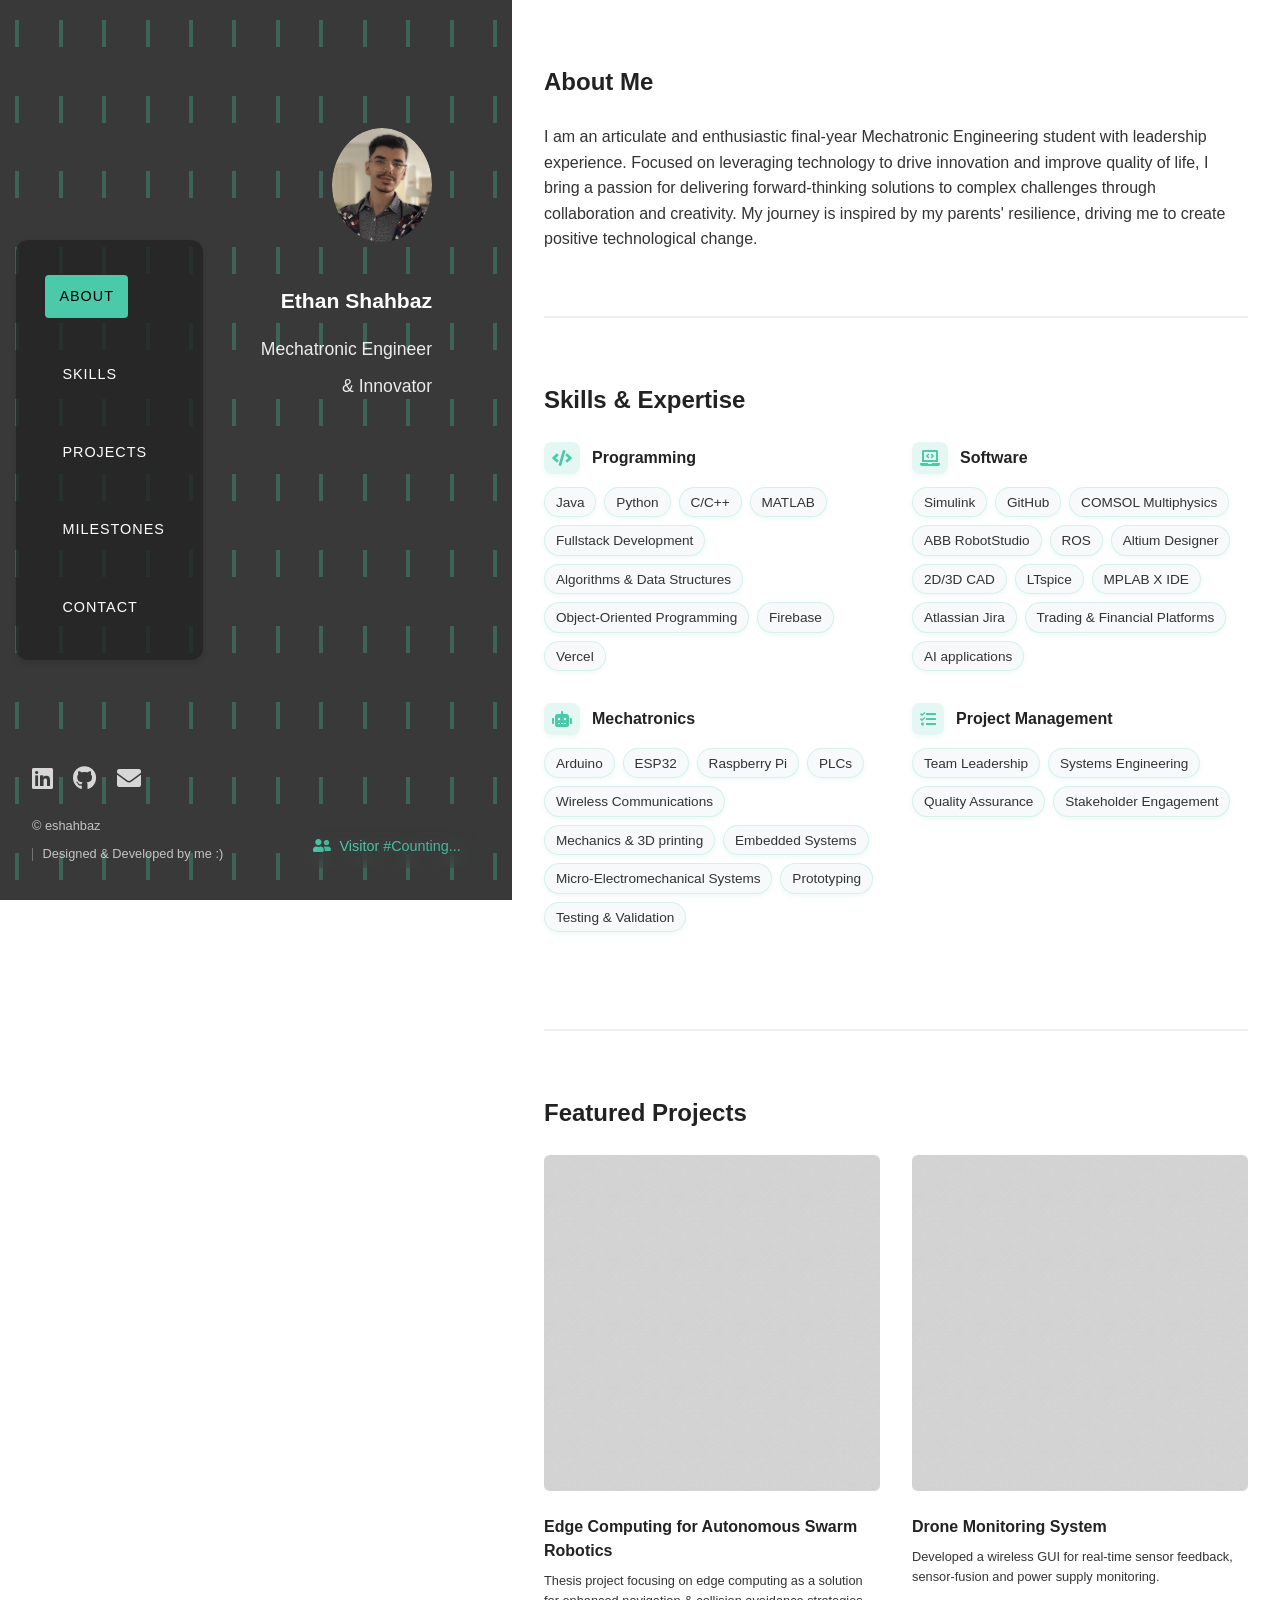
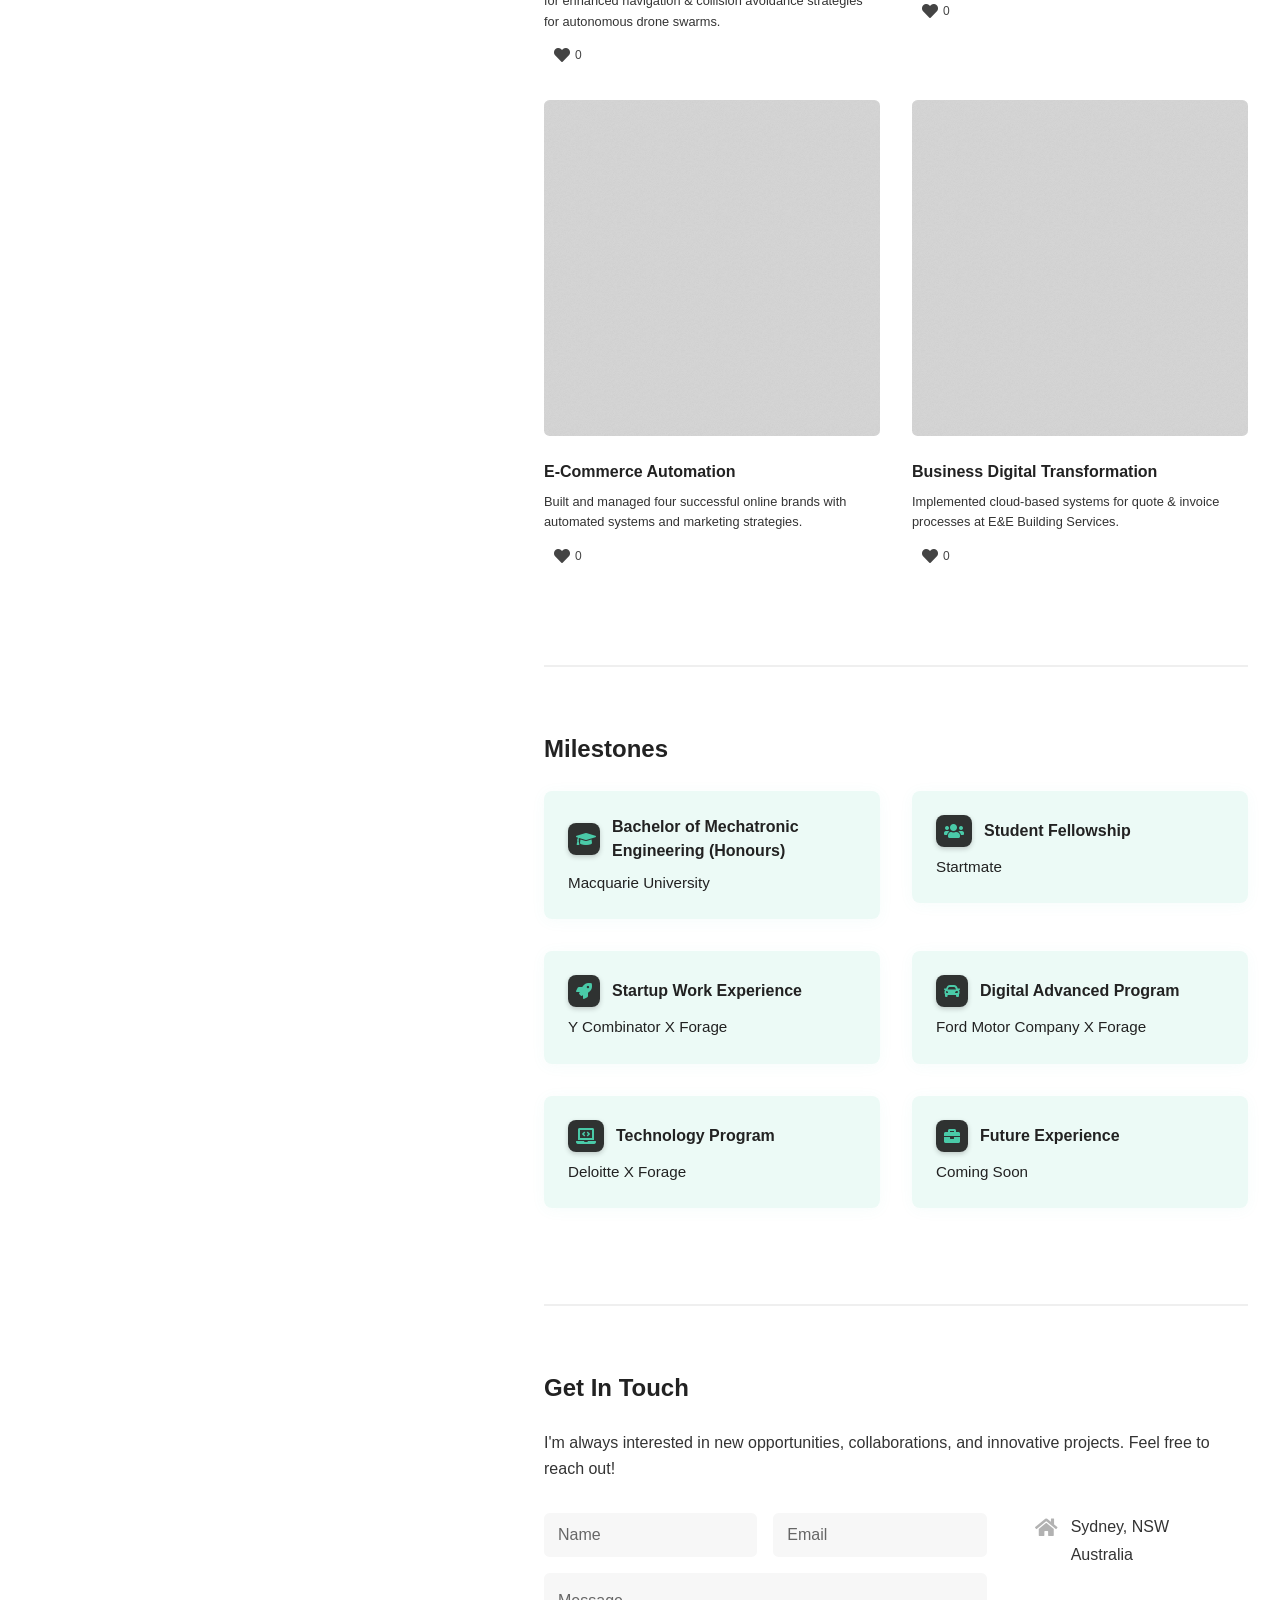
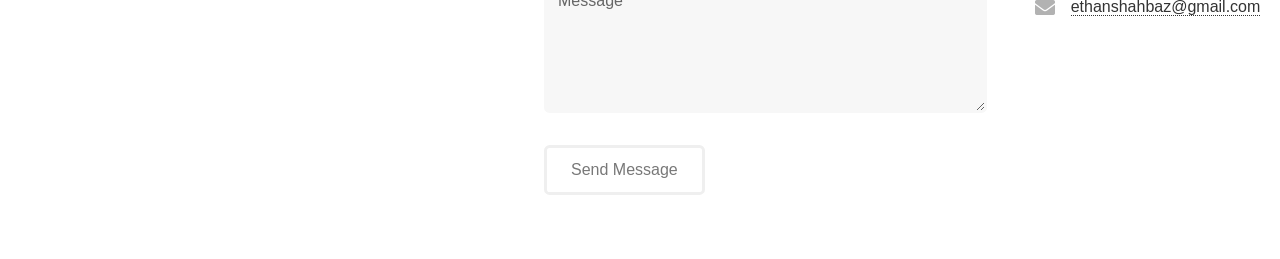
==== index.html @ 3f10b7b6 "href javascriptvoid" ====
<!DOCTYPE HTML>
<html>

<head>
	<title>e10</title>
	<meta charset="utf-8" />
	<meta name="viewport" content="width=device-width, initial-scale=1, user-scalable=no" />
	<meta http-equiv="Content-Security-Policy" content="default-src 'self'; script-src 'self' 'unsafe-inline' 'unsafe-eval' https://www.gstatic.com https://*.googleapis.com https://formspree.io; style-src 'self' 'unsafe-inline' https://fonts.googleapis.com https://use.fontawesome.com; font-src 'self' data: https://fonts.gstatic.com https://use.fontawesome.com https://ka-f.fontawesome.com; img-src 'self' data: https://*.google.com; connect-src 'self' https://*.firebaseio.com https://*.cloudfunctions.net https://api.formspree.io https://*.googleapis.com https://firestore.googleapis.com https://ka-f.fontawesome.com;">
	<link rel="stylesheet" href="assets/css/main.css" />
	<link rel="stylesheet" href="assets/css/custom.css" />
	<link rel="stylesheet" href="assets/css/modal.css" />
	<link rel="stylesheet" href="assets/css/animations.css" />
	<link rel="stylesheet" href="assets/css/certifications.css" />
	<link rel="stylesheet" href="assets/css/gradient-animation.css" />
	<link rel="icon" href="images/favicon.png" type="image/png">
	<link rel="shortcut icon" href="images/favicon.png" type="image/x-icon">
	<link rel="stylesheet" href="https://cdnjs.cloudflare.com/ajax/libs/font-awesome/5.15.4/css/all.min.css" />
</head>

<body class="is-preload">

	<!-- Mobile Menu Button -->
	<div class="mobile-menu-button">
		<span></span>
		<span></span>
		<span></span>
	</div>

	<!-- Mobile Navigation -->
	<nav id="mobile-nav">
		<ul>
			<li><a href="#about" class="nav-link">About</a></li>
			<li><a href="#skills" class="nav-link">Skills</a></li>
			<li><a href="#projects" class="nav-link">Projects</a></li>
			<li><a href="#experience" class="nav-link">Experience</a></li>
			<li><a href="#contact" class="nav-link">Contact</a></li>
		</ul>
	</nav>

	<!-- Side Nav Tracker Heading List -->
	<nav id="heading-list">
		<ul>
			<li><a href="#about" class="nav-link">About</a></li>
			<li><a href="#skills" class="nav-link">Skills</a></li>
			<li><a href="#projects" class="nav-link">Projects</a></li>
			<li><a href="#milestones" class="nav-link">Milestones</a></li>
			<li><a href="#contact" class="nav-link">Contact</a></li>
		</ul>
	</nav>

	<!-- Header -->
	<header id="header">
		<div id="header-background"></div>
		<div class="inner">
			<a class="image avatar"><img src="images/PP.jpg" alt="Profile Picture" /></a>
			<h1>
				<strong>Ethan Shahbaz</strong>
				<span>Mechatronic Engineer</span>
				<span>& Innovator</span>
			</h1>
		</div>
		<div class="header-footer">
			<div class="header-footer-content">
				<div class="left-content">
					<ul class="icons">
						<li><a href="https://www.linkedin.com/in/ethanshahbaz/" target="_blank" class="icon brands fa-linkedin"><span class="label">LinkedIn</span></a></li>
						<li><a href="javascript:void(0);" class="icon brands fa-github"><span class="label">Github</span></a></li>
						<li><a href="mailto:ethanshahbaz@gmail.com" class="icon solid fa-envelope"><span class="label">Email</span></a></li>
					</ul>
					<ul class="copyright">
						<li>&copy; eshahbaz</li>
						<li>Designed & Developed by me :) </li>
					</ul>
				</div>
				<div class="right-content">
					<div class="visitor-counter animated-gradient-text">
						<div class="text-content">
							<i class="fas fa-user-friends"></i>
							<span>Visitor #<span id="visitor-count">Counting...</span></span>
						</div>
					</div>
				</div>
			</div>
		</div>
	</header>

	<!-- Main -->
	<div id="main">

		<!-- One -->
		<section id="about">
			<header class="major">
				<h2>About Me</h2>
			</header>
			<p>I am an articulate and enthusiastic final-year Mechatronic Engineering student with leadership experience. Focused on leveraging technology to drive innovation and improve quality of life, I bring a passion for delivering forward-thinking solutions to complex challenges through collaboration and creativity. My journey is inspired by my parents' resilience, driving me to create positive technological change.</p>
		</section>

		<!-- Two -->
		<section id="skills">
			<h2>Skills & Expertise</h2>
			<div class="row">
				<article class="col-6 col-12-xsmall work-item">
					<h3><i class="fas fa-code"></i> Programming</h3>
					<div class="skills-grid">
						<span class="skill-tag">Java</span>
						<span class="skill-tag">Python</span>
						<span class="skill-tag">C/C++</span>
						<span class="skill-tag">MATLAB</span>
						<span class="skill-tag">Fullstack Development</span>
						<span class="skill-tag">Algorithms & Data Structures</span>
						<span class="skill-tag">Object-Oriented Programming</span>
						<span class="skill-tag">Firebase</span>
						<span class="skill-tag">Vercel</span>
					</div>
				</article>
				<article class="col-6 col-12-xsmall work-item">
					<h3><i class="fas fa-laptop-code"></i> Software</h3>
					<div class="skills-grid">
						<span class="skill-tag">Simulink</span>
						<span class="skill-tag">GitHub</span>
						<span class="skill-tag">COMSOL Multiphysics</span>
						<span class="skill-tag">ABB RobotStudio</span>
						<span class="skill-tag">ROS</span>
						<span class="skill-tag">Altium Designer</span>
						<span class="skill-tag">2D/3D CAD</span>
						<span class="skill-tag">LTspice</span>
						<span class="skill-tag">MPLAB X IDE</span>
						<span class="skill-tag">Atlassian Jira</span>
						<span class="skill-tag">Trading & Financial Platforms</span>
						<span class="skill-tag">AI applications</span>
					</div>
				</article>
				<article class="col-6 col-12-xsmall work-item">
					<h3><i class="fas fa-robot"></i> Mechatronics</h3>
					<div class="skills-grid">
						<span class="skill-tag">Arduino</span>
						<span class="skill-tag">ESP32</span>
						<span class="skill-tag">Raspberry Pi</span>
						<span class="skill-tag">PLCs</span>
						<span class="skill-tag">Wireless Communications</span>
						<span class="skill-tag">Mechanics & 3D printing</span>
						<span class="skill-tag">Embedded Systems</span>
						<span class="skill-tag">Micro-Electromechanical Systems</span>
						<span class="skill-tag">Prototyping</span>
						<span class="skill-tag">Testing & Validation</span>
					</div>
				</article>
				<article class="col-6 col-12-xsmall work-item">
					<h3><i class="fas fa-tasks"></i> Project Management</h3>
					<div class="skills-grid">
						<span class="skill-tag">Team Leadership</span>
						<span class="skill-tag">Systems Engineering</span>
						<span class="skill-tag">Quality Assurance</span>
						<span class="skill-tag">Stakeholder Engagement</span>
					</div>
				</article>
			</div>
		</section>

		<!-- Projects Section -->
		<section id="projects">
			<h2>Featured Projects</h2>
			<div class="row">
				<article class="col-6 col-12-xsmall work-item">
					<a href="#" class="image fit thumb project-link" data-project="edge-computing">
						<img src="images/thumbs/01.jpg" alt="Edge Computing Project" />
					</a>
					<h3>Edge Computing for Autonomous Swarm Robotics</h3>
					<p>Thesis project focusing on edge computing as a solution for enhanced navigation & collision avoidance strategies for autonomous drone swarms.</p>
					<div class="project-stats">
						<button class="like-button" data-project="edge-computing">
							<i class="fas fa-heart"></i>
							<span class="like-count">0</span>
						</button>
					</div>
				</article>
				<article class="col-6 col-12-xsmall work-item">
					<a href="#" class="image fit thumb project-link" data-project="drone-monitoring">
						<img src="images/thumbs/02.jpg" alt="Drone Monitoring System" />
					</a>
					<h3>Drone Monitoring System</h3>
					<p>Developed a wireless GUI for real-time sensor feedback, sensor-fusion and power supply monitoring.</p>
					<div class="project-stats">
						<button class="like-button" data-project="drone-monitoring">
							<i class="fas fa-heart"></i>
							<span class="like-count">0</span>
						</button>
					</div>
				</article>
				<article class="col-6 col-12-xsmall work-item">
					<a href="#" class="image fit thumb project-link" data-project="ecommerce">
						<img src="images/thumbs/03.jpg" alt="E-Commerce Automation" />
					</a>
					<h3>E-Commerce Automation</h3>
					<p>Built and managed four successful online brands with automated systems and marketing strategies.</p>
					<div class="project-stats">
						<button class="like-button" data-project="ecommerce">
							<i class="fas fa-heart"></i>
							<span class="like-count">0</span>
						</button>
					</div>
				</article>
				<article class="col-6 col-12-xsmall work-item">
					<a href="#" class="image fit thumb project-link" data-project="business-transformation">
						<img src="images/thumbs/04.jpg" alt="Business Digital Transformation" />
					</a>
					<h3>Business Digital Transformation</h3>
					<p>Implemented cloud-based systems for quote & invoice processes at E&E Building Services.</p>
					<div class="project-stats">
						<button class="like-button" data-project="business-transformation">
							<i class="fas fa-heart"></i>
							<span class="like-count">0</span>
						</button>
					</div>
				</article>
			</div>
		</section>

		<!-- Experience -->
		<section id="milestones">
			<h2>Milestones</h2>
			<div class="row">
				<article class="col-6 col-12-xsmall work-item">
					<a href="javascript:void(0);" class="certification-link" data-cert="degree">
						<h3><i class="fas fa-graduation-cap"></i> Bachelor of Mechatronic Engineering (Honours)</h3>
						<p>Macquarie University</p>
					</a>
				</article>
				<article class="col-6 col-12-xsmall work-item">
					<a href="javascript:void(0);" class="certification-link" data-cert="startmate">
						<h3><i class="fas fa-users"></i> Student Fellowship</h3>
						<p>Startmate</p>
					</a>
				</article>
				<article class="col-6 col-12-xsmall work-item">
					<a href="javascript:void(0);" class="certification-link" data-cert="ycombinator">
						<h3><i class="fas fa-rocket"></i> Startup Work Experience</h3>
						<p>Y Combinator X Forage</p>
					</a>
				</article>
				<article class="col-6 col-12-xsmall work-item">
					<a href="javascript:void(0);" class="certification-link" data-cert="ford">
						<h3><i class="fas fa-car"></i> Digital Advanced Program</h3>
						<p>Ford Motor Company X Forage</p>
					</a>
				</article>
				<article class="col-6 col-12-xsmall work-item">
					<a href="javascript:void(0);" class="certification-link" data-cert="deloitte">
						<h3><i class="fas fa-laptop-code"></i> Technology Program</h3>
						<p>Deloitte X Forage</p>
					</a>
				</article>
				<article class="col-6 col-12-xsmall work-item">
					<a href="javascript:void(0);" class="certification-link" data-cert="future">
						<h3><i class="fas fa-briefcase"></i> Future Experience</h3>
						<p>Coming Soon</p>
					</a>
				</article>
			</div>
		</section>

		<!-- Certification Modal -->
		<div id="certification-modal" class="modal">
			<div class="modal-content">
				<span class="close-modal">&times;</span>
				<h3 id="cert-title"></h3>
				<div class="cert-details">
					<div id="cert-description"></div>
					<a id="cert-link" href="#" target="_blank" class="button">View Credential</a>
				</div>
			</div>
		</div>

		<!-- Three -->
		<section id="contact">
			<h2>Get In Touch</h2>
			<p>I'm always interested in new opportunities, collaborations, and innovative projects. Feel free to reach out!</p>
			<div class="row">
				<div class="col-8 col-12-small">
					<form action="https://formspree.io/f/mgvoyqdj" method="POST">
						<div class="row gtr-uniform gtr-50">
							<div class="col-6 col-12-xsmall"><input type="text" name="name" id="name" placeholder="Name" required autocomplete="name" /></div>
							<div class="col-6 col-12-xsmall"><input type="email" name="email" id="email" placeholder="Email" required autocomplete="email" /></div>
							<div class="col-12"><textarea name="message" id="message" placeholder="Message" rows="4" required autocomplete="off"></textarea></div>
						</div>
						<ul class="actions" style="margin-top: 2em;">
							<li><input type="submit" value="Send Message" /></li>
						</ul>
					</form>
				</div>
				<div class="col-4 col-12-small">
					<ul class="labeled-icons">
						<li>
							<h3 class="icon solid fa-home"><span class="label">Location</span></h3>
							Sydney, NSW<br />
							Australia
						</li>
						<li>
							<h3 class="icon solid fa-envelope"><span class="label">Email</span></h3>
							<a href="mailto:ethanshahbaz@gmail.com">ethanshahbaz@gmail.com</a>
						</li>
					</ul>
				</div>
			</div>
		</section>

		<!-- Back to Top Button -->
		<div id="back-to-top">
			<a href="javascript:void(0);" class="icon solid fa-chevron-up"><span class="label">Back to Top</span></a>
		</div>

	</div>

	<!-- Project Modal -->
	<div id="project-modal" class="modal">
		<div class="modal-content">
			<span class="close-modal">&times;</span>
			<img id="modal-image" src="" alt="Project Image">
			<h3 id="modal-title"></h3>
			<p id="modal-description"></p>
		</div>
	</div>

	<!-- Scripts -->
	<script src="config.js"></script>
	<script src="https://www.gstatic.com/firebasejs/9.6.10/firebase-app-compat.js"></script>
	<script src="https://www.gstatic.com/firebasejs/9.6.10/firebase-firestore-compat.js"></script>
	<script src="assets/js/jquery.min.js"></script>
	<script src="assets/js/stats.js"></script>
	<script src="assets/js/count-animation.js"></script>
	<script src="assets/js/jquery.poptrox.min.js"></script>
	<script src="assets/js/browser.min.js"></script>
	<script src="assets/js/breakpoints.min.js"></script>
	<script src="assets/js/util.js"></script>
	<script src="assets/js/main.js"></script>
	<script src="assets/js/magnetLines.js"></script>
	<script src="assets/js/clickSpark.js"></script>
	<script src="assets/js/navigation.js"></script>
	<script src="assets/js/mobile-menu.js"></script>
	<script src="assets/js/back-to-top.js"></script>
	<script src="assets/js/modal.js"></script>
	<script src="assets/js/scroll-animations.js"></script>
	<script src="assets/js/certifications.js"></script>

	<!-- Vercel Speed Insights -->
	<script>
		window.addEventListener('load', function() {
			const script = document.createElement('script');
			script.src = '/_vercel/speed-insights/script.js';
			script.defer = true; // Add defer for better performance
			document.head.appendChild(script);
		});
	</script>
	<!-- Vercel Analytics -->
	<script>
		window.addEventListener('load', function() {
			const script = document.createElement('script');
			script.src = '/_vercel/insights/script.js';
			script.defer = true;
			document.head.appendChild(script);
		});
	</script>

	<script>
		// Initialize click spark with custom settings
		createClickSpark({
			sparkColor: '#4acaa8',
			sparkSize: 8,
			sparkRadius: 12,
			sparkCount: 10,
			duration: 500,
			extraScale: 1.2
		});
	</script>

</body>

</html>
---- assets/css/main.css ----
@import url("fontawesome-all.min.css");
@import url("https://fonts.googleapis.com/css?family=Source+Sans+Pro:400,400italic");

html, body, div, span, applet, object,
iframe, h1, h2, h3, h4, h5, h6, p, blockquote,
pre, a, abbr, acronym, address, big, cite,
code, del, dfn, em, img, ins, kbd, q, s, samp,
small, strike, strong, sub, sup, tt, var, b,
u, i, center, dl, dt, dd, ol, ul, li, fieldset,
form, label, legend, table, caption, tbody,
tfoot, thead, tr, th, td, article, aside,
canvas, details, embed, figure, figcaption,
footer, header, hgroup, menu, nav, output, ruby,
section, summary, time, mark, audio, video {
	margin: 0;
	padding: 0;
	border: 0;
	font-size: 100%;
	font: inherit;
	vertical-align: baseline;}

article, aside, details, figcaption, figure,
footer, header, hgroup, menu, nav, section {
	display: block;}

body {
	line-height: 1;
}

ol, ul {
	list-style: none;
}

blockquote, q {
	quotes: none;
}

	blockquote:before, blockquote:after, q:before, q:after {
		content: '';
		content: none;
	}

table {
	border-collapse: collapse;
	border-spacing: 0;
}

body {
	-webkit-text-size-adjust: none;
}

mark {
	background-color: transparent;
	color: inherit;
}

input::-moz-focus-inner {
	border: 0;
	padding: 0;
}

input, select, textarea {
	-moz-appearance: none;
	-webkit-appearance: none;
	-ms-appearance: none;
	appearance: none;
}

/* Basic */

	html {
		box-sizing: border-box;
	}

	*, *:before, *:after {
		box-sizing: inherit;
	}

	body {
		background: #fff;
	}

		body.is-preload *, body.is-preload *:before, body.is-preload *:after {
			-moz-animation: none !important;
			-webkit-animation: none !important;
			-ms-animation: none !important;
			animation: none !important;
			-moz-transition: none !important;
			-webkit-transition: none !important;
			-ms-transition: none !important;
			transition: none !important;
		}

	body, input, select, textarea {
		color: #a2a2a2;
		font-family: "Source Sans Pro", Helvetica, sans-serif;
		font-size: 16pt;
		font-weight: 400;
		line-height: 1.75em;
	}

	a {
		-moz-transition: color 0.2s ease-in-out, border-color 0.2s ease-in-out;
		-webkit-transition: color 0.2s ease-in-out, border-color 0.2s ease-in-out;
		-ms-transition: color 0.2s ease-in-out, border-color 0.2s ease-in-out;
		transition: color 0.2s ease-in-out, border-color 0.2s ease-in-out;
		border-bottom: dotted 1px;
		color: #49bf9d;
		text-decoration: none;
	}

		a:hover {
			border-bottom-color: transparent;
			color: #49bf9d !important;
			text-decoration: none;
		}

	strong, b {
		color: #787878;
		font-weight: 400;
	}

	em, i {
		font-style: italic;
	}

	p {
		margin: 0 0 2em 0;
	}

	h1, h2, h3, h4, h5, h6 {
		color: #787878;
		font-weight: 400;
		line-height: 1em;
		margin: 0 0 1em 0;
	}

		h1 a, h2 a, h3 a, h4 a, h5 a, h6 a {
			color: inherit;
			text-decoration: none;
		}

	h1 {
		font-size: 2em;
		line-height: 1.5em;
	}

	h2 {
		font-size: 1.5em;
		line-height: 1.5em;
	}

	h3 {
		font-size: 1.25em;
		line-height: 1.5em;
	}

	h4 {
		font-size: 1.1em;
		line-height: 1.5em;
	}

	h5 {
		font-size: 0.9em;
		line-height: 1.5em;
	}

	h6 {
		font-size: 0.7em;
		line-height: 1.5em;
	}

	sub {
		font-size: 0.8em;
		position: relative;
		top: 0.5em;
	}

	sup {
		font-size: 0.8em;
		position: relative;
		top: -0.5em;
	}

	hr {
		border: 0;
		border-bottom: solid 2px #efefef;
		margin: 2em 0;
	}

		hr.major {
			margin: 3em 0;
		}

	blockquote {
		border-left: solid 6px #efefef;
		font-style: italic;
		margin: 0 0 2em 0;
		padding: 0.5em 0 0.5em 1.5em;
	}

	code {
		background: #f7f7f7;
		border-radius: 0.35em;
		border: solid 2px #efefef;
		font-family: "Courier New", monospace;
		font-size: 0.9em;
		margin: 0 0.25em;
		padding: 0.25em 0.65em;
	}

	pre {
		-webkit-overflow-scrolling: touch;
		font-family: "Courier New", monospace;
		font-size: 0.9em;
		margin: 0 0 2em 0;
	}

		pre code {
			display: block;
			line-height: 1.75em;
			padding: 1em 1.5em;
			overflow-x: auto;
		}

	.align-left {
		text-align: left;
	}

	.align-center {
		text-align: center;
	}

	.align-right {
		text-align: right;
	}

/* Container */

	.container {
		margin: 0 auto;
		max-width: calc(100% - 4em);
		width: 100%;
	}

		.container.xsmall {
			width: 25%;
		}

		.container.small {
			width: 50%;
		}

		.container.medium {
			width: 75%;
		}

		.container.large {
			width: 125%;
		}

		.container.xlarge {
			width: 150%;
		}

		.container.max {
			width: 100%;
		}

		@media screen and (max-width: 980px) {

			.container {
				width: 100% !important;
				max-width: 100% !important;
			}

		}

		@media screen and (max-width: 480px) {

			.container {
				max-width: calc(100% - 3em);
			}

		}

/* Row */

	.row {
		display: flex;
		flex-wrap: wrap;
		box-sizing: border-box;
		align-items: stretch;
	}

		.row > * {
			box-sizing: border-box;
		}

		.row.gtr-uniform > * > :last-child {
			margin-bottom: 0;
		}

		.row.aln-left {
			justify-content: flex-start;
		}

		.row.aln-center {
			justify-content: center;
		}

		.row.aln-right {
			justify-content: flex-end;
		}

		.row.aln-top {
			align-items: flex-start;
		}

		.row.aln-middle {
			align-items: center;
		}

		.row.aln-bottom {
			align-items: flex-end;
		}

		.row > .imp {
			order: -1;
		}

		.row > .col-1 {
			width: 8.33333%;
		}

		.row > .off-1 {
			margin-left: 8.33333%;
		}

		.row > .col-2 {
			width: 16.66667%;
		}

		.row > .off-2 {
			margin-left: 16.66667%;
		}

		.row > .col-3 {
			width: 25%;
		}

		.row > .off-3 {
			margin-left: 25%;
		}

		.row > .col-4 {
			width: 33.33333%;
		}

		.row > .off-4 {
			margin-left: 33.33333%;
		}

		.row > .col-5 {
			width: 41.66667%;
		}

		.row > .off-5 {
			margin-left: 41.66667%;
		}

		.row > .col-6 {
			width: 50%;
		}

		.row > .off-6 {
			margin-left: 50%;
		}

		.row > .col-7 {
			width: 58.33333%;
		}

		.row > .off-7 {
			margin-left: 58.33333%;
		}

		.row > .col-8 {
			width: 66.66667%;
		}

		.row > .off-8 {
			margin-left: 66.66667%;
		}

		.row > .col-9 {
			width: 75%;
		}

		.row > .off-9 {
			margin-left: 75%;
		}

		.row > .col-10 {
			width: 83.33333%;
		}

		.row > .off-10 {
			margin-left: 83.33333%;
		}

		.row > .col-11 {
			width: 91.66667%;
		}

		.row > .off-11 {
			margin-left: 91.66667%;
		}

		.row > .col-12 {
			width: 100%;
		}

		.row > .off-12 {
			margin-left: 100%;
		}

		.row.gtr-0 {
			margin-top: 0;
			margin-left: 0em;
		}

			.row.gtr-0 > * {
				padding: 0 0 0 0em;
			}

			.row.gtr-0.gtr-uniform {
				margin-top: 0em;
			}

				.row.gtr-0.gtr-uniform > * {
					padding-top: 0em;
				}

		.row.gtr-25 {
			margin-top: 0;
			margin-left: -0.625em;
		}

			.row.gtr-25 > * {
				padding: 0 0 0 0.625em;
			}

			.row.gtr-25.gtr-uniform {
				margin-top: -0.625em;
			}

				.row.gtr-25.gtr-uniform > * {
					padding-top: 0.625em;
				}

		.row.gtr-50 {
			margin-top: 0;
			margin-left: -1.25em;
		}

			.row.gtr-50 > * {
				padding: 0 0 0 1.25em;
			}

			.row.gtr-50.gtr-uniform {
				margin-top: -1.25em;
			}

				.row.gtr-50.gtr-uniform > * {
					padding-top: 1.25em;
				}

		.row {
			margin-top: 0;
			margin-left: -2.5em;
		}

			.row > * {
				padding: 0 0 0 2.5em;
			}

			.row.gtr-uniform {
				margin-top: -2.5em;
			}

				.row.gtr-uniform > * {
					padding-top: 2.5em;
				}

		.row.gtr-150 {
			margin-top: 0;
			margin-left: -3.75em;
		}

			.row.gtr-150 > * {
				padding: 0 0 0 3.75em;
			}

			.row.gtr-150.gtr-uniform {
				margin-top: -3.75em;
			}

				.row.gtr-150.gtr-uniform > * {
					padding-top: 3.75em;
				}

		.row.gtr-200 {
			margin-top: 0;
			margin-left: -5em;
		}

			.row.gtr-200 > * {
				padding: 0 0 0 5em;
			}

			.row.gtr-200.gtr-uniform {
				margin-top: -5em;
			}

				.row.gtr-200.gtr-uniform > * {
					padding-top: 5em;
				}

		@media screen and (max-width: 1800px) {

			.row {
				display: flex;
				flex-wrap: wrap;
				box-sizing: border-box;
				align-items: stretch;
			}

				.row > * {
					box-sizing: border-box;
				}

				.row.gtr-uniform > * > :last-child {
					margin-bottom: 0;
				}

				.row.aln-left {
					justify-content: flex-start;
				}

				.row.aln-center {
					justify-content: center;
				}

				.row.aln-right {
					justify-content: flex-end;
				}

				.row.aln-top {
					align-items: flex-start;
				}

				.row.aln-middle {
					align-items: center;
				}

				.row.aln-bottom {
					align-items: flex-end;
				}

				.row > .imp-xlarge {
					order: -1;
				}

				.row > .col-1-xlarge {
					width: 8.33333%;
				}

				.row > .off-1-xlarge {
					margin-left: 8.33333%;
				}

				.row > .col-2-xlarge {
					width: 16.66667%;
				}

				.row > .off-2-xlarge {
					margin-left: 16.66667%;
				}

				.row > .col-3-xlarge {
					width: 25%;
				}

				.row > .off-3-xlarge {
					margin-left: 25%;
				}

				.row > .col-4-xlarge {
					width: 33.33333%;
				}

				.row > .off-4-xlarge {
					margin-left: 33.33333%;
				}

				.row > .col-5-xlarge {
					width: 41.66667%;
				}

				.row > .off-5-xlarge {
					margin-left: 41.66667%;
				}

				.row > .col-6-xlarge {
					width: 50%;
				}

				.row > .off-6-xlarge {
					margin-left: 50%;
				}

				.row > .col-7-xlarge {
					width: 58.33333%;
				}

				.row > .off-7-xlarge {
					margin-left: 58.33333%;
				}

				.row > .col-8-xlarge {
					width: 66.66667%;
				}

				.row > .off-8-xlarge {
					margin-left: 66.66667%;
				}

				.row > .col-9-xlarge {
					width: 75%;
				}

				.row > .off-9-xlarge {
					margin-left: 75%;
				}

				.row > .col-10-xlarge {
					width: 83.33333%;
				}

				.row > .off-10-xlarge {
					margin-left: 83.33333%;
				}

				.row > .col-11-xlarge {
					width: 91.66667%;
				}

				.row > .off-11-xlarge {
					margin-left: 91.66667%;
				}

				.row > .col-12-xlarge {
					width: 100%;
				}

				.row > .off-12-xlarge {
					margin-left: 100%;
				}

				.row.gtr-0 {
					margin-top: 0;
					margin-left: 0em;
				}

					.row.gtr-0 > * {
						padding: 0 0 0 0em;
					}

					.row.gtr-0.gtr-uniform {
						margin-top: 0em;
					}

						.row.gtr-0.gtr-uniform > * {
							padding-top: 0em;
						}

				.row.gtr-25 {
					margin-top: 0;
					margin-left: -0.625em;
				}

					.row.gtr-25 > * {
						padding: 0 0 0 0.625em;
					}

					.row.gtr-25.gtr-uniform {
						margin-top: -0.625em;
					}

						.row.gtr-25.gtr-uniform > * {
							padding-top: 0.625em;
						}

				.row.gtr-50 {
					margin-top: 0;
					margin-left: -1.25em;
				}

					.row.gtr-50 > * {
						padding: 0 0 0 1.25em;
					}

					.row.gtr-50.gtr-uniform {
						margin-top: -1.25em;
					}

						.row.gtr-50.gtr-uniform > * {
							padding-top: 1.25em;
						}

				.row {
					margin-top: 0;
					margin-left: -2.5em;
				}

					.row > * {
						padding: 0 0 0 2.5em;
					}

					.row.gtr-uniform {
						margin-top: -2.5em;
					}

						.row.gtr-uniform > * {
							padding-top: 2.5em;
						}

				.row.gtr-150 {
					margin-top: 0;
					margin-left: -3.75em;
				}

					.row.gtr-150 > * {
						padding: 0 0 0 3.75em;
					}

					.row.gtr-150.gtr-uniform {
						margin-top: -3.75em;
					}

						.row.gtr-150.gtr-uniform > * {
							padding-top: 3.75em;
						}

				.row.gtr-200 {
					margin-top: 0;
					margin-left: -5em;
				}

					.row.gtr-200 > * {
						padding: 0 0 0 5em;
					}

					.row.gtr-200.gtr-uniform {
						margin-top: -5em;
					}

						.row.gtr-200.gtr-uniform > * {
							padding-top: 5em;
						}

		}

		@media screen and (max-width: 1280px) {

			.row {
				display: flex;
				flex-wrap: wrap;
				box-sizing: border-box;
				align-items: stretch;
			}

				.row > * {
					box-sizing: border-box;
				}

				.row.gtr-uniform > * > :last-child {
					margin-bottom: 0;
				}

				.row.aln-left {
					justify-content: flex-start;
				}

				.row.aln-center {
					justify-content: center;
				}

				.row.aln-right {
					justify-content: flex-end;
				}

				.row.aln-top {
					align-items: flex-start;
				}

				.row.aln-middle {
					align-items: center;
				}

				.row.aln-bottom {
					align-items: flex-end;
				}

				.row > .imp-large {
					order: -1;
				}

				.row > .col-1-large {
					width: 8.33333%;
				}

				.row > .off-1-large {
					margin-left: 8.33333%;
				}

				.row > .col-2-large {
					width: 16.66667%;
				}

				.row > .off-2-large {
					margin-left: 16.66667%;
				}

				.row > .col-3-large {
					width: 25%;
				}

				.row > .off-3-large {
					margin-left: 25%;
				}

				.row > .col-4-large {
					width: 33.33333%;
				}

				.row > .off-4-large {
					margin-left: 33.33333%;
				}

				.row > .col-5-large {
					width: 41.66667%;
				}

				.row > .off-5-large {
					margin-left: 41.66667%;
				}

				.row > .col-6-large {
					width: 50%;
				}

				.row > .off-6-large {
					margin-left: 50%;
				}

				.row > .col-7-large {
					width: 58.33333%;
				}

				.row > .off-7-large {
					margin-left: 58.33333%;
				}

				.row > .col-8-large {
					width: 66.66667%;
				}

				.row > .off-8-large {
					margin-left: 66.66667%;
				}

				.row > .col-9-large {
					width: 75%;
				}

				.row > .off-9-large {
					margin-left: 75%;
				}

				.row > .col-10-large {
					width: 83.33333%;
				}

				.row > .off-10-large {
					margin-left: 83.33333%;
				}

				.row > .col-11-large {
					width: 91.66667%;
				}

				.row > .off-11-large {
					margin-left: 91.66667%;
				}

				.row > .col-12-large {
					width: 100%;
				}

				.row > .off-12-large {
					margin-left: 100%;
				}

				.row.gtr-0 {
					margin-top: 0;
					margin-left: 0em;
				}

					.row.gtr-0 > * {
						padding: 0 0 0 0em;
					}

					.row.gtr-0.gtr-uniform {
						margin-top: 0em;
					}

						.row.gtr-0.gtr-uniform > * {
							padding-top: 0em;
						}

				.row.gtr-25 {
					margin-top: 0;
					margin-left: -0.5em;
				}

					.row.gtr-25 > * {
						padding: 0 0 0 0.5em;
					}

					.row.gtr-25.gtr-uniform {
						margin-top: -0.5em;
					}

						.row.gtr-25.gtr-uniform > * {
							padding-top: 0.5em;
						}

				.row.gtr-50 {
					margin-top: 0;
					margin-left: -1em;
				}

					.row.gtr-50 > * {
						padding: 0 0 0 1em;
					}

					.row.gtr-50.gtr-uniform {
						margin-top: -1em;
					}

						.row.gtr-50.gtr-uniform > * {
							padding-top: 1em;
						}

				.row {
					margin-top: 0;
					margin-left: -2em;
				}

					.row > * {
						padding: 0 0 0 2em;
					}

					.row.gtr-uniform {
						margin-top: -2em;
					}

						.row.gtr-uniform > * {
							padding-top: 2em;
						}

				.row.gtr-150 {
					margin-top: 0;
					margin-left: -3em;
				}

					.row.gtr-150 > * {
						padding: 0 0 0 3em;
					}

					.row.gtr-150.gtr-uniform {
						margin-top: -3em;
					}

						.row.gtr-150.gtr-uniform > * {
							padding-top: 3em;
						}

				.row.gtr-200 {
					margin-top: 0;
					margin-left: -4em;
				}

					.row.gtr-200 > * {
						padding: 0 0 0 4em;
					}

					.row.gtr-200.gtr-uniform {
						margin-top: -4em;
					}

						.row.gtr-200.gtr-uniform > * {
							padding-top: 4em;
						}

		}

		@media screen and (max-width: 980px) {

			.row {
				display: flex;
				flex-wrap: wrap;
				box-sizing: border-box;
				align-items: stretch;
			}

				.row > * {
					box-sizing: border-box;
				}

				.row.gtr-uniform > * > :last-child {
					margin-bottom: 0;
				}

				.row.aln-left {
					justify-content: flex-start;
				}

				.row.aln-center {
					justify-content: center;
				}

				.row.aln-right {
					justify-content: flex-end;
				}

				.row.aln-top {
					align-items: flex-start;
				}

				.row.aln-middle {
					align-items: center;
				}

				.row.aln-bottom {
					align-items: flex-end;
				}

				.row > .imp-medium {
					order: -1;
				}

				.row > .col-1-medium {
					width: 8.33333%;
				}

				.row > .off-1-medium {
					margin-left: 8.33333%;
				}

				.row > .col-2-medium {
					width: 16.66667%;
				}

				.row > .off-2-medium {
					margin-left: 16.66667%;
				}

				.row > .col-3-medium {
					width: 25%;
				}

				.row > .off-3-medium {
					margin-left: 25%;
				}

				.row > .col-4-medium {
					width: 33.33333%;
				}

				.row > .off-4-medium {
					margin-left: 33.33333%;
				}

				.row > .col-5-medium {
					width: 41.66667%;
				}

				.row > .off-5-medium {
					margin-left: 41.66667%;
				}

				.row > .col-6-medium {
					width: 50%;
				}

				.row > .off-6-medium {
					margin-left: 50%;
				}

				.row > .col-7-medium {
					width: 58.33333%;
				}

				.row > .off-7-medium {
					margin-left: 58.33333%;
				}

				.row > .col-8-medium {
					width: 66.66667%;
				}

				.row > .off-8-medium {
					margin-left: 66.66667%;
				}

				.row > .col-9-medium {
					width: 75%;
				}

				.row > .off-9-medium {
					margin-left: 75%;
				}

				.row > .col-10-medium {
					width: 83.33333%;
				}

				.row > .off-10-medium {
					margin-left: 83.33333%;
				}

				.row > .col-11-medium {
					width: 91.66667%;
				}

				.row > .off-11-medium {
					margin-left: 91.66667%;
				}

				.row > .col-12-medium {
					width: 100%;
				}

				.row > .off-12-medium {
					margin-left: 100%;
				}

				.row.gtr-0 {
					margin-top: 0;
					margin-left: 0em;
				}

					.row.gtr-0 > * {
						padding: 0 0 0 0em;
					}

					.row.gtr-0.gtr-uniform {
						margin-top: 0em;
					}

						.row.gtr-0.gtr-uniform > * {
							padding-top: 0em;
						}

				.row.gtr-25 {
					margin-top: 0;
					margin-left: -0.5em;
				}

					.row.gtr-25 > * {
						padding: 0 0 0 0.5em;
					}

					.row.gtr-25.gtr-uniform {
						margin-top: -0.5em;
					}

						.row.gtr-25.gtr-uniform > * {
							padding-top: 0.5em;
						}

				.row.gtr-50 {
					margin-top: 0;
					margin-left: -1em;
				}

					.row.gtr-50 > * {
						padding: 0 0 0 1em;
					}

					.row.gtr-50.gtr-uniform {
						margin-top: -1em;
					}

						.row.gtr-50.gtr-uniform > * {
							padding-top: 1em;
						}

				.row {
					margin-top: 0;
					margin-left: -2em;
				}

					.row > * {
						padding: 0 0 0 2em;
					}

					.row.gtr-uniform {
						margin-top: -2em;
					}

						.row.gtr-uniform > * {
							padding-top: 2em;
						}

				.row.gtr-150 {
					margin-top: 0;
					margin-left: -3em;
				}

					.row.gtr-150 > * {
						padding: 0 0 0 3em;
					}

					.row.gtr-150.gtr-uniform {
						margin-top: -3em;
					}

						.row.gtr-150.gtr-uniform > * {
							padding-top: 3em;
						}

				.row.gtr-200 {
					margin-top: 0;
					margin-left: -4em;
				}

					.row.gtr-200 > * {
						padding: 0 0 0 4em;
					}

					.row.gtr-200.gtr-uniform {
						margin-top: -4em;
					}

						.row.gtr-200.gtr-uniform > * {
							padding-top: 4em;
						}

		}

		@media screen and (max-width: 736px) {

			.row {
				display: flex;
				flex-wrap: wrap;
				box-sizing: border-box;
				align-items: stretch;
			}

				.row > * {
					box-sizing: border-box;
				}

				.row.gtr-uniform > * > :last-child {
					margin-bottom: 0;
				}

				.row.aln-left {
					justify-content: flex-start;
				}

				.row.aln-center {
					justify-content: center;
				}

				.row.aln-right {
					justify-content: flex-end;
				}

				.row.aln-top {
					align-items: flex-start;
				}

				.row.aln-middle {
					align-items: center;
				}

				.row.aln-bottom {
					align-items: flex-end;
				}

				.row > .imp-small {
					order: -1;
				}

				.row > .col-1-small {
					width: 8.33333%;
				}

				.row > .off-1-small {
					margin-left: 8.33333%;
				}

				.row > .col-2-small {
					width: 16.66667%;
				}

				.row > .off-2-small {
					margin-left: 16.66667%;
				}

				.row > .col-3-small {
					width: 25%;
				}

				.row > .off-3-small {
					margin-left: 25%;
				}

				.row > .col-4-small {
					width: 33.33333%;
				}

				.row > .off-4-small {
					margin-left: 33.33333%;
				}

				.row > .col-5-small {
					width: 41.66667%;
				}

				.row > .off-5-small {
					margin-left: 41.66667%;
				}

				.row > .col-6-small {
					width: 50%;
				}

				.row > .off-6-small {
					margin-left: 50%;
				}

				.row > .col-7-small {
					width: 58.33333%;
				}

				.row > .off-7-small {
					margin-left: 58.33333%;
				}

				.row > .col-8-small {
					width: 66.66667%;
				}

				.row > .off-8-small {
					margin-left: 66.66667%;
				}

				.row > .col-9-small {
					width: 75%;
				}

				.row > .off-9-small {
					margin-left: 75%;
				}

				.row > .col-10-small {
					width: 83.33333%;
				}

				.row > .off-10-small {
					margin-left: 83.33333%;
				}

				.row > .col-11-small {
					width: 91.66667%;
				}

				.row > .off-11-small {
					margin-left: 91.66667%;
				}

				.row > .col-12-small {
					width: 100%;
				}

				.row > .off-12-small {
					margin-left: 100%;
				}

				.row.gtr-0 {
					margin-top: 0;
					margin-left: 0em;
				}

					.row.gtr-0 > * {
						padding: 0 0 0 0em;
					}

					.row.gtr-0.gtr-uniform {
						margin-top: 0em;
					}

						.row.gtr-0.gtr-uniform > * {
							padding-top: 0em;
						}

				.row.gtr-25 {
					margin-top: 0;
					margin-left: -0.375em;
				}

					.row.gtr-25 > * {
						padding: 0 0 0 0.375em;
					}

					.row.gtr-25.gtr-uniform {
						margin-top: -0.375em;
					}

						.row.gtr-25.gtr-uniform > * {
							padding-top: 0.375em;
						}

				.row.gtr-50 {
					margin-top: 0;
					margin-left: -0.75em;
				}

					.row.gtr-50 > * {
						padding: 0 0 0 0.75em;
					}

					.row.gtr-50.gtr-uniform {
						margin-top: -0.75em;
					}

						.row.gtr-50.gtr-uniform > * {
							padding-top: 0.75em;
						}

				.row {
					margin-top: 0;
					margin-left: -1.5em;
				}

					.row > * {
						padding: 0 0 0 1.5em;
					}

					.row.gtr-uniform {
						margin-top: -1.5em;
					}

						.row.gtr-uniform > * {
							padding-top: 1.5em;
						}

				.row.gtr-150 {
					margin-top: 0;
					margin-left: -2.25em;
				}

					.row.gtr-150 > * {
						padding: 0 0 0 2.25em;
					}

					.row.gtr-150.gtr-uniform {
						margin-top: -2.25em;
					}

						.row.gtr-150.gtr-uniform > * {
							padding-top: 2.25em;
						}

				.row.gtr-200 {
					margin-top: 0;
					margin-left: -3em;
				}

					.row.gtr-200 > * {
						padding: 0 0 0 3em;
					}

					.row.gtr-200.gtr-uniform {
						margin-top: -3em;
					}

						.row.gtr-200.gtr-uniform > * {
							padding-top: 3em;
						}

		}

		@media screen and (max-width: 480px) {

			.row {
				display: flex;
				flex-wrap: wrap;
				box-sizing: border-box;
				align-items: stretch;
			}

				.row > * {
					box-sizing: border-box;
				}

				.row.gtr-uniform > * > :last-child {
					margin-bottom: 0;
				}

				.row.aln-left {
					justify-content: flex-start;
				}

				.row.aln-center {
					justify-content: center;
				}

				.row.aln-right {
					justify-content: flex-end;
				}

				.row.aln-top {
					align-items: flex-start;
				}

				.row.aln-middle {
					align-items: center;
				}

				.row.aln-bottom {
					align-items: flex-end;
				}

				.row > .imp-xsmall {
					order: -1;
				}

				.row > .col-1-xsmall {
					width: 8.33333%;
				}

				.row > .off-1-xsmall {
					margin-left: 8.33333%;
				}

				.row > .col-2-xsmall {
					width: 16.66667%;
				}

				.row > .off-2-xsmall {
					margin-left: 16.66667%;
				}

				.row > .col-3-xsmall {
					width: 25%;
				}

				.row > .off-3-xsmall {
					margin-left: 25%;
				}

				.row > .col-4-xsmall {
					width: 33.33333%;
				}

				.row > .off-4-xsmall {
					margin-left: 33.33333%;
				}

				.row > .col-5-xsmall {
					width: 41.66667%;
				}

				.row > .off-5-xsmall {
					margin-left: 41.66667%;
				}

				.row > .col-6-xsmall {
					width: 50%;
				}

				.row > .off-6-xsmall {
					margin-left: 50%;
				}

				.row > .col-7-xsmall {
					width: 58.33333%;
				}

				.row > .off-7-xsmall {
					margin-left: 58.33333%;
				}

				.row > .col-8-xsmall {
					width: 66.66667%;
				}

				.row > .off-8-xsmall {
					margin-left: 66.66667%;
				}

				.row > .col-9-xsmall {
					width: 75%;
				}

				.row > .off-9-xsmall {
					margin-left: 75%;
				}

				.row > .col-10-xsmall {
					width: 83.33333%;
				}

				.row > .off-10-xsmall {
					margin-left: 83.33333%;
				}

				.row > .col-11-xsmall {
					width: 91.66667%;
				}

				.row > .off-11-xsmall {
					margin-left: 91.66667%;
				}

				.row > .col-12-xsmall {
					width: 100%;
				}

				.row > .off-12-xsmall {
					margin-left: 100%;
				}

				.row.gtr-0 {
					margin-top: 0;
					margin-left: 0em;
				}

					.row.gtr-0 > * {
						padding: 0 0 0 0em;
					}

					.row.gtr-0.gtr-uniform {
						margin-top: 0em;
					}

						.row.gtr-0.gtr-uniform > * {
							padding-top: 0em;
						}

				.row.gtr-25 {
					margin-top: 0;
					margin-left: -0.375em;
				}

					.row.gtr-25 > * {
						padding: 0 0 0 0.375em;
					}

					.row.gtr-25.gtr-uniform {
						margin-top: -0.375em;
					}

						.row.gtr-25.gtr-uniform > * {
							padding-top: 0.375em;
						}

				.row.gtr-50 {
					margin-top: 0;
					margin-left: -0.75em;
				}

					.row.gtr-50 > * {
						padding: 0 0 0 0.75em;
					}

					.row.gtr-50.gtr-uniform {
						margin-top: -0.75em;
					}

						.row.gtr-50.gtr-uniform > * {
							padding-top: 0.75em;
						}

				.row {
					margin-top: 0;
					margin-left: -1.5em;
				}

					.row > * {
						padding: 0 0 0 1.5em;
					}

					.row.gtr-uniform {
						margin-top: -1.5em;
					}

						.row.gtr-uniform > * {
							padding-top: 1.5em;
						}

				.row.gtr-150 {
					margin-top: 0;
					margin-left: -2.25em;
				}

					.row.gtr-150 > * {
						padding: 0 0 0 2.25em;
					}

					.row.gtr-150.gtr-uniform {
						margin-top: -2.25em;
					}

						.row.gtr-150.gtr-uniform > * {
							padding-top: 2.25em;
						}

				.row.gtr-200 {
					margin-top: 0;
					margin-left: -3em;
				}

					.row.gtr-200 > * {
						padding: 0 0 0 3em;
					}

					.row.gtr-200.gtr-uniform {
						margin-top: -3em;
					}

						.row.gtr-200.gtr-uniform > * {
							padding-top: 3em;
						}

		}

/* Section/Article */

	section.special, article.special {
		text-align: center;
	}

	header p {
		color: #b2b2b2;
		position: relative;
		margin: 0 0 1.5em 0;
	}

	header h2 + p {
		font-size: 1.25em;
		margin-top: -1em;
		line-height: 1.5em;
	}

	header h3 + p {
		font-size: 1.1em;
		margin-top: -0.8em;
		line-height: 1.5em;
	}

	header h4 + p,
	header h5 + p,
	header h6 + p {
		font-size: 0.9em;
		margin-top: -0.6em;
		line-height: 1.5em;
	}

	header.major h2 {
		font-size: 2em;
	}

/* Form */

	form {
		margin: 0 0 2em 0;
	}

	label {
		color: #787878;
		display: block;
		font-size: 0.9em;
		font-weight: 400;
		margin: 0 0 1em 0;
	}

	input[type="text"],
	input[type="password"],
	input[type="email"],
	select,
	textarea {
		-moz-appearance: none;
		-webkit-appearance: none;
		-ms-appearance: none;
		appearance: none;
		background: #f7f7f7;
		border-radius: 0.35em;
		border: solid 2px transparent;
		color: inherit;
		display: block;
		outline: 0;
		padding: 0 0.75em;
		text-decoration: none;
		width: 100%;
	}

		input[type="text"]:invalid,
		input[type="password"]:invalid,
		input[type="email"]:invalid,
		select:invalid,
		textarea:invalid {
			box-shadow: none;
		}

		input[type="text"]:focus,
		input[type="password"]:focus,
		input[type="email"]:focus,
		select:focus,
		textarea:focus {
			border-color: #49bf9d;
		}

	select {
		background-image: url("data:image/svg+xml;charset=utf8,%3Csvg xmlns='http://www.w3.org/2000/svg' width='40' height='40' preserveAspectRatio='none' viewBox='0 0 40 40'%3E%3Cpath d='M9.4,12.3l10.4,10.4l10.4-10.4c0.2-0.2,0.5-0.4,0.9-0.4c0.3,0,0.6,0.1,0.9,0.4l3.3,3.3c0.2,0.2,0.4,0.5,0.4,0.9 c0,0.4-0.1,0.6-0.4,0.9L20.7,31.9c-0.2,0.2-0.5,0.4-0.9,0.4c-0.3,0-0.6-0.1-0.9-0.4L4.3,17.3c-0.2-0.2-0.4-0.5-0.4-0.9 c0-0.4,0.1-0.6,0.4-0.9l3.3-3.3c0.2-0.2,0.5-0.4,0.9-0.4S9.1,12.1,9.4,12.3z' fill='%23dfdfdf' /%3E%3C/svg%3E");
		background-size: 1.25rem;
		background-repeat: no-repeat;
		background-position: calc(100% - 1rem) center;
		height: 2.75em;
		padding-right: 2.75em;
		text-overflow: ellipsis;
	}

		select option {
			color: #787878;
			background: #fff;
		}

		select:focus::-ms-value {
			background-color: transparent;
		}

		select::-ms-expand {
			display: none;
		}

	input[type="text"],
	input[type="password"],
	input[type="email"],
	select {
		height: 2.75em;
	}

	textarea {
		padding: 0.75em;
	}

	input[type="checkbox"],
	input[type="radio"] {
		-moz-appearance: none;
		-webkit-appearance: none;
		-ms-appearance: none;
		appearance: none;
		display: block;
		float: left;
		margin-right: -2em;
		opacity: 0;
		width: 1em;
		z-index: -1;
	}

		input[type="checkbox"] + label,
		input[type="radio"] + label {
			text-decoration: none;
			color: #a2a2a2;
			cursor: pointer;
			display: inline-block;
			font-size: 1em;
			font-weight: 400;
			padding-left: 2.4em;
			padding-right: 0.75em;
			position: relative;
		}

			input[type="checkbox"] + label:before,
			input[type="radio"] + label:before {
				-moz-osx-font-smoothing: grayscale;
				-webkit-font-smoothing: antialiased;
				display: inline-block;
				font-style: normal;
				font-variant: normal;
				text-rendering: auto;
				line-height: 1;
				text-transform: none !important;
				font-family: 'Font Awesome 5 Free';
				font-weight: 900;
			}

			input[type="checkbox"] + label:before,
			input[type="radio"] + label:before {
				background: #f7f7f7;
				border-radius: 0.35em;
				border: solid 2px transparent;
				content: '';
				display: inline-block;
				font-size: 0.8em;
				height: 2.0625em;
				left: 0;
				line-height: 1.85625em;
				position: absolute;
				text-align: center;
				top: 0;
				width: 2.0625em;
			}

		input[type="checkbox"]:checked + label:before,
		input[type="radio"]:checked + label:before {
			background: #787878;
			border-color: #787878;
			color: #fff;
			content: '\f00c';
		}

		input[type="checkbox"]:focus + label:before,
		input[type="radio"]:focus + label:before {
			border-color: #49bf9d;
		}

	input[type="checkbox"] + label:before {
		border-radius: 0.35em;
	}

	input[type="radio"] + label:before {
		border-radius: 100%;
	}

	::-webkit-input-placeholder {
		color: #b2b2b2 !important;
		opacity: 1.0;
	}

	:-moz-placeholder {
		color: #b2b2b2 !important;
		opacity: 1.0;
	}

	::-moz-placeholder {
		color: #b2b2b2 !important;
		opacity: 1.0;
	}

	:-ms-input-placeholder {
		color: #b2b2b2 !important;
		opacity: 1.0;
	}

/* Box */

	.box {
		border-radius: 0.35em;
		border: solid 2px #efefef;
		margin-bottom: 2em;
		padding: 1.5em;
	}

		.box > :last-child,
		.box > :last-child > :last-child,
		.box > :last-child > :last-child > :last-child {
			margin-bottom: 0;
		}

		.box.alt {
			border: 0;
			border-radius: 0;
			padding: 0;
		}

/* Icon */

	.icon {
		text-decoration: none;
		border-bottom: none;
		position: relative;
	}

		.icon:before {
			-moz-osx-font-smoothing: grayscale;
			-webkit-font-smoothing: antialiased;
			display: inline-block;
			font-style: normal;
			font-variant: normal;
			text-rendering: auto;
			line-height: 1;
			text-transform: none !important;
			font-family: 'Font Awesome 5 Free';
			font-weight: 400;
		}

		.icon > .label {
			display: none;
		}

		.icon:before {
			line-height: inherit;
		}

		.icon.solid:before {
			font-weight: 900;
		}

		.icon.brands:before {
			font-family: 'Font Awesome 5 Brands';
		}

/* Image */

	.image {
		border-radius: 0.35em;
		border: 0;
		display: inline-block;
		position: relative;
	}

		.image:before {
			-moz-transition: opacity 0.2s ease-in-out;
			-webkit-transition: opacity 0.2s ease-in-out;
			-ms-transition: opacity 0.2s ease-in-out;
			transition: opacity 0.2s ease-in-out;
			background: url("images/overlay.png");
			border-radius: 0.35em;
			content: '';
			display: block;
			height: 100%;
			left: 0;
			opacity: 0.5;
			position: absolute;
			top: 0;
			width: 100%;
		}

		.image.thumb {
			text-align: center;
		}

			.image.thumb:after {
				-moz-transition: opacity 0.2s ease-in-out;
				-webkit-transition: opacity 0.2s ease-in-out;
				-ms-transition: opacity 0.2s ease-in-out;
				transition: opacity 0.2s ease-in-out;
				border-radius: 0.35em;
				border: solid 3px rgba(255, 255, 255, 0.5);
				color: #fff;
				content: 'View';
				display: inline-block;
				font-size: 0.8em;
				font-weight: 400;
				left: 50%;
				line-height: 2.25em;
				margin: -1.25em 0 0 -3em;
				opacity: 0;
				padding: 0 1.5em;
				position: absolute;
				text-align: center;
				text-decoration: none;
				top: 50%;
				white-space: nowrap;
			}

			.image.thumb:hover:after {
				opacity: 1.0;
			}

			.image.thumb:hover:before {
				background: url("images/overlay.png"), url("images/overlay.png");
				opacity: 1.0;
			}

		.image img {
			border-radius: 0.35em;
			display: block;
		}

		.image.left {
			float: left;
			margin: 0 1.5em 1em 0;
			top: 0.25em;
		}

		.image.right {
			float: right;
			margin: 0 0 1em 1.5em;
			top: 0.25em;
		}

		.image.left, .image.right {
			max-width: 40%;
		}

			.image.left img, .image.right img {
				width: 100%;
			}

		.image.fit {
			display: block;
			margin: 0 0 2em 0;
			width: 100%;
		}

			.image.fit img {
				width: 100%;
			}

		.image.avatar {
			border-radius: 100%;
		}

			.image.avatar:before {
				display: none;
			}

			.image.avatar img {
				border-radius: 100%;
				width: 100%;
			}

/* List */

	ol {
		list-style: decimal;
		margin: 0 0 2em 0;
		padding-left: 1.25em;
	}

		ol li {
			padding-left: 0.25em;
		}

	ul {
		list-style: disc;
		margin: 0 0 2em 0;
		padding-left: 1em;
	}

		ul li {
			padding-left: 0.5em;
		}

		ul.alt {
			list-style: none;
			padding-left: 0;
		}

			ul.alt li {
				border-top: solid 2px #efefef;
				padding: 0.5em 0;
			}

				ul.alt li:first-child {
					border-top: 0;
					padding-top: 0;
				}

	dl {
		margin: 0 0 2em 0;
	}

/* Icons */

	ul.icons {
		cursor: default;
		list-style: none;
		padding-left: 0;
	}

		ul.icons li {
			display: inline-block;
			padding: 0 1em 0 0;
		}

			ul.icons li:last-child {
				padding-right: 0;
			}

			ul.icons li .icon:before {
				font-size: 1.5em;
			}

/* Labeled Icons */

	ul.labeled-icons {
		list-style: none;
		padding: 0;
	}

		ul.labeled-icons li {
			line-height: 1.75em;
			margin: 1.5em 0 0 0;
			padding-left: 2.25em;
			position: relative;
		}

			ul.labeled-icons li:first-child {
				margin-top: 0;
			}

			ul.labeled-icons li a {
				color: inherit;
			}

			ul.labeled-icons li h3 {
				color: #b2b2b2;
				left: 0;
				position: absolute;
				text-align: center;
				top: 0;
				width: 1em;
			}

/* Actions */

	ul.actions {
		display: -moz-flex;
		display: -webkit-flex;
		display: -ms-flex;
		display: flex;
		cursor: default;
		list-style: none;
		margin-left: -1em;
		padding-left: 0;
	}

		ul.actions li {
			padding: 0 0 0 1em;
			vertical-align: middle;
		}

		ul.actions.special {
			-moz-justify-content: center;
			-webkit-justify-content: center;
			-ms-justify-content: center;
			justify-content: center;
			width: 100%;
			margin-left: 0;
		}

			ul.actions.special li:first-child {
				padding-left: 0;
			}

		ul.actions.stacked {
			-moz-flex-direction: column;
			-webkit-flex-direction: column;
			-ms-flex-direction: column;
			flex-direction: column;
			margin-left: 0;
		}

			ul.actions.stacked li {
				padding: 1.3em 0 0 0;
			}

				ul.actions.stacked li:first-child {
					padding-top: 0;
				}

		ul.actions.fit {
			width: calc(100% + 1em);
		}

			ul.actions.fit li {
				-moz-flex-grow: 1;
				-webkit-flex-grow: 1;
				-ms-flex-grow: 1;
				flex-grow: 1;
				-moz-flex-shrink: 1;
				-webkit-flex-shrink: 1;
				-ms-flex-shrink: 1;
				flex-shrink: 1;
				width: 100%;
			}

				ul.actions.fit li > * {
					width: 100%;
				}

			ul.actions.fit.stacked {
				width: 100%;
			}

		@media screen and (max-width: 480px) {

			ul.actions:not(.fixed) {
				-moz-flex-direction: column;
				-webkit-flex-direction: column;
				-ms-flex-direction: column;
				flex-direction: column;
				margin-left: 0;
				width: 100% !important;
			}

				ul.actions:not(.fixed) li {
					-moz-flex-grow: 1;
					-webkit-flex-grow: 1;
					-ms-flex-grow: 1;
					flex-grow: 1;
					-moz-flex-shrink: 1;
					-webkit-flex-shrink: 1;
					-ms-flex-shrink: 1;
					flex-shrink: 1;
					padding: 1em 0 0 0;
					text-align: center;
					width: 100%;
				}

					ul.actions:not(.fixed) li > * {
						width: 100%;
					}

					ul.actions:not(.fixed) li:first-child {
						padding-top: 0;
					}

					ul.actions:not(.fixed) li input[type="submit"],
					ul.actions:not(.fixed) li input[type="reset"],
					ul.actions:not(.fixed) li input[type="button"],
					ul.actions:not(.fixed) li button,
					ul.actions:not(.fixed) li .button {
						width: 100%;
					}

						ul.actions:not(.fixed) li input[type="submit"].icon:before,
						ul.actions:not(.fixed) li input[type="reset"].icon:before,
						ul.actions:not(.fixed) li input[type="button"].icon:before,
						ul.actions:not(.fixed) li button.icon:before,
						ul.actions:not(.fixed) li .button.icon:before {
							margin-left: -0.5em;
						}

		}

/* Table */

	.table-wrapper {
		-webkit-overflow-scrolling: touch;
		overflow-x: auto;
	}

	table {
		margin: 0 0 2em 0;
		width: 100%;
	}

		table tbody tr {
			border: solid 1px #efefef;
			border-left: 0;
			border-right: 0;
		}

			table tbody tr:nth-child(2n + 1) {
				background-color: #f7f7f7;
			}

		table td {
			padding: 0.75em 0.75em;
		}

		table th {
			color: #787878;
			font-size: 0.9em;
			font-weight: 400;
			padding: 0 0.75em 0.75em 0.75em;
			text-align: left;
		}

		table thead {
			border-bottom: solid 2px #efefef;
		}

		table tfoot {
			border-top: solid 2px #efefef;
		}

		table.alt {
			border-collapse: separate;
		}

			table.alt tbody tr td {
				border: solid 2px #efefef;
				border-left-width: 0;
				border-top-width: 0;
			}

				table.alt tbody tr td:first-child {
					border-left-width: 2px;
				}

			table.alt tbody tr:first-child td {
				border-top-width: 2px;
			}

			table.alt thead {
				border-bottom: 0;
			}

			table.alt tfoot {
				border-top: 0;
			}

/* Button */

	input[type="submit"],
	input[type="reset"],
	input[type="button"],
	.button {
		-moz-appearance: none;
		-webkit-appearance: none;
		-ms-appearance: none;
		appearance: none;
		-moz-transition: background-color 0.2s ease-in-out, color 0.2s ease-in-out, border-color 0.2s ease-in-out;
		-webkit-transition: background-color 0.2s ease-in-out, color 0.2s ease-in-out, border-color 0.2s ease-in-out;
		-ms-transition: background-color 0.2s ease-in-out, color 0.2s ease-in-out, border-color 0.2s ease-in-out;
		transition: background-color 0.2s ease-in-out, color 0.2s ease-in-out, border-color 0.2s ease-in-out;
		background-color: transparent;
		border-radius: 0.35em;
		border: solid 3px #efefef;
		color: #787878 !important;
		cursor: pointer;
		display: inline-block;
		font-weight: 400;
		height: 3.15em;
		height: calc(2.75em + 6px);
		line-height: 2.75em;
		min-width: 10em;
		padding: 0 1.5em;
		text-align: center;
		text-decoration: none;
		white-space: nowrap;
	}

		input[type="submit"]:hover,
		input[type="reset"]:hover,
		input[type="button"]:hover,
		.button:hover {
			border-color: #49bf9d;
			color: #49bf9d !important;
		}

		input[type="submit"]:active,
		input[type="reset"]:active,
		input[type="button"]:active,
		.button:active {
			background-color: rgba(73, 191, 157, 0.1);
			border-color: #49bf9d;
			color: #49bf9d !important;
		}

		input[type="submit"].icon,
		input[type="reset"].icon,
		input[type="button"].icon,
		.button.icon {
			padding-left: 1.35em;
		}

			input[type="submit"].icon:before,
			input[type="reset"].icon:before,
			input[type="button"].icon:before,
			.button.icon:before {
				margin-right: 0.5em;
			}

		input[type="submit"].fit,
		input[type="reset"].fit,
		input[type="button"].fit,
		.button.fit {
			min-width: 0;
			width: 100%;
		}

		input[type="submit"].small,
		input[type="reset"].small,
		input[type="button"].small,
		.button.small {
			font-size: 0.8em;
		}

		input[type="submit"].large,
		input[type="reset"].large,
		input[type="button"].large,
		.button.large {
			font-size: 1.35em;
		}

		input[type="submit"].primary,
		input[type="reset"].primary,
		input[type="button"].primary,
		.button.primary {
			background-color: #49bf9d;
			border-color: #49bf9d;
			color: #ffffff !important;
		}

			input[type="submit"].primary:hover,
			input[type="reset"].primary:hover,
			input[type="button"].primary:hover,
			.button.primary:hover {
				background-color: #5cc6a7;
				border-color: #5cc6a7;
			}

			input[type="submit"].primary:active,
			input[type="reset"].primary:active,
			input[type="button"].primary:active,
			.button.primary:active {
				background-color: #3eb08f;
				border-color: #3eb08f;
			}

		input[type="submit"].disabled, input[type="submit"]:disabled,
		input[type="reset"].disabled,
		input[type="reset"]:disabled,
		input[type="button"].disabled,
		input[type="button"]:disabled,
		.button.disabled,
		.button:disabled {
			background-color: #e7e7e7 !important;
			border-color: #e7e7e7 !important;
			color: #b2b2b2 !important;
			cursor: default;
		}

/* Work Item */

	.work-item {
		margin: 0 0 2em 0;
	}

		.work-item .image {
			margin: 0 0 1.5em 0;
		}

		.work-item h3 {
			font-size: 1em;
			margin: 0 0 0.5em 0;
		}

		.work-item p {
			font-size: 0.8em;
			line-height: 1.5em;
			margin: 0;
		}

/* Header */

	#header {
		display: -moz-flex;
		display: -webkit-flex;
		display: -ms-flex;
		display: flex;
		-moz-flex-direction: column;
		-webkit-flex-direction: column;
		-ms-flex-direction: column;
		flex-direction: column;
		-moz-align-items: -moz-flex-end;
		-webkit-align-items: -webkit-flex-end;
		-ms-align-items: -ms-flex-end;
		align-items: flex-end;
		-moz-justify-content: space-between;
		-webkit-justify-content: space-between;
		-ms-justify-content: space-between;
		justify-content: space-between;
		background-color: #1f1815;
		background-attachment: scroll,								scroll;
		background-image: url("images/overlay.png"), url("../../images/bg.jpg");
		background-position: top left,							top left;
		background-repeat: repeat,								no-repeat;
		background-size: auto,								150%;
		color: rgba(255, 255, 255, 0.5);
		height: 100%;
		left: 0;
		padding: 8em 4em;
		position: fixed;
		text-align: right;
		top: 0;
		width: 35%;
	}

		#header > * {
			-moz-flex-shrink: 0;
			-webkit-flex-shrink: 0;
			-ms-flex-shrink: 0;
			flex-shrink: 0;
			width: 100%;
		}

		#header > .inner {
			-moz-flex-grow: 1;
			-webkit-flex-grow: 1;
			-ms-flex-grow: 1;
			flex-grow: 1;
			margin: 0 0 2em 0;
		}

		#header strong, #header b {
			color: #ffffff;
		}

		#header h2, #header h3, #header h4, #header h5, #header h6 {
			color: #ffffff;
		}

		#header h1 {
			color: rgba(255, 255, 255, 0.5);
			font-size: 1.35em;
			line-height: 1.75em;
			margin: 0;
		}

		#header .image.avatar {
			margin: 0 0 1em 0;
			width: 6.25em;
		}

/* Footer */

	#footer .icons {
		margin: 1em 0 0 0;
	}

		#footer .icons a {
			color: rgba(255, 255, 255, 0.4);
		}

	#footer .copyright {
		color: rgba(255, 255, 255, 0.4);
		font-size: 0.8em;
		list-style: none;
		margin: 1em 0 0 0;
		padding: 0;
	}

		#footer .copyright li {
			border-left: solid 1px rgba(255, 255, 255, 0.25);
			display: inline-block;
			line-height: 1em;
			margin-left: 0.75em;
			padding-left: 0.75em;
		}

			#footer .copyright li:first-child {
				border-left: 0;
				margin-left: 0;
				padding-left: 0;
			}

			#footer .copyright li a {
				color: inherit;
			}

/* Main */

	#main {
		margin-left: 35%;
		max-width: 54em;
		padding: 8em 4em 4em 4em;
		width: calc(100% - 35%);
	}

		#main > section {
			border-top: solid 2px #efefef;
			margin: 4em 0 0 0;
			padding: 4em 0 0 0;
		}

			#main > section:first-child {
				border-top: 0;
				margin-top: 0;
				padding-top: 0;
			}

/* Poptrox */

	@-moz-keyframes spin {
		0% {
			-moz-transform: rotate(0deg);
			-webkit-transform: rotate(0deg);
			-ms-transform: rotate(0deg);
			transform: rotate(0deg);
		}

		100% {
			-moz-transform: rotate(360deg);
			-webkit-transform: rotate(360deg);
			-ms-transform: rotate(360deg);
			transform: rotate(360deg);
		}
	}

	@-webkit-keyframes spin {
		0% {
			-moz-transform: rotate(0deg);
			-webkit-transform: rotate(0deg);
			-ms-transform: rotate(0deg);
			transform: rotate(0deg);
		}

		100% {
			-moz-transform: rotate(360deg);
			-webkit-transform: rotate(360deg);
			-ms-transform: rotate(360deg);
			transform: rotate(360deg);
		}
	}

	@-ms-keyframes spin {
		0% {
			-moz-transform: rotate(0deg);
			-webkit-transform: rotate(0deg);
			-ms-transform: rotate(0deg);
			transform: rotate(0deg);
		}

		100% {
			-moz-transform: rotate(360deg);
			-webkit-transform: rotate(360deg);
			-ms-transform: rotate(360deg);
			transform: rotate(360deg);
		}
	}

	@keyframes spin {
		0% {
			-moz-transform: rotate(0deg);
			-webkit-transform: rotate(0deg);
			-ms-transform: rotate(0deg);
			transform: rotate(0deg);
		}

		100% {
			-moz-transform: rotate(360deg);
			-webkit-transform: rotate(360deg);
			-ms-transform: rotate(360deg);
			transform: rotate(360deg);
		}
	}

	.poptrox-popup {
		-moz-box-sizing: content-box;
		-webkit-box-sizing: content-box;
		-ms-box-sizing: content-box;
		box-sizing: content-box;
		-webkit-tap-highlight-color: rgba(255, 255, 255, 0);
		background: #fff;
		border-radius: 0.35em;
		box-shadow: 0 0.1em 0.15em 0 rgba(0, 0, 0, 0.15);
		overflow: hidden;
		padding-bottom: 3em;
	}

		.poptrox-popup .loader {
			text-decoration: none;
			-moz-animation: spin 1s linear infinite;
			-webkit-animation: spin 1s linear infinite;
			-ms-animation: spin 1s linear infinite;
			animation: spin 1s linear infinite;
			font-size: 1.5em;
			height: 1em;
			left: 50%;
			line-height: 1em;
			margin: -0.5em 0 0 -0.5em;
			position: absolute;
			top: 50%;
			width: 1em;
		}

			.poptrox-popup .loader:before {
				-moz-osx-font-smoothing: grayscale;
				-webkit-font-smoothing: antialiased;
				display: inline-block;
				font-style: normal;
				font-variant: normal;
				text-rendering: auto;
				line-height: 1;
				text-transform: none !important;
				font-family: 'Font Awesome 5 Free';
				font-weight: 900;
			}

			.poptrox-popup .loader:before {
				content: '\f1ce';
			}

		.poptrox-popup .caption {
			background: #fff;
			bottom: 0;
			cursor: default;
			font-size: 0.9em;
			height: 3em;
			left: 0;
			line-height: 2.8em;
			position: absolute;
			text-align: center;
			width: 100%;
			z-index: 1;
		}

		.poptrox-popup .nav-next,
		.poptrox-popup .nav-previous {
			text-decoration: none;
			-moz-transition: opacity 0.2s ease-in-out;
			-webkit-transition: opacity 0.2s ease-in-out;
			-ms-transition: opacity 0.2s ease-in-out;
			transition: opacity 0.2s ease-in-out;
			-webkit-tap-highlight-color: rgba(255, 255, 255, 0);
			background: rgba(0, 0, 0, 0.01);
			cursor: pointer;
			height: 100%;
			opacity: 0;
			position: absolute;
			top: 0;
			width: 50%;
		}

			.poptrox-popup .nav-next:before,
			.poptrox-popup .nav-previous:before {
				-moz-osx-font-smoothing: grayscale;
				-webkit-font-smoothing: antialiased;
				display: inline-block;
				font-style: normal;
				font-variant: normal;
				text-rendering: auto;
				line-height: 1;
				text-transform: none !important;
				font-family: 'Font Awesome 5 Free';
				font-weight: 900;
			}

			.poptrox-popup .nav-next:before,
			.poptrox-popup .nav-previous:before {
				color: #fff;
				font-size: 2.5em;
				height: 1em;
				line-height: 1em;
				margin-top: -0.75em;
				position: absolute;
				text-align: center;
				top: 50%;
				width: 1.5em;
			}

		.poptrox-popup .nav-next {
			right: 0;
		}

			.poptrox-popup .nav-next:before {
				content: '\f105';
				right: 0;
			}

		.poptrox-popup .nav-previous {
			left: 0;
		}

			.poptrox-popup .nav-previous:before {
				content: '\f104';
				left: 0;
			}

		.poptrox-popup .closer {
			text-decoration: none;
			-moz-transition: opacity 0.2s ease-in-out;
			-webkit-transition: opacity 0.2s ease-in-out;
			-ms-transition: opacity 0.2s ease-in-out;
			transition: opacity 0.2s ease-in-out;
			-webkit-tap-highlight-color: rgba(255, 255, 255, 0);
			color: #fff;
			height: 4em;
			line-height: 4em;
			opacity: 0;
			position: absolute;
			right: 0;
			text-align: center;
			top: 0;
			width: 4em;
			z-index: 2;
		}

			.poptrox-popup .closer:before {
				-moz-osx-font-smoothing: grayscale;
				-webkit-font-smoothing: antialiased;
				display: inline-block;
				font-style: normal;
				font-variant: normal;
				text-rendering: auto;
				line-height: 1;
				text-transform: none !important;
				font-family: 'Font Awesome 5 Free';
				font-weight: 900;
			}

			.poptrox-popup .closer:before {
				-moz-box-sizing: content-box;
				-webkit-box-sizing: content-box;
				-ms-box-sizing: content-box;
				box-sizing: content-box;
				border-radius: 100%;
				border: solid 3px rgba(255, 255, 255, 0.5);
				content: '\f00d';
				display: block;
				font-size: 1em;
				height: 1.75em;
				left: 50%;
				line-height: 1.75em;
				margin: -0.875em 0 0 -0.875em;
				position: absolute;
				top: 50%;
				width: 1.75em;
			}

		.poptrox-popup:hover .nav-next,
		.poptrox-popup:hover .nav-previous {
			opacity: 0.5;
		}

			.poptrox-popup:hover .nav-next:hover,
			.poptrox-popup:hover .nav-previous:hover {
				opacity: 1.0;
			}

		.poptrox-popup:hover .closer {
			opacity: 0.5;
		}

			.poptrox-popup:hover .closer:hover {
				opacity: 1.0;
			}

/* Touch */

	body.is-touch .image.thumb:before {
		opacity: 0.5 !important;
	}

	body.is-touch .image.thumb:after {
		display: none !important;
	}

	body.is-touch #header {
		background-attachment: scroll;
		background-size: auto, cover;
	}

	body.is-touch .poptrox-popup .nav-next,
	body.is-touch .poptrox-popup .nav-previous,
	body.is-touch .poptrox-popup .closer {
		opacity: 1.0 !important;
	}

/* XLarge */

	@media screen and (max-width: 1800px) {

		/* Basic */

			body, input, select, textarea {
				font-size: 12pt;
			}

	}

/* Large */

	@media screen and (max-width: 1280px) {

		/* Header */

			#header {
				padding: 6em 3em 3em 3em;
				width: 30%;
			}

				#header h1 {
					font-size: 1.25em;
				}

					#header h1 br {
						display: none;
					}

				#header > .inner {
					margin-bottom: 0;
				}

		/* Footer */

			#footer .copyright li {
				border-left-width: 0;
				display: block;
				line-height: 2.25em;
				margin-left: 0;
				padding-left: 0;
			}

		/* Main */

			#main {
				margin-left: 30%;
				max-width: none;
				padding: 6em 3em 3em 3em;
				width: calc(100% - 30%);
			}

	}

/* Medium */

	@media screen and (max-width: 980px) {

		/* Basic */

			h1 br, h2 br, h3 br, h4 br, h5 br, h6 br {
				display: none;
			}

		/* List */

			ul.icons li .icon {
				font-size: 1.25em;
			}

		/* Header */

			#header {
				background-attachment: scroll;
				background-position: top left, center center;
				background-size: auto,		cover;
				left: auto;
				padding: 6em 4em;
				position: relative;
				text-align: center;
				top: auto;
				width: 100%;
				display: block;
			}

				#header h1 {
					font-size: 1.75em;
				}

					#header h1 br {
						display: inline;
					}

		/* Footer */

			#footer {
				background-attachment: scroll;
				background-color: #1f1815;
				background-image: url("images/overlay.png"), url("../../images/bg.jpg");
				background-position: top left,						bottom center;
				background-repeat: repeat,							no-repeat;
				background-size: auto,							cover;
				bottom: auto;
				left: auto;
				padding: 4em 4em 6em 4em;
				position: relative;
				text-align: center;
				width: 100%;
			}

				#footer .icons {
					margin: 0 0 1em 0;
				}

				#footer .copyright {
					margin: 0 0 1em 0;
				}

					#footer .copyright li {
						border-left-width: 1px;
						display: inline-block;
						line-height: 1em;
						margin-left: 0.75em;
						padding-left: 0.75em;
					}

		/* Main */

			#main {
				margin: 0;
				padding: 6em 4em;
				width: 100%;
			}

	}

/* Small */

	@media screen and (max-width: 736px) {

		/* Basic */

			h1 {
				font-size: 1.5em;
			}

			h2 {
				font-size: 1.2em;
			}

			h3 {
				font-size: 1em;
			}

		/* Section/Article */

			section.special, article.special {
				text-align: center;
			}

			header.major h2 {
				font-size: 1.35em;
			}

		/* List */

			ul.labeled-icons li {
				padding-left: 2em;
			}

				ul.labeled-icons li h3 {
					line-height: 1.75em;
				}

		/* Header */

			#header {
				padding: 2.25em 1.5em;
			}

				#header h1 {
					font-size: 1.35em;
				}

		/* Footer */

			#footer {
				padding: 2.25em 1.5em;
			}

		/* Main */

			#main {
				padding: 2.25em 1.5em 0.25em 1.5em;
			}

				#main > section {
					margin: 2.25em 0 0 0;
					padding: 2.25em 0 0 0;
				}

		/* Poptrox */

			.poptrox-popup {
				border-radius: 0;
			}

				.poptrox-popup .nav-next:before,
				.poptrox-popup .nav-previous:before {
					margin-top: -1em;
				}

	}

/* XSmall */

	@media screen and (max-width: 480px) {

		/* Header */

			#header {
				padding: 4.5em 1.5em;
			}

				#header h1 br {
					display: none;
				}

		/* Footer */

			#footer .copyright li {
				border-left-width: 0;
				display: block;
				line-height: 2.25em;
				margin-left: 0;
				padding-left: 0;
			}

	}

	/* Heading List Navigation */
#heading-list {
    position: fixed;
    top: 50%;
    left: 1em;
    transform: translateY(-50%);
    z-index: 1000;
}

#heading-list ul {
    list-style: none;
    padding: 0;
    margin: 0;
}

#heading-list ul li {
    margin-bottom: 1em;
}

#heading-list ul li a {
    text-decoration: none;
    color: #49bf9d;
    font-weight: bold;
    padding: 0.5em;
    border-radius: 0.25em;
    display: inline-block;
    transition: background-color 0.3s ease, color 0.3s ease;
}

#heading-list ul li a.active {
    background-color: #49bf9d;
    color: white;
}

/* Adjust layout to account for the navigation */
@media screen and (max-width: 980px) {
    #heading-list {
        display: none; /* Hide the navigation on smaller screens */
    }
}
---- assets/css/custom.css ----
#heading-list {
    position: fixed;
    right: 2em;
    top: 50%;
    transform: translateY(-50%);
    z-index: 100;
    background: rgba(36, 36, 36, 0.8);
    padding: 1em 1.5em;
    border-radius: 12px;
    width: fit-content;
    box-shadow: 0 4px 6px rgba(0, 0, 0, 0.1);
    max-width: 200px;
    display: inline-block;
    margin-right: 1em;
}

#heading-list ul {
    list-style: none;
    margin: 0;
    padding: 0;
    width: max-content;
    display: flex;
    flex-direction: column;
    align-items: flex-start;
}

#heading-list li {
    margin: 1.2em 0;
}

/* Base nav link styles */
#heading-list .nav-link {
    color: #ffffff;
    text-decoration: none;
    font-size: 0.9em;
    font-weight: 500;
    text-transform: uppercase;
    letter-spacing: 1px;
    position: relative;
    padding: 0.5em 1em;  /* Consistent padding */
    display: block;
    border-bottom: none;
    transition: all 0.3s ease;  /* Single transition definition */
    border-radius: 4px;  /* Consistent border radius */
}

/* Hover state */
#heading-list .nav-link:hover {
    color: #000000 !important;  /* Force black text */
    transform: translateX(-3px);
    background-color: #4acaa8;
}

/* Active state */
#heading-list .nav-link.active {
    color: #000000 !important;  /* Force black text */
    transform: translateX(-3px);
    background-color: #4acaa8;
}

/* Remove underline effect */
#heading-list .nav-link::after,
#heading-list .nav-link.active::after {
    display: none;
}

/* Header name and title styling */
#header {
    position: fixed;
    left: 0;
    top: 0;
    width: 35%;
    height: 100vh;
    display: flex;
    flex-direction: column;
    justify-content: center;
    background: rgba(36, 36, 36, 0.9);
    overflow: hidden;
}

#header-background {
    position: absolute;
    top: 0;
    left: 0;
    right: 0;
    bottom: 0;
    z-index: 0;
}

#header .inner {
    position: relative;
    z-index: 1;
    padding: 2em;
    max-width: 80%;
}

#header h1 {
    font-size: 1.2em;
    margin: 0;
    padding-top: 1em;
    line-height: 1.6;
    word-wrap: break-word;
    hyphens: none;
    color: #ffffff;
}

#header h1 br {
    display: none;
}

#header h1 strong {
    color: #ffffff;
    font-weight: 600;
    display: block;
    margin-bottom: 0.8em;
    font-size: 1.2em;
}

#header h1 span {
    display: block;
    margin-bottom: 0.5em;
    color: rgba(255, 255, 255, 0.9);
}

/* Update magnetic lines container */
.magnetLines-container {
    position: absolute;
    top: 0;
    left: 0;
    width: 100%;
    height: 100%;
    display: grid;
    justify-items: center;
    align-items: center;
    z-index: 0;
    opacity: 0.3;
    grid-gap: 1vmin;
}

.magnetLines-container span {
    display: block;
    transform-origin: center;
    will-change: transform;
    transform: rotate(var(--rotate));
    background-color: #4acaa8;
    width: 0.4vmin;
    height: 3vmin;
}

/* Update main content positioning */
#main {
    margin-left: 35%;
    padding: 4em 2em 2em 2em;
    width: 65%;
    color: #333;  /* Base text color for main content */
}

#main h2 {
    color: #222;
    font-weight: 600;
}

#main p {
    color: #333;
    line-height: 1.6;
}

/* Responsive adjustments */
@media screen and (max-width: 1280px) {
    #header {
        width: 40%;
    }
    
    #main {
        margin-left: 40%;
        width: 60%;
    }
    
    #header .inner {
        max-width: 75%;
    }
    
    #header h1 {
        font-size: 1.1em;
    }
}

@media screen and (max-width: 980px) {
    #header {
        width: 45%;
    }
    
    #main {
        margin-left: 45%;
        width: 55%;
    }
    
    #header .inner {
        max-width: 70%;
    }
}

@media screen and (max-width: 736px) {
    #heading-list {
        display: none;
    }
    
    #header {
        position: relative;
        width: 100%;
        height: auto;
        padding: 2em 1em;
    }
    
    #main {
        margin-left: 0;
        width: 100%;
        padding: 2em 1em;
    }
    
    #header .inner {
        max-width: 100%;
        padding: 1em;
    }
    
    #header h1 {
        font-size: 1em;
    }
}

/* Header footer styling */
.header-footer {
    position: absolute;
    bottom: 2em;
    left: 2em;
    width: calc(100% - 4em);  /* Set specific width */
    z-index: 1;
}

.header-footer-content {
    display: flex;
    justify-content: space-between;
    align-items: flex-end;
    max-width: 90%;  /* Reduce max width to pull content in */
}

.left-content {
    text-align: left;
}

.right-content {
    text-align: right;
    min-width: max-content;
    margin-right: 1em;  /* Add some space from the right edge */
}

.header-footer .icons {
    margin-bottom: 1em;
    padding-left: 0;
    text-align: left;
}

.header-footer .icons li {
    display: inline-block;
    padding-right: 1em;
}

.header-footer .icons a {
    color: rgba(255, 255, 255, 0.8);
    transition: color 0.3s ease;
}

.header-footer .icons a:hover {
    color: #4acaa8;
}

.header-footer .copyright {
    color: rgba(255, 255, 255, 0.7);
    font-size: 0.8em;
    list-style: none;
    margin: 0;
    padding: 0;
    text-align: left;
    padding-left: 0;
}

.header-footer .copyright li {
    display: inline-block;
    margin: 0;
    padding: 0;
    border-left: solid 1px rgba(255, 255, 255, 0.3);
    padding: 0 0.75em;
    line-height: 1;
}

.header-footer .copyright li:first-child {
    border-left: 0;
    padding-left: 0;
}

/* Update responsive styles */
@media screen and (max-width: 736px) {
    .header-footer {
        position: relative;
        bottom: auto;
        left: auto;
        right: auto;
        margin: 2em 0 0 2em;
    }
    
    .header-footer-content {
        flex-direction: column;
        align-items: flex-start;
        gap: 1em;
    }
    
    .right-content {
        text-align: left;
    }
    
    .header-footer .icons {
        margin-bottom: 0.5em;
    }
}

/* Add zoom effect to profile picture */
.image.avatar {
    overflow: hidden;
    border-radius: 50%;  /* Keep the circular shape */
    cursor: default;
}

.image.avatar a {
    pointer-events: none;
    cursor: default;
}

.image.avatar img {
    transform: scale(1);  /* Zoom in by 20% - adjust this value as needed */
    transition: transform 0.3s ease;  /* Smooth transition if you want hover effects */
    width: 100%;
    height: 100%;
    object-fit: cover;  /* Ensures the image covers the area without distortion */
    object-position: center center;  /* Centers the image */
    user-select: none;
    -webkit-user-drag: none;
    -webkit-touch-callout: none;
    pointer-events: none;
    cursor: default;
    /* Additional iOS protections */
    -webkit-user-select: none;  /* Safari-specific */
    -khtml-user-select: none;   /* Old browsers */
    -moz-user-select: none;     /* Firefox */
    -ms-user-select: none;      /* Internet Explorer */
    -webkit-tap-highlight-color: transparent;
}

/* Mobile Menu Styles */
.mobile-menu-button {
    display: none;
    position: fixed;
    top: 20px;
    left: 20px;
    z-index: 1000;
    width: 30px;
    height: 24px;
    cursor: pointer;
    background: rgba(36, 36, 36, 0.9);  /* Add dark background */
    padding: 12px;  /* Add padding for the box */
    border-radius: 5px;  /* Rounded corners */
    box-shadow: 0 2px 5px rgba(0, 0, 0, 0.2);  /* Subtle shadow */
}

.mobile-menu-button span {
    display: block;
    position: absolute;
    width: 30px;  /* Adjust width to match new container */
    height: 2px;
    background-color: #fff;
    transition: all 0.3s ease;
    left: 9px;  /* Center the lines */
}

/* Position the three lines with new spacing */
.mobile-menu-button span:nth-child(1) { top: 14px; }
.mobile-menu-button span:nth-child(2) { top: 23px; }
.mobile-menu-button span:nth-child(3) { top: 32px; }

/* Hamburger Animation */
.mobile-menu-button.active span:nth-child(1) {
    transform: rotate(45deg);
    top: 23px;  /* Adjust for new positioning */
}

.mobile-menu-button.active span:nth-child(2) {
    opacity: 0;
}

.mobile-menu-button.active span:nth-child(3) {
    transform: rotate(-45deg);
    top: 23px;  /* Adjust for new positioning */
}

#mobile-nav {
    display: none;
    position: fixed;
    top: 0;
    left: -250px;
    width: 250px;
    height: 100vh;
    background: rgba(36, 36, 36, 0.95);
    z-index: 999;
    padding: 70px 20px 20px;
    transition: all 0.3s ease;
    box-shadow: 2px 0 5px rgba(0, 0, 0, 0.2);
}

#mobile-nav.active {
    left: 0;
}

#mobile-nav ul {
    list-style: none;
    padding: 0;
    margin: 0;
}

#mobile-nav li {
    margin: 10px 0;
    opacity: 0;
    transform: translateX(-20px);
    transition: all 0.3s ease;
}

#mobile-nav.active li {
    opacity: 1;
    transform: translateX(0);
}

#mobile-nav .nav-link {
    color: #fff;
    text-decoration: none;
    font-size: 1.1em;
    display: block;
    padding: 12px 15px;
    border-radius: 4px;
    transition: all 0.3s ease;
    border-bottom: none;  /* Remove underline */
}

/* Fix hover and active states to ensure black text */
#mobile-nav .nav-link:hover,
#mobile-nav .nav-link:active,
#mobile-nav .nav-link.active {
    color: #000 !important;
    background-color: #4acaa8;
    border-bottom: none;  /* Ensure no underline on hover/active */
}

/* Ensure immediate color change on touch */
#mobile-nav .nav-link:focus {
    color: #000 !important;
}

/* Show mobile menu on small screens */
@media screen and (max-width: 736px) {
    .mobile-menu-button {
        display: flex;
        flex-direction: column;
        justify-content: center;
        align-items: center;
        height: 48px;  /* Increased touch target */
        width: 48px;  /* Make it square */
    }
    
    #mobile-nav {
        display: block;
    }
}

/* Back to Top Button */
#back-to-top {
    position: fixed;
    bottom: 30px;
    right: 30px;
    z-index: 99;
    opacity: 0;
    visibility: hidden;
    transition: all 0.3s ease;
}

#back-to-top.visible {
    opacity: 1;
    visibility: visible;
}

#back-to-top a {
    display: flex;
    align-items: center;
    justify-content: center;
    width: 45px;
    height: 45px;
    background: rgba(36, 36, 36, 0.9);
    color: #fff;
    text-decoration: none;
    border-radius: 50%;
    border: 2px solid #4acaa8;
    transition: all 0.3s ease;
}

#back-to-top a:hover {
    background: #4acaa8;
    color: #000 !important;  /* Force black color on hover */
    transform: translateY(-3px);
}

/* Adjust for mobile */
@media screen and (max-width: 736px) {
    #back-to-top {
        bottom: 20px;
        right: 20px;
    }
}

/* Skills section icons */
@keyframes gentle-float {
    0% { transform: translateY(0); }
    50% { transform: translateY(-5px); }
    100% { transform: translateY(0); }
}

.work-item h3 i {
    margin-right: 12px;
    color: #4acaa8;
    background: rgba(74, 202, 168, 0.15);
    padding: 8px;
    border-radius: 8px;
    min-width: 32px;
    text-align: center;
    transition: all 0.3s ease;
    box-shadow: 0 2px 5px rgba(74, 202, 168, 0.1);
    animation: gentle-float 3s ease-in-out infinite;
}

.work-item h3 {
    display: flex;
    align-items: center;
    color: #222;
    font-weight: 600;
}

/* Stop animation and change style on hover */
.work-item h3:hover i {
    animation: none;
    transform: translateY(-2px);
    background: rgba(74, 202, 168, 0.2);
    box-shadow: 0 4px 8px rgba(74, 202, 168, 0.2);
}

/* Stagger animation for each icon */
.work-item:nth-child(1) h3 i { animation-delay: 0s; }
.work-item:nth-child(2) h3 i { animation-delay: 0.75s; }
.work-item:nth-child(3) h3 i { animation-delay: 1.5s; }
.work-item:nth-child(4) h3 i { animation-delay: 2.25s; }

/* Responsive adjustments for icons */
@media screen and (max-width: 736px) {
    .work-item h3 i {
        padding: 6px;
        min-width: 28px;
    }
}

/* Adjust section heading sizes */
#about h2, #skills h2, #projects h2, #contact h2 {
    font-size: 1.5em;
    margin-bottom: 1em;
}

/* Responsive adjustment */
@media screen and (max-width: 736px) {
    #about h2, #skills h2, #projects h2, #contact h2 {
        font-size: 1.3em;
    }
}

/* Prevent context menu on image container */
.image.avatar {
    -webkit-touch-callout: none;
    -webkit-user-select: none;
    -khtml-user-select: none;
    -moz-user-select: none;
    -ms-user-select: none;
    user-select: none;
}

/* Contact form styling */
#message {
    resize: vertical;  /* Only allow vertical resizing */
    min-height: 100px;  /* Minimum height */
    max-height: 350px;  /* Maximum height */
    width: 100% !important;  /* Force width to 100% */
    box-sizing: border-box;  /* Include padding in width calculation */
}

/* Ensure the form container maintains its width */
.row.gtr-uniform.gtr-50 {
    width: 100%;
    max-width: 100%;
}

/* Project likes styling */
.project-stats {
    margin-top: 10px;
    display: flex;
    align-items: center;
}

.like-button {
    background: none;
    border: none;
    color: #444;
    cursor: pointer;
    padding: 5px 10px;
    display: flex;
    align-items: center;
    gap: 5px;
    transition: all 0.3s ease;
}

.like-button:hover {
    color: #ff4f4f;
}

.like-button.liked {
    color: #ff4f4f;
}

.like-button i {
    font-size: 1.2em;
}

.like-count {
    font-size: 0.9em;
}

/* Visitor counter styling */
.visitor-counter {
    color: rgba(255, 255, 255, 0.7);
    font-size: 0.9em;
    display: flex;
    align-items: center;
    gap: 8px;
    white-space: nowrap;
}

.visitor-counter i {
    color: #4acaa8;
}

/* Main content text colors */
#main h2 {
    color: #222;
    font-weight: 600;
}

#main p {
    color: #333;
    line-height: 1.6;
}

.work-item h3 {
    color: #222;
    font-weight: 600;
}

.work-item p {
    color: #333;
    line-height: 1.6;
}

#projects .work-item h3 {
    color: #222;
    margin: 1em 0 0.5em 0;
}

#projects .work-item p {
    color: #333;
}

#contact h2 {
    color: #222;
}

#contact p {
    color: #333;
}

.labeled-icons li {
    color: #333;
}

.labeled-icons h3 {
    color: #222;
}

/* Form elements */
input[type="text"],
input[type="email"],
textarea {
    color: #333 !important;
}

input[type="text"]::placeholder,
input[type="email"]::placeholder,
textarea::placeholder {
    color: #666 !important;
}

/* Skills section tags */
#skills .skills-grid {
    display: flex;
    flex-wrap: wrap;
    gap: 0.5rem;
    margin-top: 0.8em;
}

#skills .skill-tag {
    background: #f8f9fa;
    color: #333;
    padding: 0.35em 0.8em;
    border-radius: 16px;
    font-size: 0.85em;
    border: 1px solid rgba(74, 202, 168, 0.2);
    transition: all 0.3s ease;
    box-shadow: 0 2px 4px rgba(74, 202, 168, 0.1);
    cursor: default;
    line-height: 1.4;
}

#skills .skill-tag:hover {
    background: rgba(74, 202, 168, 0.1);
    border-color: #4acaa8;
    transform: translateY(-2px);
    box-shadow: 0 4px 8px rgba(74, 202, 168, 0.2);
    color: #222;
}

/* Responsive adjustments for skills tags */
@media screen and (max-width: 736px) {
    #skills .skills-grid {
        gap: 0.4rem;
    }
    
    #skills .skill-tag {
        font-size: 0.8em;
        padding: 0.3em 0.7em;
    }
}
---- assets/css/modal.css ----
/* Modal Styles */
.modal {
    display: none;
    position: fixed;
    z-index: 9999;
    left: 0;
    top: 0;
    width: 100%;
    height: 100%;
    background-color: rgba(0, 0, 0, 0.9);
    opacity: 0;
    transition: opacity 0.3s ease;
}

.modal.show {
    display: block !important;
    opacity: 1;
}

.modal-content {
    background: linear-gradient(135deg, #ffffff 0%, #f8f9fa 100%);
    border-radius: 12px;
    padding: 2.5em;
    max-width: 800px;
    width: calc(100% - 5em);
    max-height: 85vh;
    overflow-y: auto;
    overflow-x: hidden;
    box-shadow: 0 10px 30px rgba(0, 0, 0, 0.1);
    margin: 2.5vh auto;
    position: relative;
    scrollbar-width: thin;
    scrollbar-color: rgba(74, 202, 168, 0.5) transparent;
    box-sizing: border-box;
}

.modal-content::-webkit-scrollbar {
    width: 8px;
}

.modal-content::-webkit-scrollbar-track {
    background: transparent;
}

.modal-content::-webkit-scrollbar-thumb {
    background-color: rgba(74, 202, 168, 0.5);
    border-radius: 4px;
    border: 2px solid transparent;
}

#modal-image {
    width: 100%;
    height: 300px;
    object-fit: cover;
    object-position: center;
    margin: 0 0 1.5em 0;
    border-radius: 8px;
    box-shadow: 0 2px 8px rgba(0, 0, 0, 0.08);
    display: block;
}

#modal-title {
    color: #222;
    font-size: 1.4em;
    margin: 0 0 0.8em 0;
    line-height: 1.3;
    font-weight: 600;
}

#modal-description {
    color: #333;
    line-height: 1.6;
    margin-bottom: 1.5em;
}

.close-modal {
    position: sticky;
    top: 0.001em;
    float: right;
    right: 0.001em;
    width: 40px;
    height: 40px;
    background: rgba(0, 0, 0, 0.15);
    border-radius: 50%;
    display: flex;
    align-items: center;
    justify-content: center;
    cursor: pointer;
    transition: all 0.3s ease;
    color: #2c3e50;
    z-index: 10000;
    margin: -1.5em -1.5em 1em 1em;
    font-size: 1.6em;
    line-height: 1;
    font-weight: 300;
}

.close-modal:hover {
    background: rgba(74, 202, 168, 0.25);
    transform: rotate(90deg);
    color: #000;
}

/* Responsive Adjustments */
@media screen and (max-width: 768px) {
    .modal-content {
        padding: 1.5em;
        margin: 1em;
        width: calc(100% - 2em);
        max-width: calc(100% - 2em);
    }

    #modal-title {
        font-size: 1.2em;
    }

    #modal-description {
        font-size: 0.95em;
    }

    .close-modal {
        width: 36px;
        height: 36px;
        font-size: 1.4em;
        margin: -1em -1em 0.5em 0.5em;
    }

    #modal-image {
        height: 200px;
        margin: 0 0 1em 0;
    }
}
---- assets/css/animations.css ----
/* Scroll Animations */
.scroll-animate {
    opacity: 0;
    transform: translateY(60px);
    will-change: transform, opacity;
    transition: transform 0.5s cubic-bezier(0.33, 1, 0.68, 1),
                opacity 0.5s cubic-bezier(0.33, 1, 0.68, 1);
}

.scroll-animate.visible {
    opacity: 1;
    transform: translateY(0);
}

/* Stagger delays for child elements */
.scroll-animate.stagger > * {
    opacity: 0;
    transform: translateY(40px);
    will-change: transform, opacity;
    transition: transform 0.4s cubic-bezier(0.33, 1, 0.68, 1),
                opacity 0.4s cubic-bezier(0.33, 1, 0.68, 1);
}

.scroll-animate.stagger.visible > * {
    opacity: 1;
    transform: translateY(0);
}

/* Refined stagger delays */
.scroll-animate.stagger > *:nth-child(1) { transition-delay: 0.05s; }
.scroll-animate.stagger > *:nth-child(2) { transition-delay: 0.1s; }
.scroll-animate.stagger > *:nth-child(3) { transition-delay: 0.15s; }
.scroll-animate.stagger > *:nth-child(4) { transition-delay: 0.2s; }

/* Lazy loading animation */
.lazy-image {
    opacity: 0;
    filter: blur(5px);
    will-change: opacity, filter;
    transition: opacity 0.4s ease-out,
                filter 0.4s ease-out;
}

.lazy-image.loaded {
    opacity: 1;
    filter: blur(0);
}

/* Add smooth scroll behavior to html */
html {
    scroll-behavior: smooth;
    height: 100%;
    overflow-y: scroll;
    -webkit-overflow-scrolling: touch;
}
---- assets/css/certifications.css ----
#milestones {
    padding: 2em 0;
    /* background: rgba(202, 74, 74, 0.5);  /* Very subtle green tint */
    position: relative;
}


#milestones .work-item {
    margin-bottom: 2em;
}

#milestones .work-item a {
    text-decoration: none;
    border-bottom: none;
    color: inherit;
    transition: all 0.3s ease;
    padding: 1.5em;
    display: block;
    background: rgba(74, 202, 168, 0.1); /* Light green background */
    border-radius: 8px;
    box-shadow: 0 2px 15px rgba(74, 202, 168, 0.05);
}

#milestones .work-item a:hover {
    background: rgba(74, 202, 168, 0.15); /* Slightly darker green on hover */
    transform: translateY(-2px);
    box-shadow: 0 4px 20px rgba(74, 202, 168, 0.2);
}

#milestones .work-item h3 {
    display: flex;
    align-items: center;
    margin-bottom: 0.5em;
}

#milestones .work-item h3 i {
    margin-right: 12px;
    color: #4acaa8; /* Keep icon color green */
    background: rgba(0, 0, 0, 0.8); /* Dark background */
    padding: 8px;
    border-radius: 8px;
    min-width: 32px;
    text-align: center;
    transition: all 0.3s ease;
    box-shadow: 0 2px 5px rgba(0, 0, 0, 0.2);
    animation: gentle-float 3s ease-in-out infinite;
}

#milestones .work-item:hover h3 i {
    animation: none;
    transform: translateY(-2px);
    color: #000; /* Icon becomes black */
    background: rgba(74, 202, 168, 0.8); /* Background becomes more solid green */
    box-shadow: 0 4px 8px rgba(74, 202, 168, 0.3);
}

#milestones .work-item p {
    color: #222;
    margin-bottom: 0;
    font-size: 0.95em;  /* Reduced from 1.1em to 0.95em */
    font-weight: 500;   /* Reduced from 600 to 500 */
}

/* Stagger animation for icons */
#milestones .work-item:nth-child(1) h3 i { animation-delay: 0s; }
#milestones .work-item:nth-child(2) h3 i { animation-delay: 0.75s; }
#milestones .work-item:nth-child(3) h3 i { animation-delay: 1.5s; }
#milestones .work-item:nth-child(4) h3 i { animation-delay: 2.25s; }
#milestones .work-item:nth-child(5) h3 i { animation-delay: 3s; }
#milestones .work-item:nth-child(6) h3 i { animation-delay: 3.75s; }

/* Modal specific styles */
#certification-modal {
    display: none;
    position: fixed;
    z-index: 9999;
    left: 0;
    top: 0;
    width: 100%;
    height: 100%;
    background-color: rgba(0, 0, 0, 0.9);
    opacity: 0;
    transition: opacity 0.3s ease;
}

#certification-modal.show {
    display: block !important;
    opacity: 1;
}

#certification-modal .modal-content {
    background: linear-gradient(135deg, #ffffff 0%, #f8f9fa 100%);
    border-radius: 12px;
    padding: 2.5em;
    max-width: 800px;
    width: calc(100% - 5em);  /* Account for padding */
    max-height: 85vh;
    overflow-y: auto;
    overflow-x: hidden;  /* Hide horizontal scroll */
    box-shadow: 0 10px 30px rgba(0, 0, 0, 0.1);
    margin: 2.5vh auto;
    position: relative;
    scrollbar-width: thin;
    scrollbar-color: rgba(74, 202, 168, 0.5) transparent;
    box-sizing: border-box;  /* Include padding in width calculation */
}

#certification-modal .modal-content::-webkit-scrollbar {
    width: 8px;
}

#certification-modal .modal-content::-webkit-scrollbar-track {
    background: transparent;
}

#certification-modal .modal-content::-webkit-scrollbar-thumb {
    background-color: rgba(74, 202, 168, 0.5);
    border-radius: 4px;
    border: 2px solid transparent;
}

/* Title Styling */
#certification-modal h3 {
    color: #222;
    font-size: 1.4em;
    margin: 0 0 0.3em 0;
    line-height: 1.3;
    font-weight: 600;
}

#certification-modal h4 {
    color: #4acaa8;
    font-size: 1em;
    margin: 0 0 0.3em 0;
    font-weight: 500;
}

#certification-modal .cert-date {
    color: #444;
    font-size: 0.9em;
    margin: 0 0 1.5em 0;
    font-weight: 400;
}

/* Header Section */
/* .cert-header {
    background-color: #f8f9fa;
    padding: 1rem;
    border-radius: 8px;
    margin-bottom: 1.5rem;
}

.cert-period {
    font-size: 0.95rem;
    color: #666;
}

.cert-skills-header {
    margin-left: 2em;
    flex-grow: 1;
}

.cert-skills-header h4 {
    margin: 0 0 0.5em 0 !important;
    color: #2c3e50 !important;
    font-size: 0.9em !important;
}

.cert-header .skills-grid {
    margin: 0;
    gap: 0.5em;
}

.cert-header .skill-tag {
    font-size: 0.8em;
    padding: 0.3em 0.8em;
} */

/* Overview Section */
.cert-overview {
    margin-bottom: 1.5rem;
}

.cert-overview h4 {
    color: #333;
    margin-bottom: 1rem;
    font-size: 1.1rem;
    display: flex;
    align-items: center;
    gap: 0.5rem;
}

.cert-overview h4 i {
    color: #4acaa8;
    background: rgba(74, 202, 168, 0.1);
    padding: 0.5rem;
    border-radius: 8px;
    min-width: 2rem;
    height: 2rem;
    display: flex;
    align-items: center;
    justify-content: center;
    transition: all 0.3s ease;
    box-shadow: 0 2px 5px rgba(74, 202, 168, 0.1);
}

.cert-overview:hover h4 i {
    transform: translateY(-2px);
    background: rgba(74, 202, 168, 0.2);
    box-shadow: 0 4px 8px rgba(74, 202, 168, 0.2);
}

.cert-overview p {
    color: #333;
    line-height: 1.6;
    margin: 0.5em 0;
}

/* Skills Section */
.cert-skills {
    margin-bottom: 1.5rem;
}

.cert-skills h4 {
    color: #333;
    margin-bottom: 1rem;
    font-size: 1.1rem;
    display: flex;
    align-items: center;
    gap: 0.5rem;
}

.cert-skills h4 i {
    color: #4acaa8;
    background: rgba(74, 202, 168, 0.1);
    padding: 0.5rem;
    border-radius: 8px;
    min-width: 2rem;
    height: 2rem;
    display: flex;
    align-items: center;
    justify-content: center;
    transition: all 0.3s ease;
    box-shadow: 0 2px 5px rgba(74, 202, 168, 0.1);
}

.cert-skills:hover h4 i {
    transform: translateY(-2px);
    background: rgba(74, 202, 168, 0.2);
    box-shadow: 0 4px 8px rgba(74, 202, 168, 0.2);
}

/* Tasks Section */
.cert-tasks {
    margin-bottom: 1.5rem;
}

.cert-tasks h4 {
    color: #333;
    margin-bottom: 1rem;
    font-size: 1.1rem;
    display: flex;
    align-items: center;
    gap: 0.5rem;
}

.cert-tasks h4 i {
    color: #4acaa8;
    background: rgba(74, 202, 168, 0.1);
    padding: 0.5rem;
    border-radius: 8px;
    min-width: 2rem;
    height: 2rem;
    display: flex;
    align-items: center;
    justify-content: center;
    transition: all 0.3s ease;
    box-shadow: 0 2px 5px rgba(74, 202, 168, 0.1);
}

.cert-tasks:hover h4 i {
    transform: translateY(-2px);
    background: rgba(74, 202, 168, 0.2);
    box-shadow: 0 4px 8px rgba(74, 202, 168, 0.2);
}

.cert-tasks ul {
    list-style: none;
    padding: 0;
    margin: 0;
}

.cert-tasks li {
    margin-bottom: 1em;
    padding: 1em;
    background: #fff;
    border-radius: 8px;
    box-shadow: 0 2px 4px rgba(0, 0, 0, 0.05);
    transition: transform 0.2s ease, box-shadow 0.2s ease;
}

.cert-tasks li:hover {
    transform: translateY(-2px);
    box-shadow: 0 4px 8px rgba(0, 0, 0, 0.1);
}

.cert-tasks li strong {
    color: #222;
    display: block;
    margin-bottom: 0.5em;
    font-weight: 600;
}

.cert-tasks li span {
    color: #444;
    line-height: 1.5;
}

/* Skills tags */
.skills-grid {
    display: flex;
    flex-wrap: wrap;
    gap: 0.5rem;
}

.skill-tag {
    background: #f8f9fa;
    color: #222;
    padding: 0.4em 0.8em;
    border-radius: 20px;
    font-size: 0.85em;
    border: 1px solid rgba(74, 202, 168, 0.2);
    transition: all 0.3s ease;
}

.skill-tag:hover {
    background: rgba(74, 202, 168, 0.1);
    border-color: rgba(74, 202, 168, 0.4);
    transform: translateY(-2px);
}

/* Credential Button */
#cert-link, #certification-modal .button {
    display: inline-flex;
    align-items: center;
    justify-content: center;
    background: #4acaa8;
    color: #ffffff !important;
    padding: 0.8em 1.5em;
    border-radius: 25px;
    text-decoration: none;
    font-weight: 500;
    margin-top: 1.5rem;
    transition: all 0.3s ease;
    border: 2px solid #4acaa8;
    box-shadow: 0 2px 8px rgba(74, 202, 168, 0.2);
    line-height: 1;
}

#cert-link:hover, #certification-modal .button:hover {
    background: #ffffff;
    color: #4acaa8 !important;
    border-color: #4acaa8;
    transform: translateY(-2px);
    box-shadow: 0 4px 12px rgba(74, 202, 168, 0.3);
}

#cert-link:active, #certification-modal .button:active {
    transform: translateY(0);
    box-shadow: 0 2px 4px rgba(74, 202, 168, 0.2);
}

#cert-link i, #certification-modal .button i {
    margin-left: 0.5em;
    font-size: 0.9em;
    line-height: 1;
}

/* Close Button */
#certification-modal .close-modal {
    position: sticky;
    top: 0.001em;
    float: right;
    right: 0.001em;
    width: 40px;
    height: 40px;
    background: rgba(0, 0, 0, 0.15);
    border-radius: 50%;
    display: flex;
    align-items: center;
    justify-content: center;
    cursor: pointer;
    transition: all 0.3s ease;
    color: #2c3e50;
    z-index: 10000;
    margin: -1.5em -1.5em 1em 1em;
    font-size: 1.6em;
    line-height: 1;
    font-weight: 300;
}

#certification-modal .close-modal:hover {
    background: rgba(74, 202, 168, 0.25);
    transform: rotate(90deg);
    color: #000;
}

/* Responsive Adjustments */
@media screen and (max-width: 768px) {
    #certification-modal .modal-content {
        padding: 1.5em;
        margin: 1em;
        width: calc(100% - 2em);
        max-width: calc(100% - 2em);
    }

    #certification-modal h3 {
        font-size: 1.2em;
    }

    #certification-modal h4 {
        font-size: 0.9em;
    }

    .cert-header {
        flex-direction: column;
        gap: 1em;
    }

    .cert-skills-header {
        margin-left: 0;
    }

    .skills-grid {
        gap: 0.4em;
    }

    .skill-tag {
        font-size: 0.8em;
        padding: 0.3em 0.7em;
    }

    #certification-modal .close-modal {
        width: 36px;
        height: 36px;
        font-size: 1.4em;
        margin: -1em -1em 0.5em 0.5em;
    }

    #milestones .work-item p {
        font-size: 0.9em;  /* Slightly smaller on mobile */
    }
}
---- assets/css/gradient-animation.css ----
.animated-gradient-text {
    position: relative;
    margin: 0 auto;
    display: flex;
    max-width: fit-content;
    flex-direction: row;
    align-items: center;
    justify-content: center;
    border-radius: 1.25rem;
    font-weight: 500;
    backdrop-filter: blur(10px);
    transition: box-shadow 0.5s ease-out;
    overflow: hidden;
}

.gradient-overlay {
    position: absolute;
    top: 0;
    left: 0;
    right: 0;
    bottom: 0;
    background-size: 300% 100%;
    animation: gradient linear infinite;
    border-radius: inherit;
    z-index: 0;
    pointer-events: none;
}

@keyframes gradient {
    0% {
        background-position: 0% 50%;
    }
    50% {
        background-position: 100% 50%;
    }
    100% {
        background-position: 0% 50%;
    }
}

.text-content {
    display: inline-block;
    position: relative;
    z-index: 2;
    background-size: 300% 100%;
    background-clip: text;
    -webkit-background-clip: text;
    color: transparent;
    animation: gradient linear infinite;
}

/* Custom styles for visitor counter */
.visitor-counter {
    padding: 8px 16px;
    cursor: default;
    user-select: none;
}

.visitor-counter .text-content {
    display: flex;
    align-items: center;
    gap: 8px;
    white-space: nowrap;
}

.visitor-counter i {
    background: linear-gradient(to right, #4acaa8, #45b598, #4acaa8, #3d9f84, #4acaa8);
    background-size: 300% 100%;
    -webkit-background-clip: text;
    background-clip: text;
    color: transparent;
    animation: gradient 4s linear infinite;
}

.visitor-counter .text-content > span {
    background: linear-gradient(to right, #4acaa8, #45b598, #4acaa8, #3d9f84, #4acaa8);
    background-size: 300% 100%;
    -webkit-background-clip: text;
    background-clip: text;
    color: transparent;
    animation: gradient 4s linear infinite;
    font-weight: 500;
    display: inline-flex;
    align-items: center;
}

.visitor-counter #visitor-count {
    margin-left: 0;
    display: inline;
}
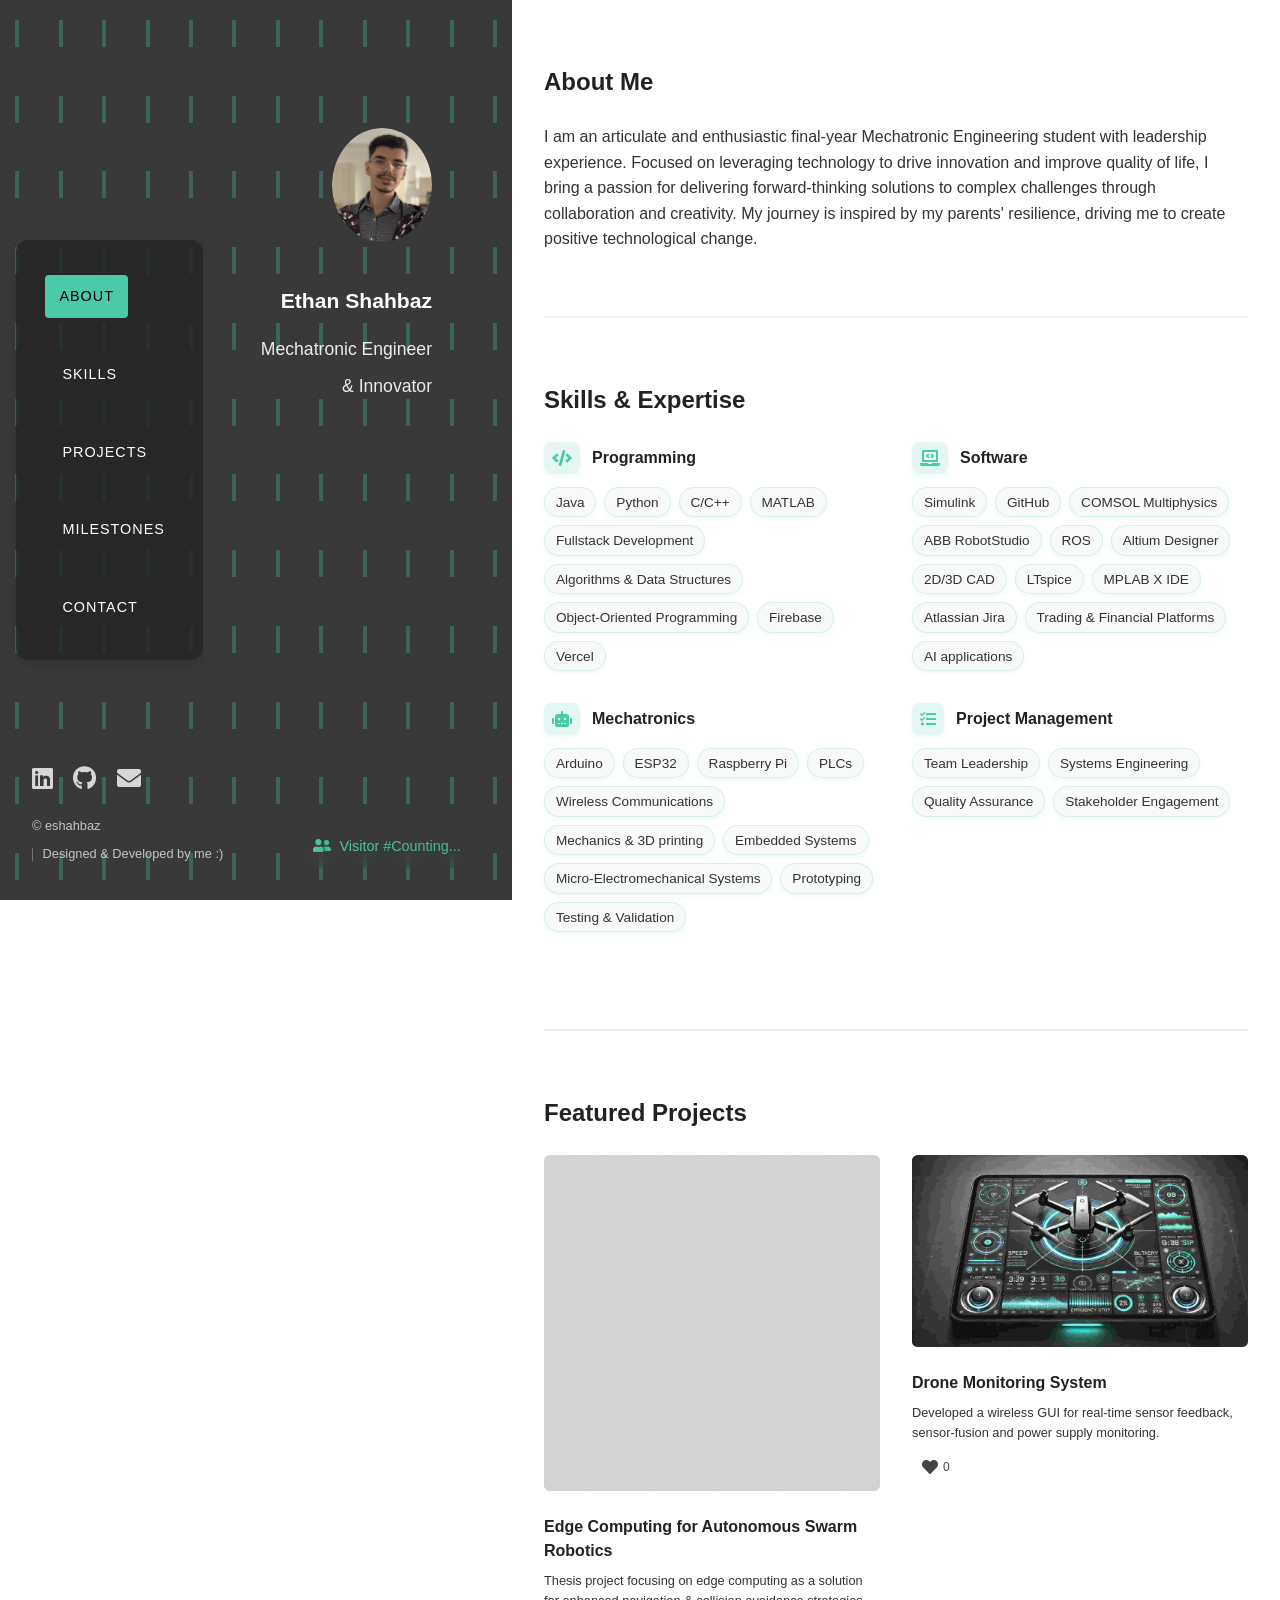
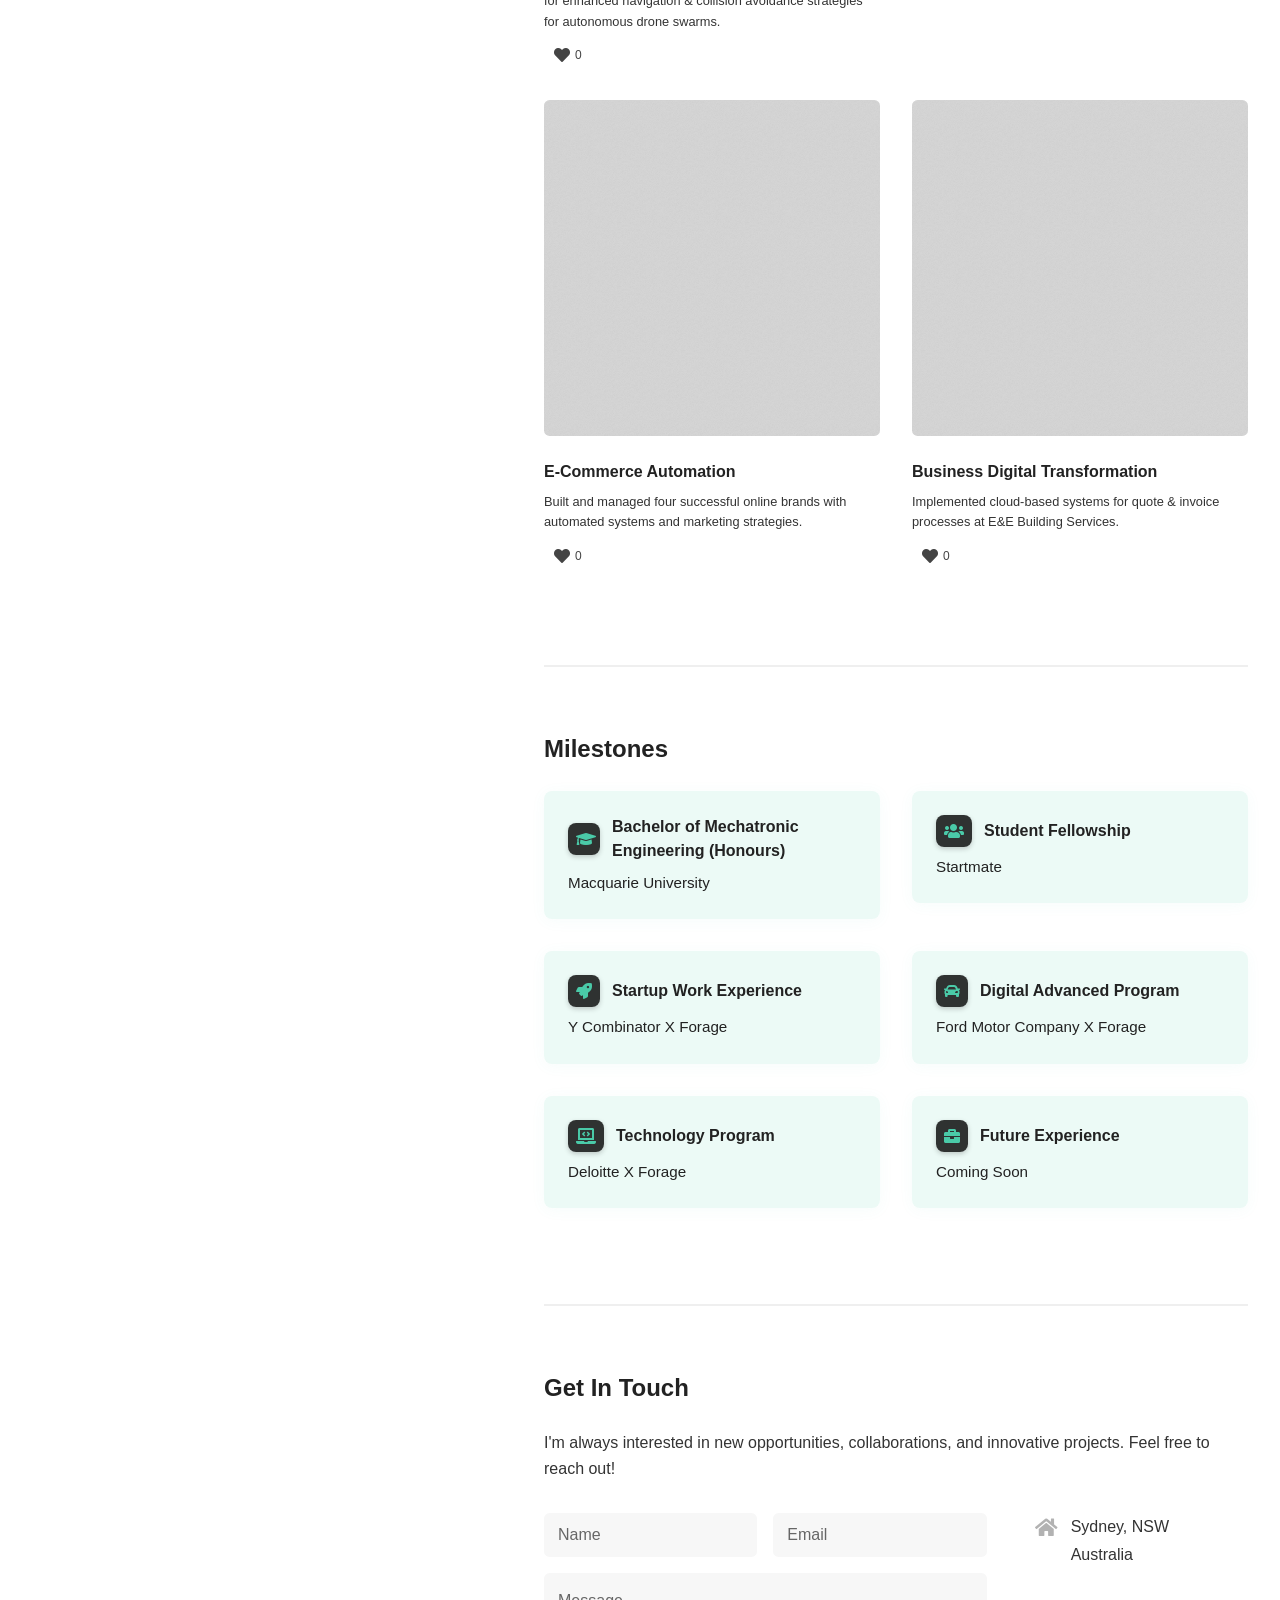
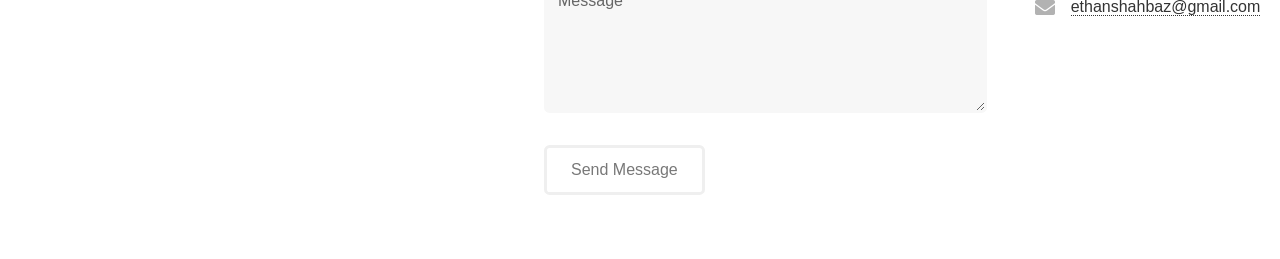
==== commit f010862b: "Update index.html" ====
--- a/index.html
+++ b/index.html
@@ -32,7 +32,7 @@
 			<li><a href="#about" class="nav-link">About</a></li>
 			<li><a href="#skills" class="nav-link">Skills</a></li>
 			<li><a href="#projects" class="nav-link">Projects</a></li>
-			<li><a href="#experience" class="nav-link">Experience</a></li>
+			<li><a href="#milestones" class="nav-link">Milestones</a></li>
 			<li><a href="#contact" class="nav-link">Contact</a></li>
 		</ul>
 	</nav>
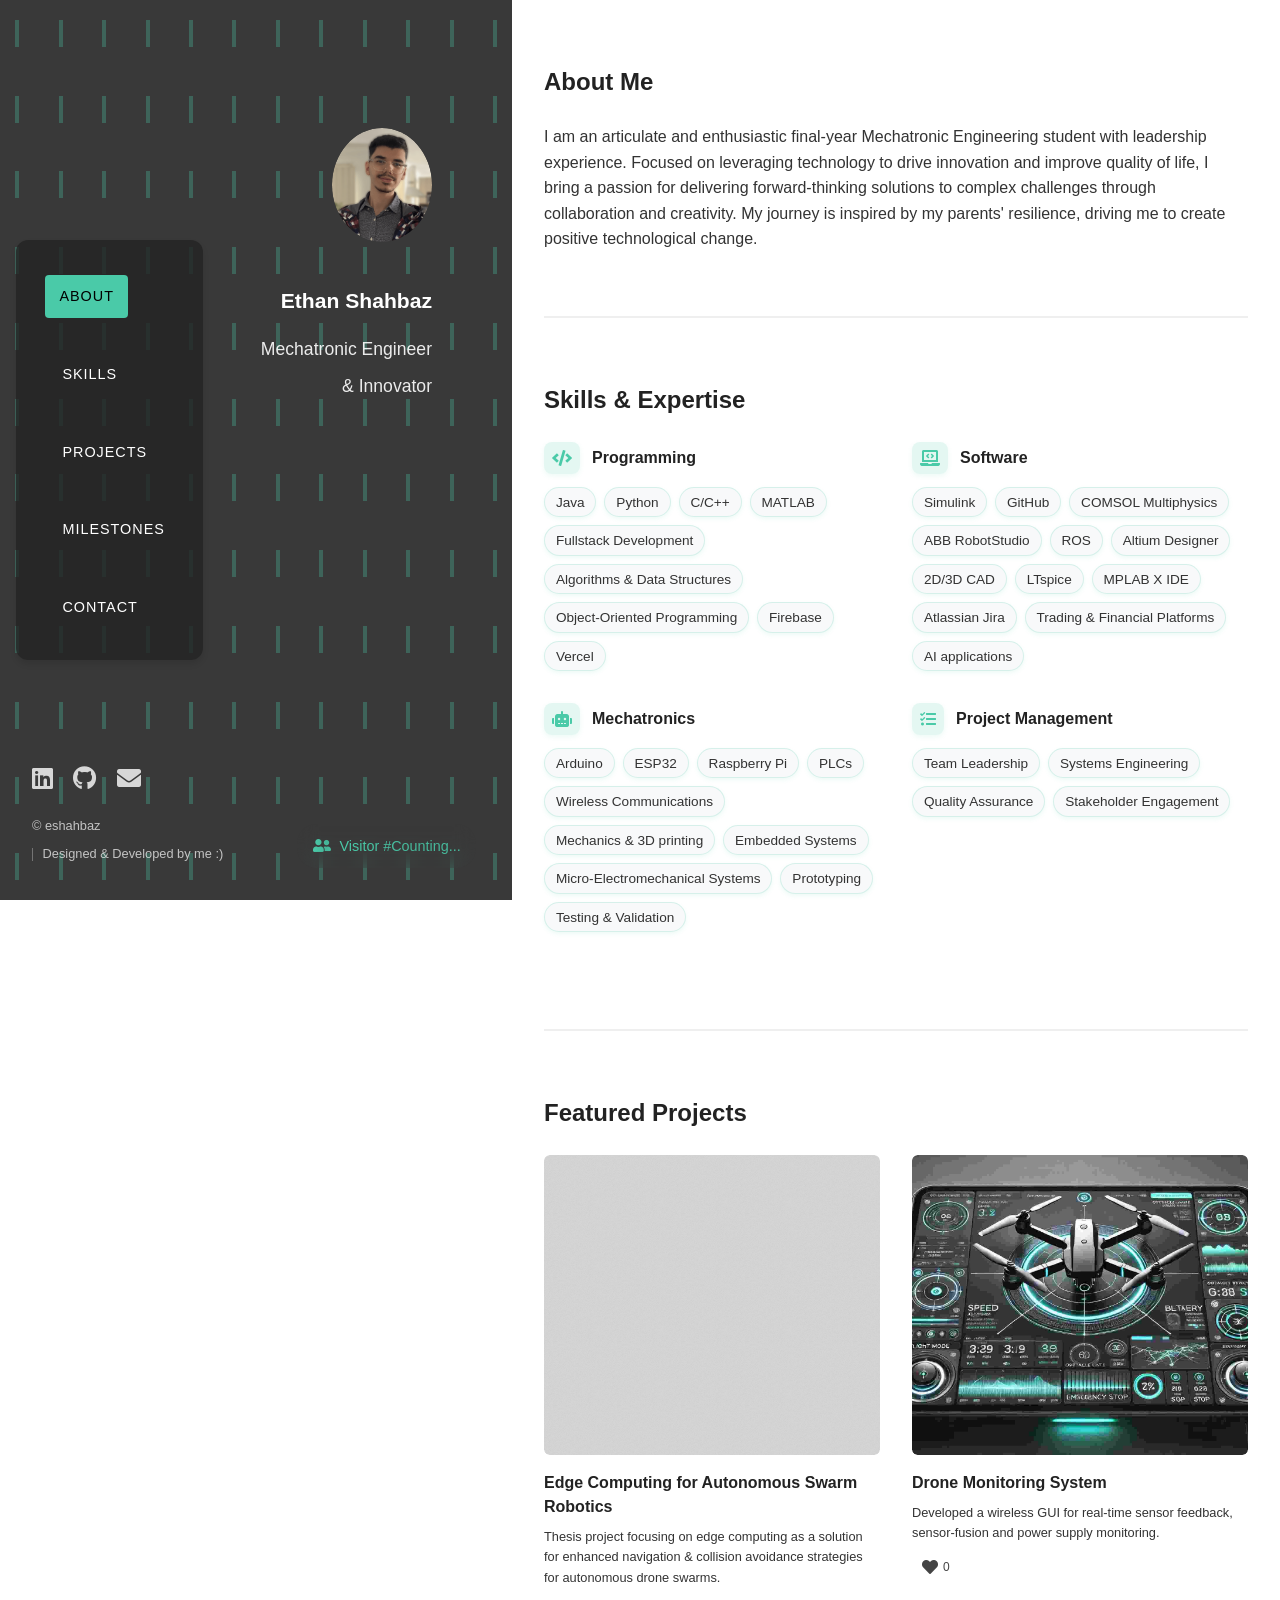
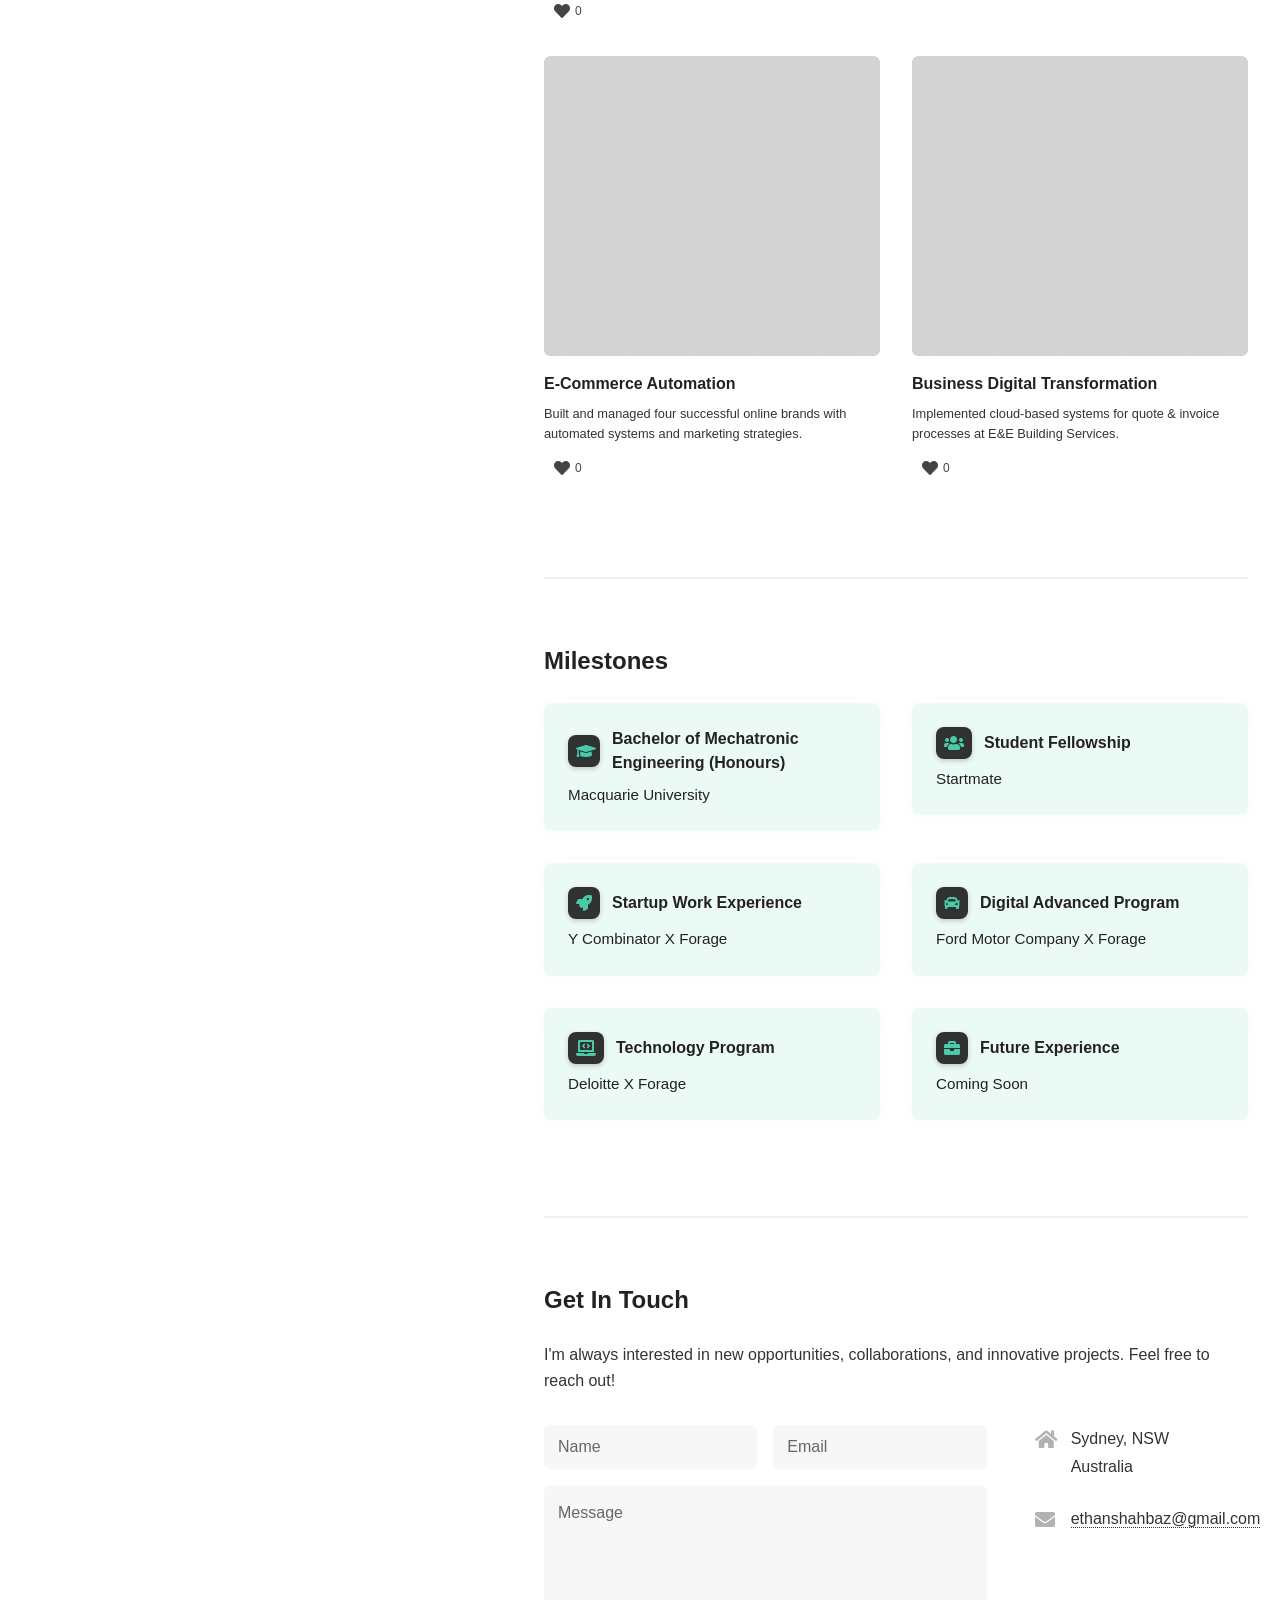
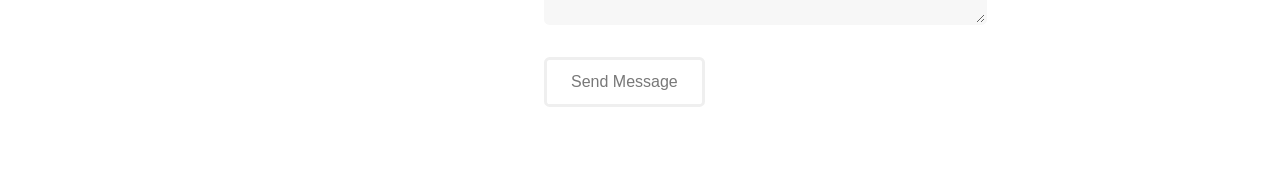
==== commit e22fbb8a: "01gif" ====
--- a/index.html
+++ b/index.html
@@ -162,8 +162,8 @@
 			<h2>Featured Projects</h2>
 			<div class="row">
 				<article class="col-6 col-12-xsmall work-item">
-					<a href="#" class="image fit thumb project-link" data-project="edge-computing">
-						<img src="images/thumbs/01.jpg" alt="Edge Computing Project" />
+					<a href="javascript:void(0);" class="image fit thumb project-link" data-project="edge-computing">
+						<img src="images/thumbs/01.gif" alt="Edge Computing Project" />
 					</a>
 					<h3>Edge Computing for Autonomous Swarm Robotics</h3>
 					<p>Thesis project focusing on edge computing as a solution for enhanced navigation & collision avoidance strategies for autonomous drone swarms.</p>
--- a/assets/css/custom.css
+++ b/assets/css/custom.css
@@ -756,4 +756,29 @@
         font-size: 0.8em;
         padding: 0.3em 0.7em;
     }
+}
+
+.image.fit.thumb {
+    height: 300px;  /* Increased from 200px to 300px */
+    overflow: hidden;
+    margin-bottom: 1em;
+}
+
+.image.fit.thumb img {
+    width: 100%;
+    height: 100%;
+    object-fit: cover;
+}
+
+/* Specific styling for the edge computing thumbnail */
+[data-project="edge-computing"] img {
+    transform: scale(1.05);
+    object-position: center 5%;
+}
+
+/* Responsive adjustments */
+@media screen and (max-width: 736px) {
+    .image.fit.thumb {
+        height: 250px;  /* Increased from 180px to 250px for mobile */
+    }
 }
--- a/assets/css/modal.css
+++ b/assets/css/modal.css
@@ -52,11 +52,16 @@
     width: 100%;
     height: 300px;
     object-fit: cover;
-    object-position: center;
+    object-position: center 2%;
     margin: 0 0 1.5em 0;
     border-radius: 8px;
     box-shadow: 0 2px 8px rgba(0, 0, 0, 0.08);
     display: block;
+}
+
+/* Specific styling for the edge computing modal image */
+[data-project="edge-computing"] #modal-image {
+    transform: scale(1.02);
 }
 
 #modal-title {
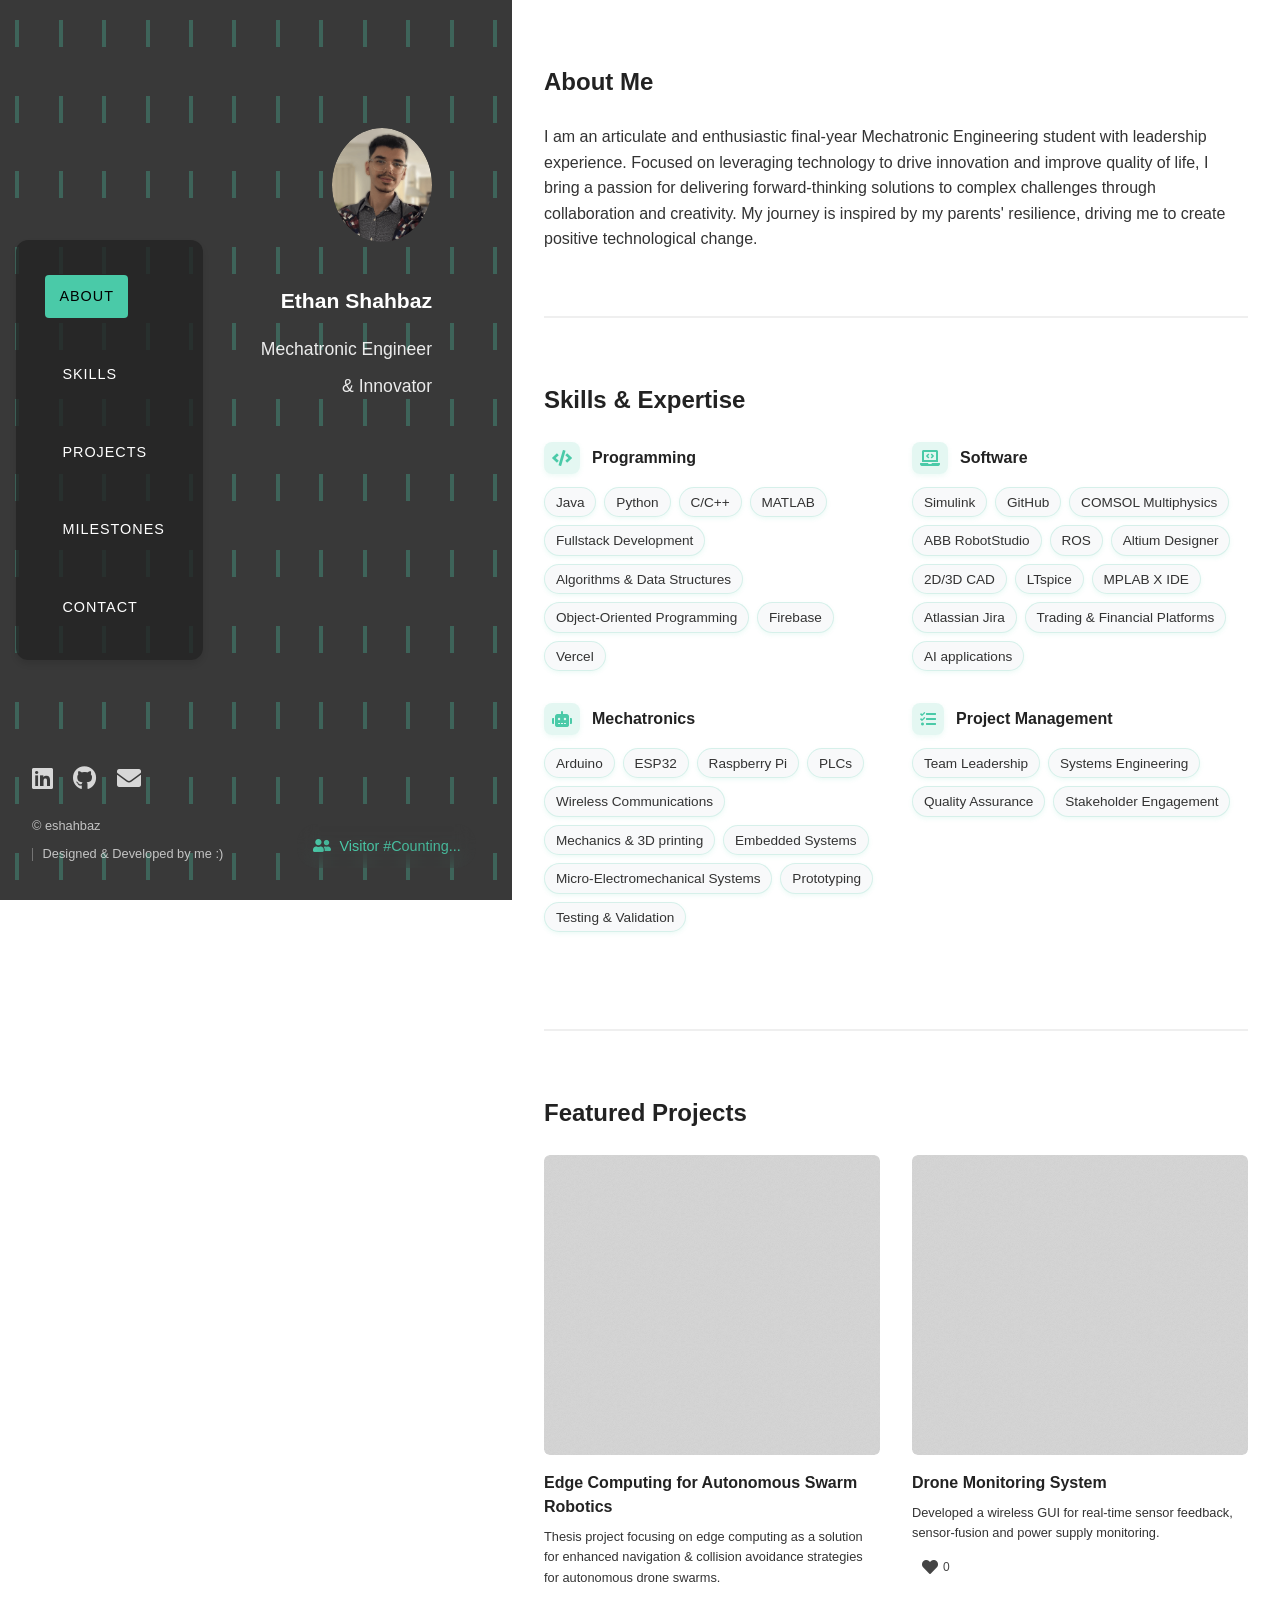
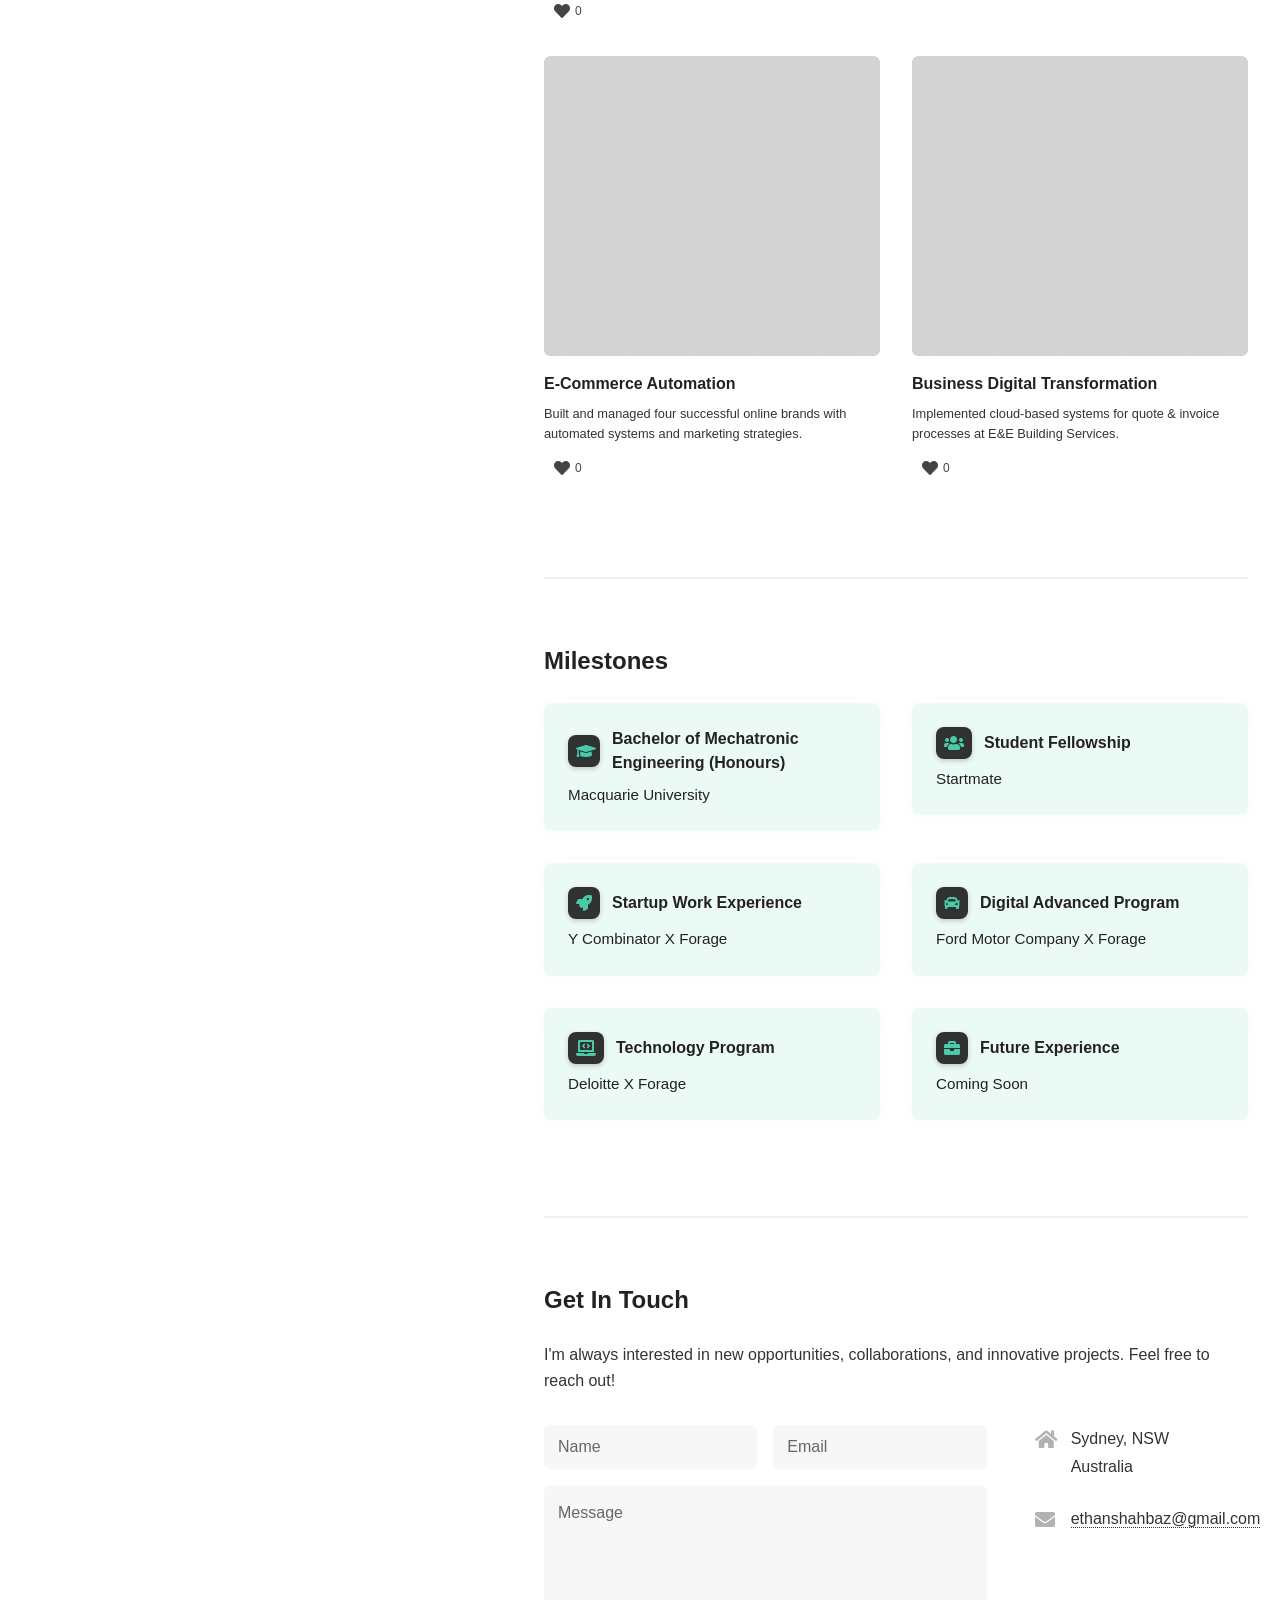
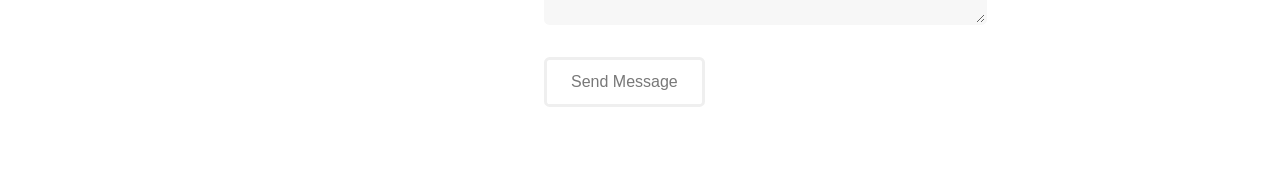
==== commit e98234a8: "guiGIF" ====
--- a/index.html
+++ b/index.html
@@ -175,8 +175,8 @@
 					</div>
 				</article>
 				<article class="col-6 col-12-xsmall work-item">
-					<a href="#" class="image fit thumb project-link" data-project="drone-monitoring">
-						<img src="images/thumbs/02.jpg" alt="Drone Monitoring System" />
+					<a href="javascript:void(0);" class="image fit thumb project-link" data-project="drone-monitoring">
+						<img src="images/thumbs/02.gif" alt="Drone Monitoring System" />
 					</a>
 					<h3>Drone Monitoring System</h3>
 					<p>Developed a wireless GUI for real-time sensor feedback, sensor-fusion and power supply monitoring.</p>
--- a/assets/css/custom.css
+++ b/assets/css/custom.css
@@ -770,8 +770,9 @@
     object-fit: cover;
 }
 
-/* Specific styling for the edge computing thumbnail */
-[data-project="edge-computing"] img {
+/* Specific styling for GIF thumbnails */
+[data-project="edge-computing"] img,
+[data-project="drone-monitoring"] img {
     transform: scale(1.05);
     object-position: center 5%;
 }
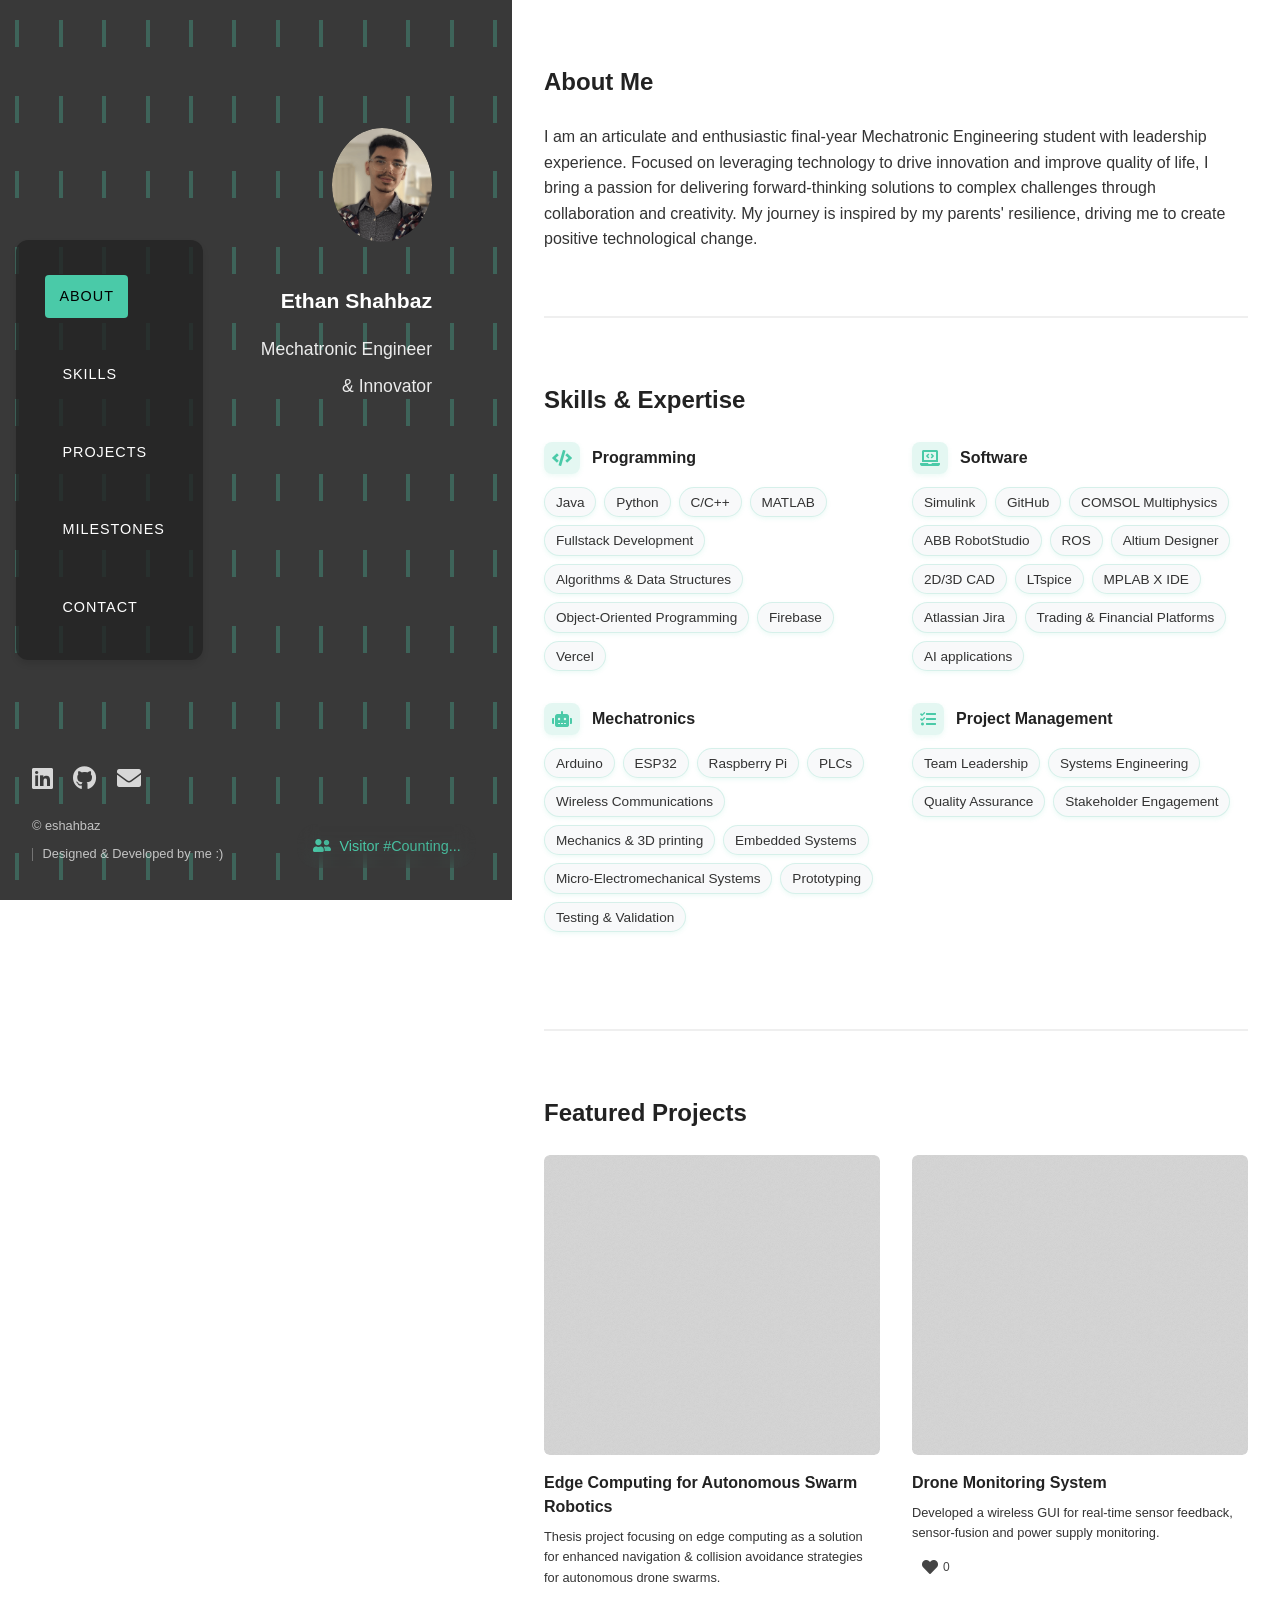
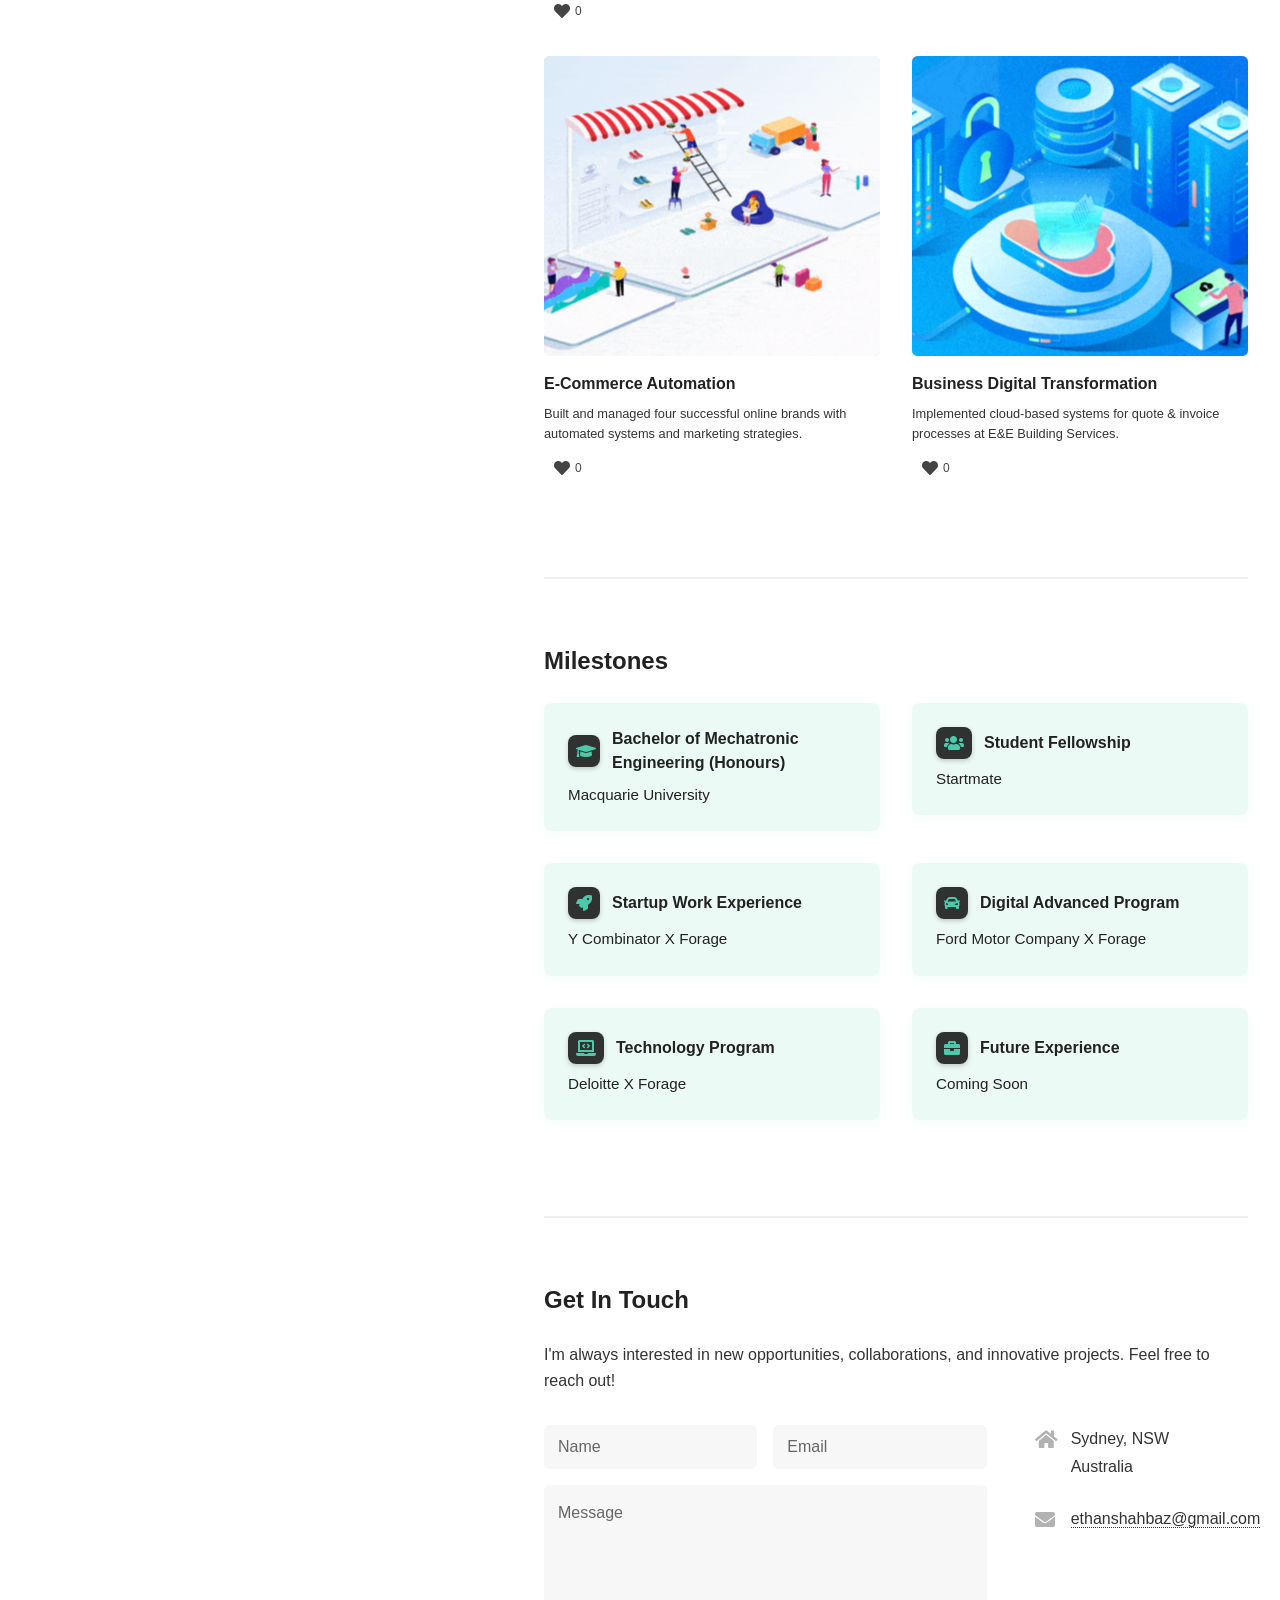
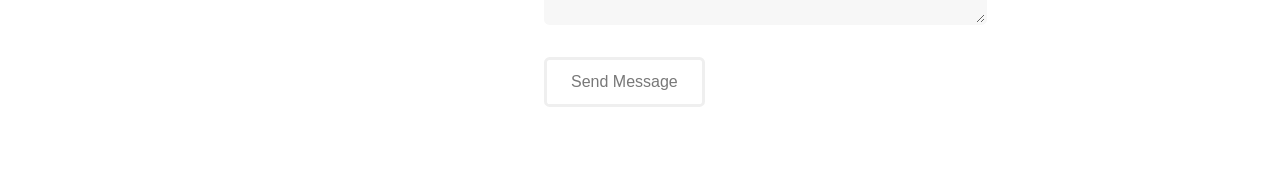
==== commit f429bed5: "03&04 gifs" ====
--- a/index.html
+++ b/index.html
@@ -188,8 +188,8 @@
 					</div>
 				</article>
 				<article class="col-6 col-12-xsmall work-item">
-					<a href="#" class="image fit thumb project-link" data-project="ecommerce">
-						<img src="images/thumbs/03.jpg" alt="E-Commerce Automation" />
+					<a href="javascript:void(0);" class="image fit thumb project-link" data-project="ecommerce">
+						<img src="images/thumbs/03.gif" alt="E-Commerce Automation" />
 					</a>
 					<h3>E-Commerce Automation</h3>
 					<p>Built and managed four successful online brands with automated systems and marketing strategies.</p>
@@ -201,8 +201,8 @@
 					</div>
 				</article>
 				<article class="col-6 col-12-xsmall work-item">
-					<a href="#" class="image fit thumb project-link" data-project="business-transformation">
-						<img src="images/thumbs/04.jpg" alt="Business Digital Transformation" />
+					<a href="javascript:void(0);" class="image fit thumb project-link" data-project="business-transformation">
+						<img src="images/thumbs/04.gif" alt="Business Digital Transformation" />
 					</a>
 					<h3>Business Digital Transformation</h3>
 					<p>Implemented cloud-based systems for quote & invoice processes at E&E Building Services.</p>
--- a/assets/css/custom.css
+++ b/assets/css/custom.css
@@ -771,10 +771,24 @@
 }
 
 /* Specific styling for GIF thumbnails */
-[data-project="edge-computing"] img,
+[data-project="edge-computing"] img {
+    transform: scale(1.05);
+    object-position: center 5%;  /* Center positioning for edge computing */
+}
+
 [data-project="drone-monitoring"] img {
     transform: scale(1.05);
-    object-position: center 5%;
+    object-position: left center;  /* Left alignment for drone monitoring */
+}
+
+[data-project="ecommerce"] img {
+    transform: scale(1.05);
+    object-position: center center;  /* Center alignment for ecommerce */
+}
+
+[data-project="business-transformation"] img {
+    transform: scale(1.05);
+    object-position: center center;  /* Center alignment for business transformation */
 }
 
 /* Responsive adjustments */
--- a/assets/css/modal.css
+++ b/assets/css/modal.css
@@ -52,16 +52,27 @@
     width: 100%;
     height: 300px;
     object-fit: cover;
-    object-position: center 2%;
     margin: 0 0 1.5em 0;
     border-radius: 8px;
     box-shadow: 0 2px 8px rgba(0, 0, 0, 0.08);
     display: block;
 }
 
-/* Specific styling for the edge computing modal image */
+/* Project-specific modal image positioning */
 [data-project="edge-computing"] #modal-image {
-    transform: scale(1.02);
+    object-position: center 5%;
+}
+
+[data-project="drone-monitoring"] #modal-image {
+    object-position: left center;
+}
+
+[data-project="ecommerce"] #modal-image {
+    object-position: center center;
+}
+
+[data-project="business-transformation"] #modal-image {
+    object-position: center center;
 }
 
 #modal-title {
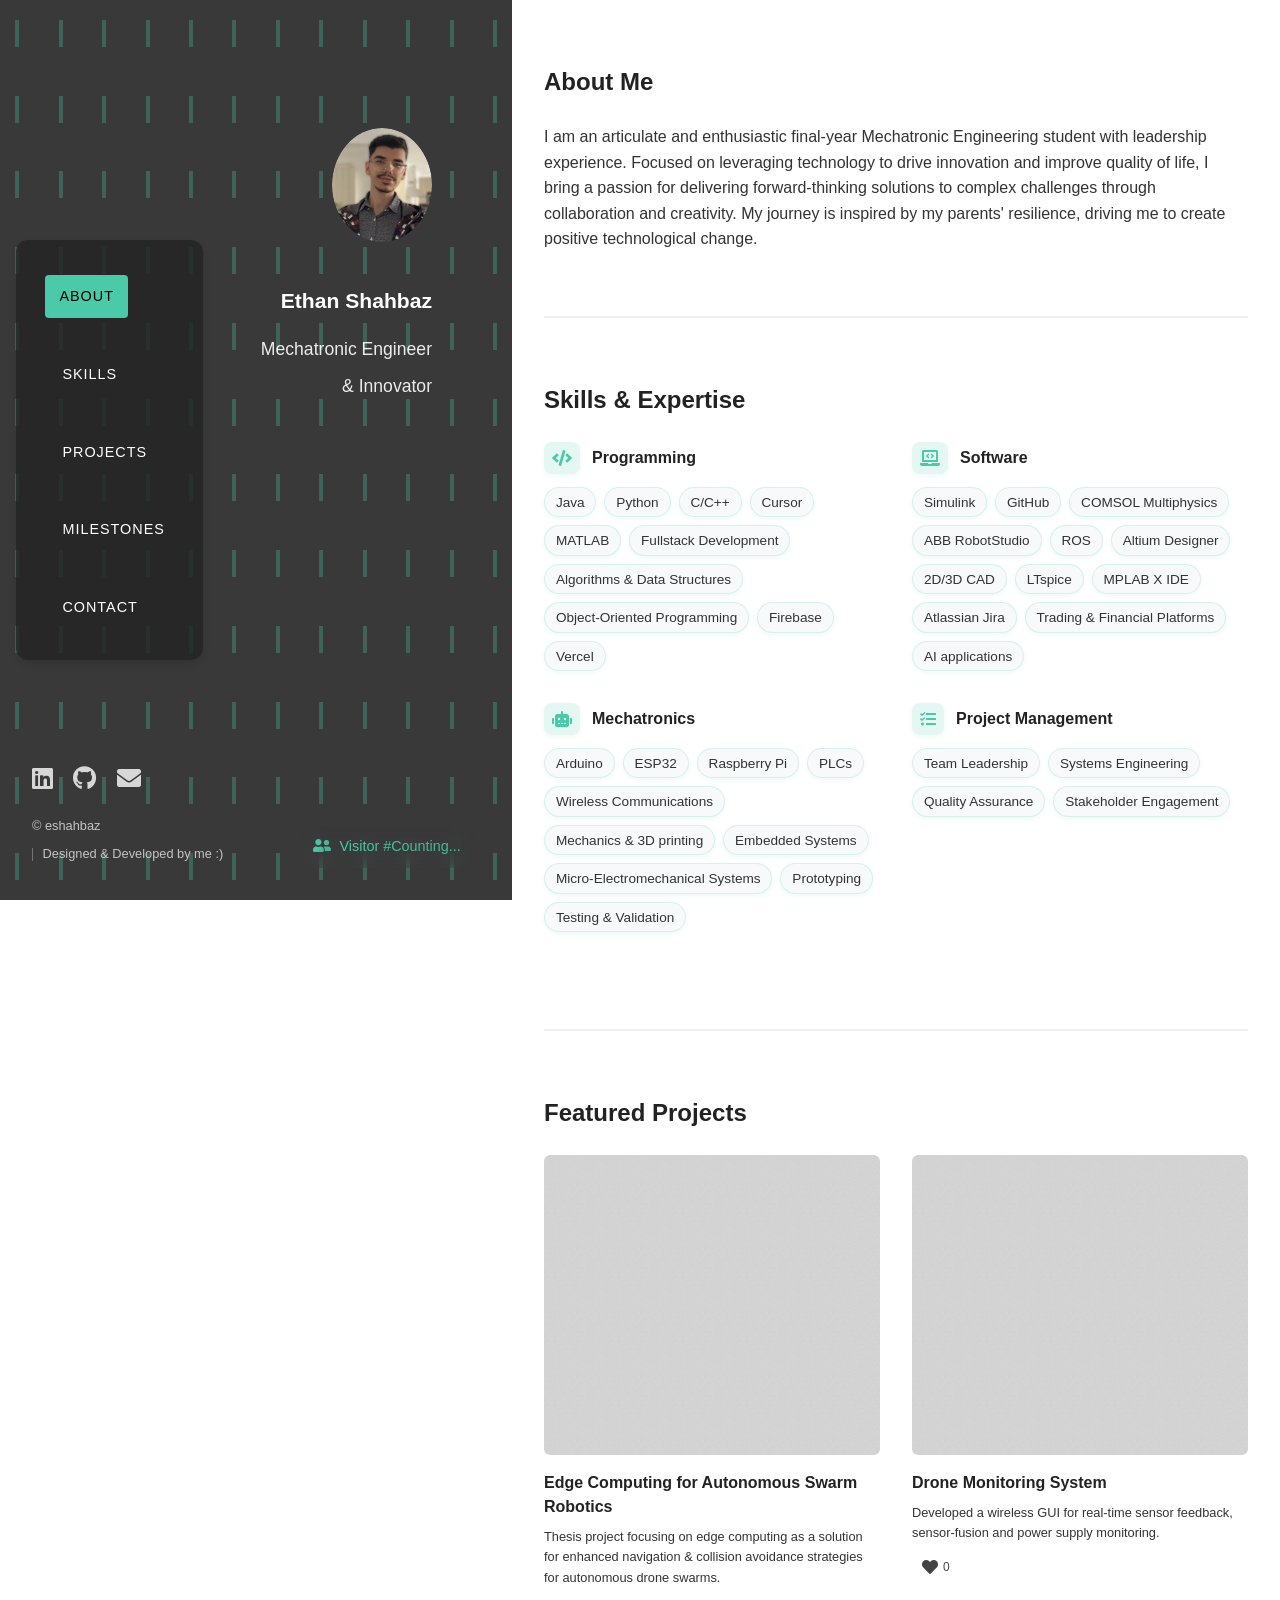
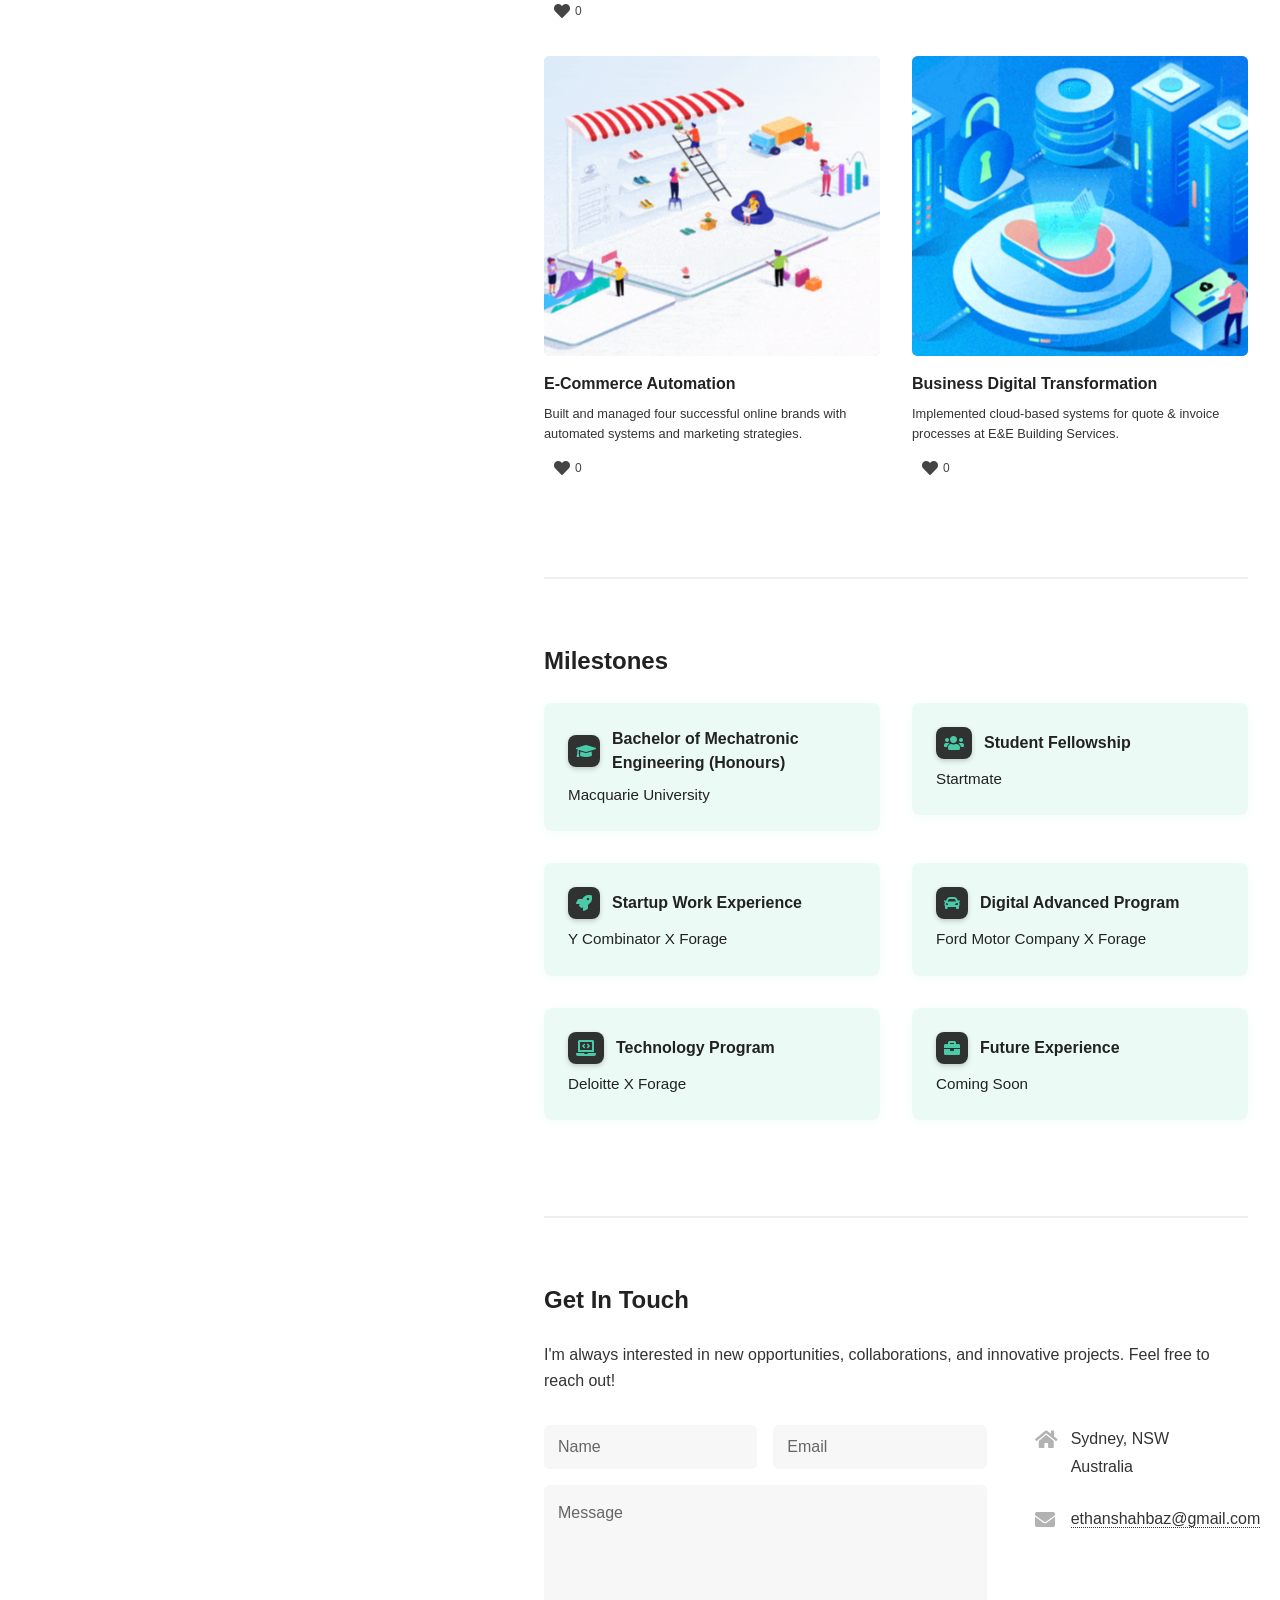
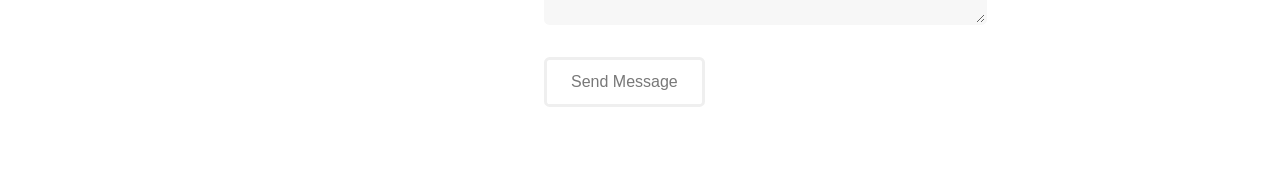
==== commit 63918d31: "Update index.html" ====
--- a/index.html
+++ b/index.html
@@ -105,6 +105,7 @@
 						<span class="skill-tag">Java</span>
 						<span class="skill-tag">Python</span>
 						<span class="skill-tag">C/C++</span>
+						<span class="skill-tag">Cursor</span>
 						<span class="skill-tag">MATLAB</span>
 						<span class="skill-tag">Fullstack Development</span>
 						<span class="skill-tag">Algorithms & Data Structures</span>
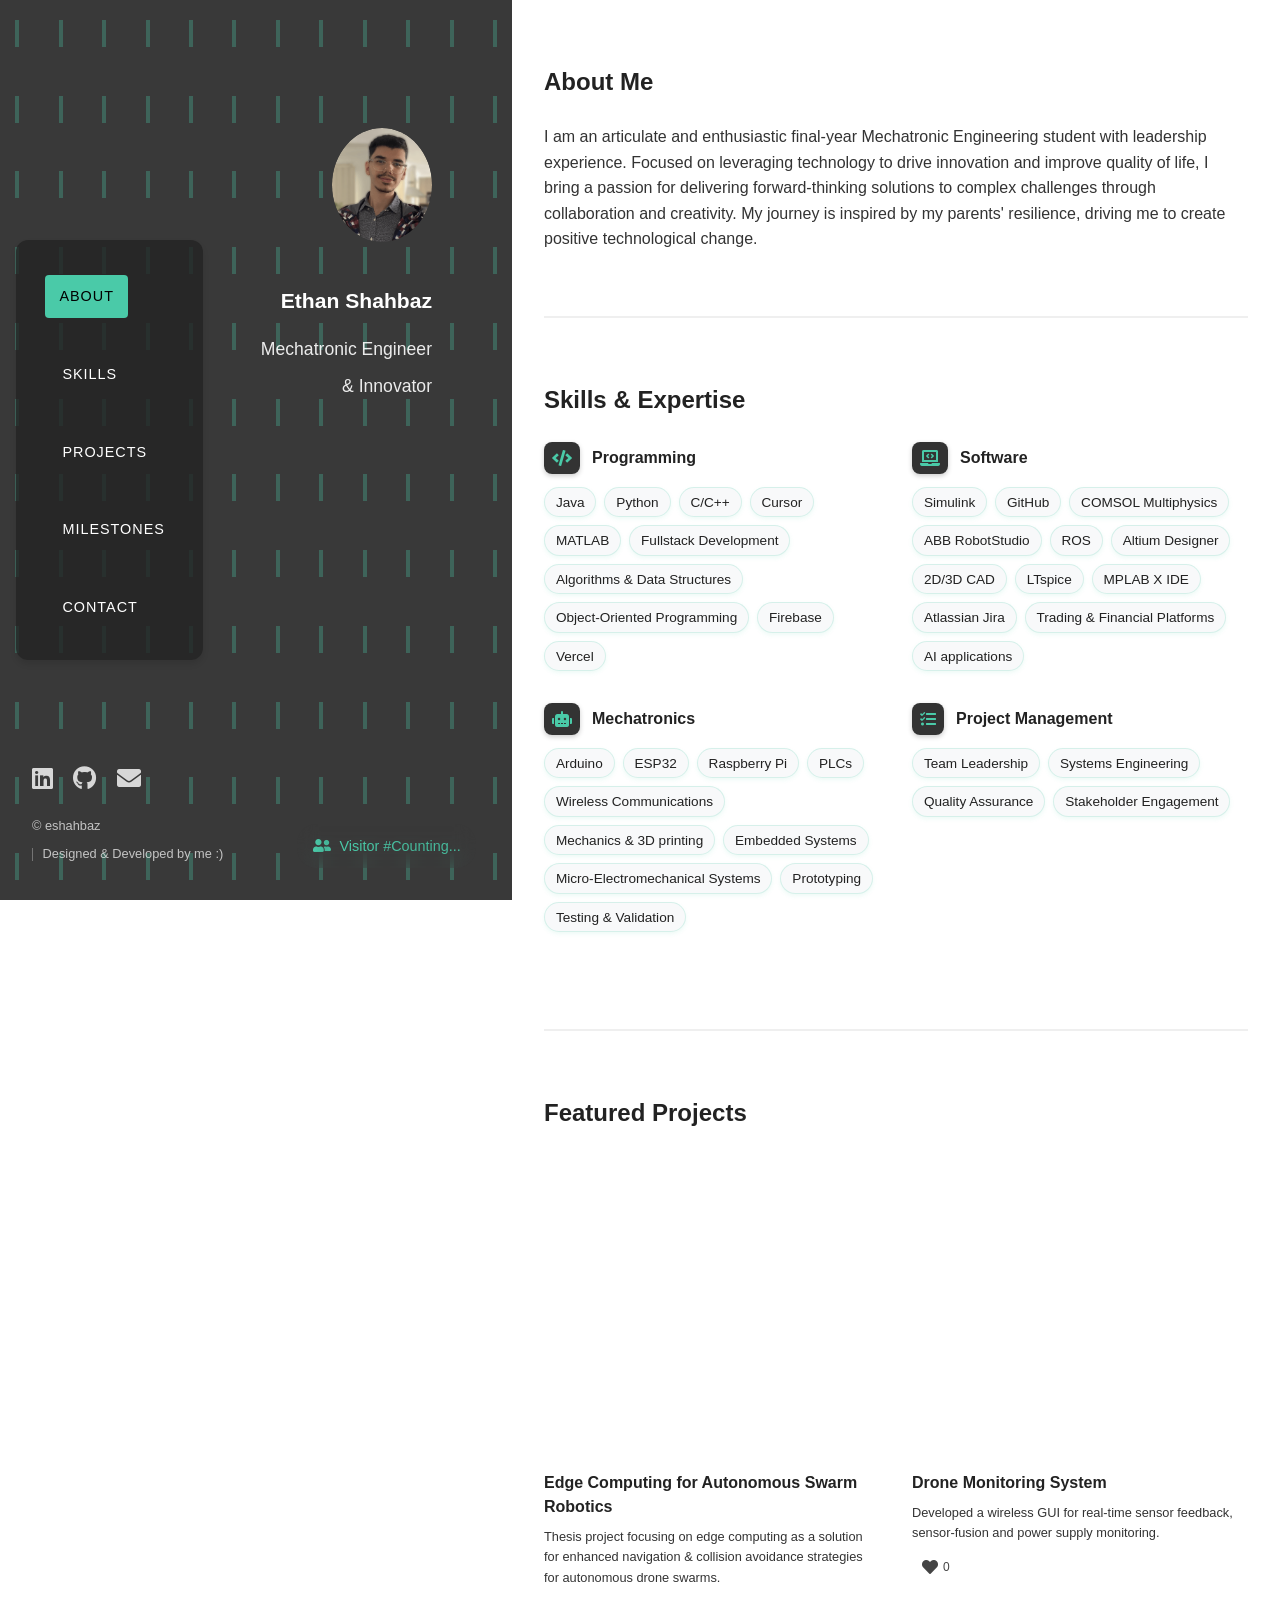
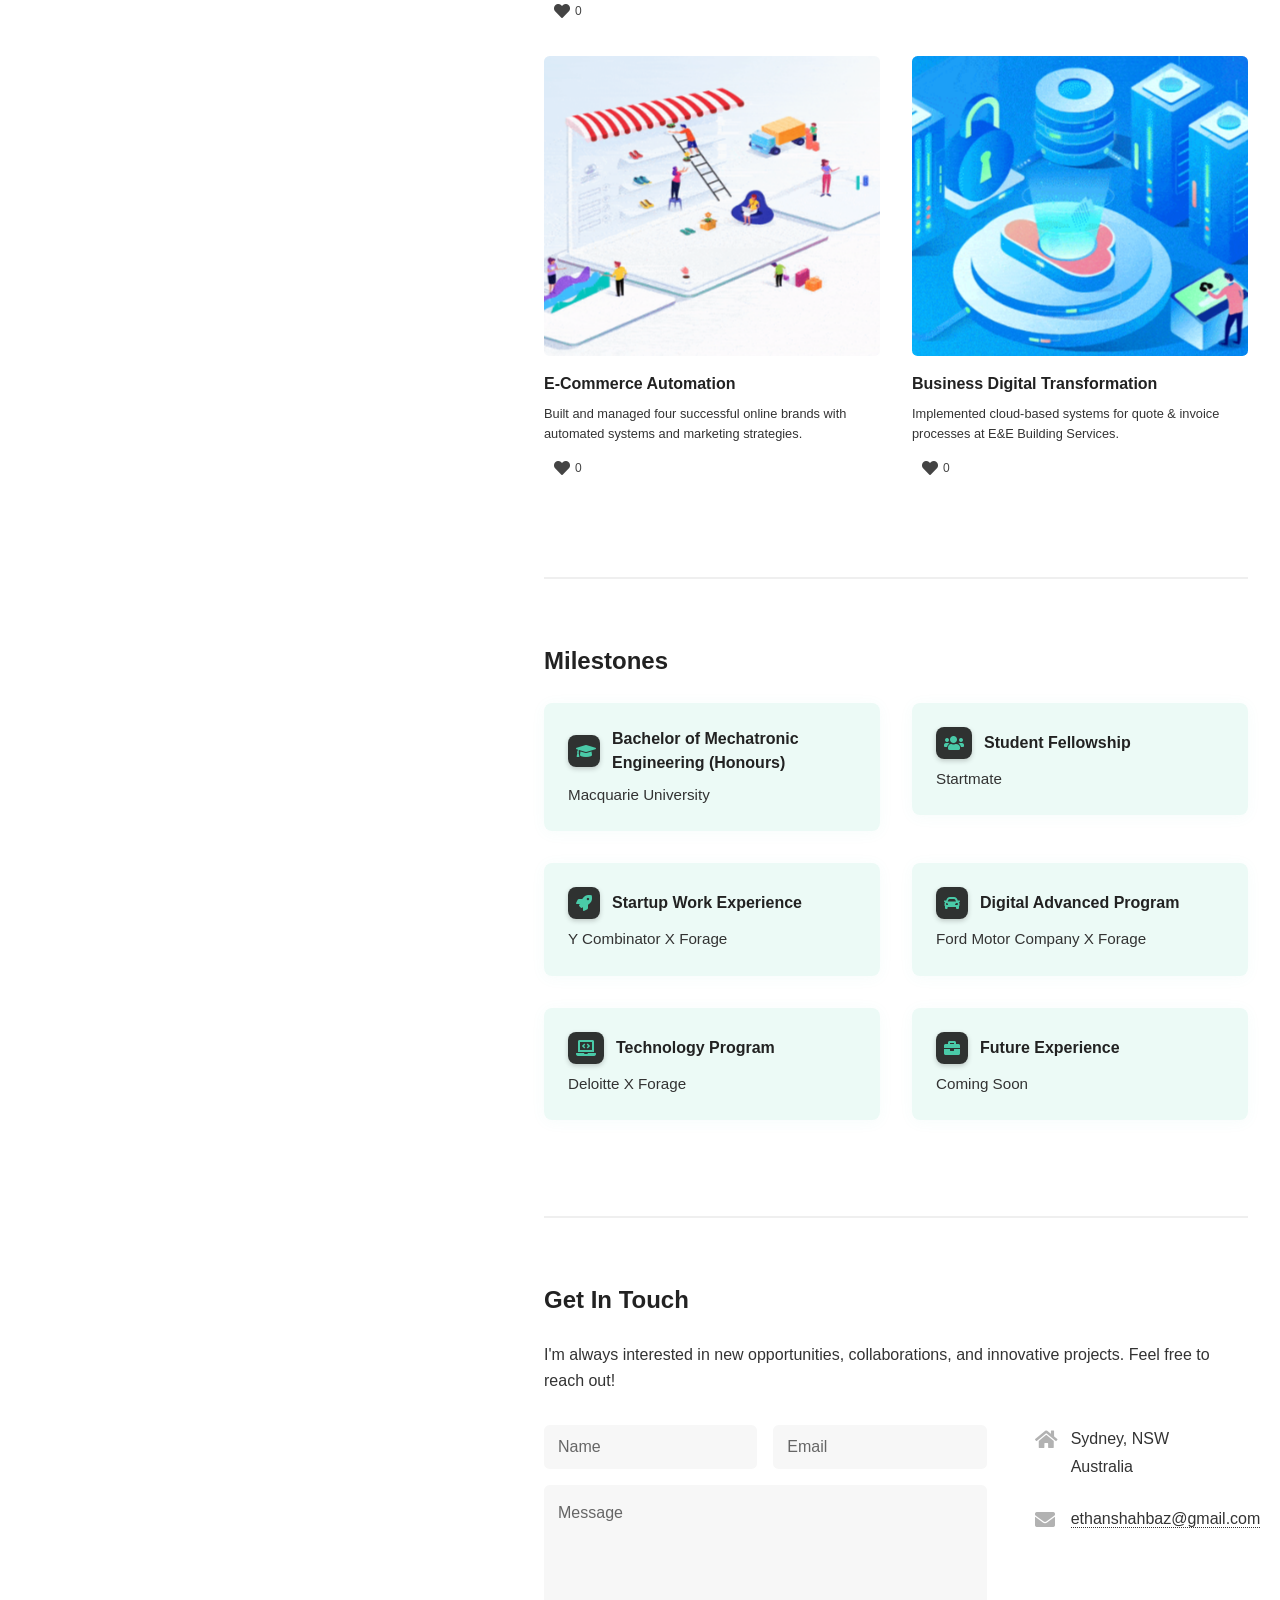
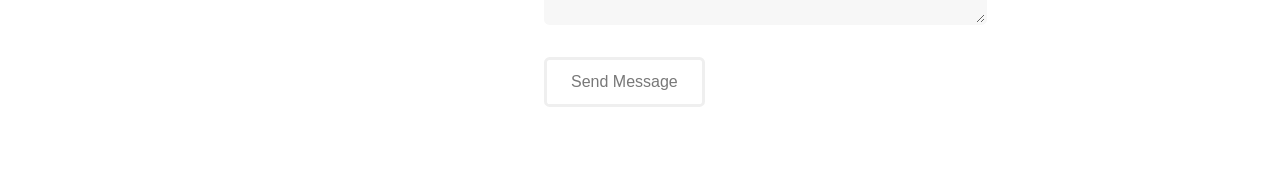
==== commit 5baea53c: "featured projects modals + dark icons + consistent contrast" ====
--- a/index.html
+++ b/index.html
@@ -317,8 +317,26 @@
 		<div class="modal-content">
 			<span class="close-modal">&times;</span>
 			<img id="modal-image" src="" alt="Project Image">
-			<h3 id="modal-title"></h3>
-			<p id="modal-description"></p>
+			<div class="project-header">
+				<h3 id="modal-title"></h3>
+				<div class="project-meta">
+					<span id="project-date"></span>
+				</div>
+			</div>
+			<div class="project-body">
+				<div class="project-overview">
+					<h4><i class="fas fa-info-circle"></i> Overview</h4>
+					<p id="modal-description"></p>
+				</div>
+				<div class="project-details">
+					<h4><i class="fas fa-tasks"></i> Key Features</h4>
+					<ul id="project-features"></ul>
+				</div>
+				<div class="project-tech">
+					<h4><i class="fas fa-code"></i> Technologies Used</h4>
+					<div id="project-technologies" class="skills-grid"></div>
+				</div>
+			</div>
 		</div>
 	</div>
 
--- a/assets/css/main.css
+++ b/assets/css/main.css
@@ -2060,17 +2060,18 @@
 		}
 
 			.image.thumb:after {
-				-moz-transition: opacity 0.2s ease-in-out;
-				-webkit-transition: opacity 0.2s ease-in-out;
-				-ms-transition: opacity 0.2s ease-in-out;
-				transition: opacity 0.2s ease-in-out;
-				border-radius: 0.35em;
-				border: solid 3px rgba(255, 255, 255, 0.5);
-				color: #fff;
-				content: 'View';
+				-moz-transition: all 0.3s ease-in-out;
+				-webkit-transition: all 0.3s ease-in-out;
+				-ms-transition: all 0.3s ease-in-out;
+				transition: all 0.3s ease-in-out;
+				border-radius: 2em;
+				border: none;
+				color: #ffffff;
+				content: 'VIEW';
 				display: inline-block;
-				font-size: 0.8em;
-				font-weight: 400;
+				font-size: 1em;
+				font-weight: 600;
+				letter-spacing: 0.2em;
 				left: 50%;
 				line-height: 2.25em;
 				margin: -1.25em 0 0 -3em;
@@ -2081,15 +2082,35 @@
 				text-decoration: none;
 				top: 50%;
 				white-space: nowrap;
+				background: #4acaa8;
+				box-shadow: 0 4px 15px rgba(74, 202, 168, 0.4);
+				transform: translateY(10px);
 			}
 
 			.image.thumb:hover:after {
 				opacity: 1.0;
+				transform: translateY(0);
+			}
+
+			.image.thumb:before {
+				-moz-transition: opacity 0.2s ease-in-out;
+				-webkit-transition: opacity 0.2s ease-in-out;
+				-ms-transition: opacity 0.2s ease-in-out;
+				transition: opacity 0.2s ease-in-out;
+				background: rgba(0, 0, 0, 0.5);
+				border-radius: 0.35em;
+				content: '';
+				display: block;
+				height: 100%;
+				left: 0;
+				opacity: 0;
+				position: absolute;
+				top: 0;
+				width: 100%;
 			}
 
 			.image.thumb:hover:before {
-				background: url("images/overlay.png"), url("images/overlay.png");
-				opacity: 1.0;
+				opacity: 1;
 			}
 
 		.image img {
--- a/assets/css/custom.css
+++ b/assets/css/custom.css
@@ -152,7 +152,7 @@
     margin-left: 35%;
     padding: 4em 2em 2em 2em;
     width: 65%;
-    color: #333;  /* Base text color for main content */
+    color: #333;
 }
 
 #main h2 {
@@ -163,6 +163,7 @@
 #main p {
     color: #333;
     line-height: 1.6;
+    font-weight: 500;
 }
 
 /* Responsive adjustments */
@@ -532,13 +533,13 @@
 .work-item h3 i {
     margin-right: 12px;
     color: #4acaa8;
-    background: rgba(74, 202, 168, 0.15);
+    background: rgba(0, 0, 0, 0.8);
     padding: 8px;
     border-radius: 8px;
     min-width: 32px;
     text-align: center;
     transition: all 0.3s ease;
-    box-shadow: 0 2px 5px rgba(74, 202, 168, 0.1);
+    box-shadow: 0 2px 5px rgba(0, 0, 0, 0.2);
     animation: gentle-float 3s ease-in-out infinite;
 }
 
@@ -553,8 +554,9 @@
 .work-item h3:hover i {
     animation: none;
     transform: translateY(-2px);
-    background: rgba(74, 202, 168, 0.2);
-    box-shadow: 0 4px 8px rgba(74, 202, 168, 0.2);
+    color: #000;
+    background: rgba(74, 202, 168, 0.8);
+    box-shadow: 0 4px 8px rgba(74, 202, 168, 0.3);
 }
 
 /* Stagger animation for each icon */
@@ -667,9 +669,12 @@
 #main p {
     color: #333;
     line-height: 1.6;
+    font-weight: 500;
 }
 
 .work-item h3 {
+    display: flex;
+    align-items: center;
     color: #222;
     font-weight: 600;
 }
@@ -677,31 +682,38 @@
 .work-item p {
     color: #333;
     line-height: 1.6;
+    font-weight: 500;
 }
 
 #projects .work-item h3 {
     color: #222;
     margin: 1em 0 0.5em 0;
+    font-weight: 600;
 }
 
 #projects .work-item p {
     color: #333;
+    font-weight: 500;
 }
 
 #contact h2 {
     color: #222;
+    font-weight: 600;
 }
 
 #contact p {
     color: #333;
+    font-weight: 500;
 }
 
 .labeled-icons li {
     color: #333;
+    font-weight: 500;
 }
 
 .labeled-icons h3 {
     color: #222;
+    font-weight: 600;
 }
 
 /* Form elements */
@@ -727,15 +739,16 @@
 
 #skills .skill-tag {
     background: #f8f9fa;
-    color: #333;
+    color: #222;
     padding: 0.35em 0.8em;
     border-radius: 16px;
     font-size: 0.85em;
     border: 1px solid rgba(74, 202, 168, 0.2);
     transition: all 0.3s ease;
     box-shadow: 0 2px 4px rgba(74, 202, 168, 0.1);
-    cursor: default;
+    cursor: text;
     line-height: 1.4;
+    font-weight: 500;
 }
 
 #skills .skill-tag:hover {
--- a/assets/css/modal.css
+++ b/assets/css/modal.css
@@ -56,6 +56,12 @@
     border-radius: 8px;
     box-shadow: 0 2px 8px rgba(0, 0, 0, 0.08);
     display: block;
+    transition: transform 0.3s ease, box-shadow 0.3s ease;
+}
+
+#modal-image:hover {
+    transform: translateY(-2px);
+    box-shadow: 0 4px 12px rgba(74, 202, 168, 0.2);
 }
 
 /* Project-specific modal image positioning */
@@ -87,6 +93,8 @@
     color: #333;
     line-height: 1.6;
     margin-bottom: 1.5em;
+    font-size: 0.95em;
+    font-weight: 500;
 }
 
 .close-modal {
@@ -117,6 +125,178 @@
     color: #000;
 }
 
+/* Project Modal Specific Styles */
+.project-header {
+    margin-bottom: 2em;
+    padding: 1.5em;
+    background: rgba(74, 202, 168, 0.1);
+    border-radius: 8px;
+    box-shadow: 0 2px 15px rgba(74, 202, 168, 0.05);
+    transition: all 0.3s ease;
+}
+
+.project-header:hover {
+    background: rgba(74, 202, 168, 0.15);
+    transform: translateY(-2px);
+    box-shadow: 0 4px 20px rgba(74, 202, 168, 0.2);
+}
+
+.project-meta {
+    display: flex;
+    gap: 1.5em;
+    margin-top: 0.5em;
+    color: #333;
+    font-size: 0.9em;
+    font-weight: 500;
+}
+
+.project-meta span {
+    display: flex;
+    align-items: center;
+    gap: 0.5em;
+}
+
+.project-meta i {
+    color: #4acaa8;
+    background: rgba(0, 0, 0, 0.8);
+    padding: 8px;
+    border-radius: 8px;
+    min-width: 32px;
+    text-align: center;
+    transition: all 0.3s ease;
+    box-shadow: 0 2px 5px rgba(0, 0, 0, 0.2);
+}
+
+.project-meta span:hover i {
+    transform: translateY(-2px);
+    color: #000;
+    background: rgba(74, 202, 168, 0.8);
+    box-shadow: 0 4px 8px rgba(74, 202, 168, 0.3);
+}
+
+.project-body {
+    display: flex;
+    flex-direction: column;
+    gap: 2em;
+}
+
+.project-body > div {
+    padding: 1.5em;
+    background: rgba(74, 202, 168, 0.1);
+    border-radius: 8px;
+    box-shadow: 0 2px 15px rgba(74, 202, 168, 0.05);
+    transition: all 0.3s ease;
+}
+
+.project-body > div:hover {
+    background: rgba(74, 202, 168, 0.15);
+    transform: translateY(-2px);
+    box-shadow: 0 4px 20px rgba(74, 202, 168, 0.2);
+}
+
+.project-body h4 {
+    display: flex;
+    align-items: center;
+    gap: 0.8em;
+    color: #4acaa8;
+    font-size: 1.1em;
+    margin-bottom: 1em;
+    font-weight: 600;
+}
+
+.project-body h4 i {
+    color: #4acaa8;
+    background: rgba(0, 0, 0, 0.8);
+    padding: 8px;
+    border-radius: 8px;
+    min-width: 32px;
+    text-align: center;
+    transition: all 0.3s ease;
+    box-shadow: 0 2px 5px rgba(0, 0, 0, 0.2);
+    animation: gentle-float 3s ease-in-out infinite;
+}
+
+.project-body > div:hover h4 i {
+    animation: none;
+    transform: translateY(-2px);
+    color: #000;
+    background: rgba(74, 202, 168, 0.8);
+    box-shadow: 0 4px 8px rgba(74, 202, 168, 0.3);
+}
+
+#project-features {
+    list-style: none;
+    padding: 0;
+    margin: 0;
+    display: grid;
+    grid-template-columns: repeat(auto-fit, minmax(250px, 1fr));
+    gap: 1em;
+}
+
+#project-features li {
+    background: #fff;
+    padding: 1em;
+    border-radius: 8px;
+    box-shadow: 0 2px 4px rgba(0, 0, 0, 0.1);
+    transition: all 0.3s ease;
+    position: relative;
+    padding-left: 2em;
+    color: #333;
+    font-weight: 500;
+}
+
+#project-features li:before {
+    content: '•';
+    color: #4acaa8;
+    position: absolute;
+    left: 0.8em;
+    font-size: 1.2em;
+    font-weight: bold;
+}
+
+#project-features li:hover {
+    transform: translateY(-2px);
+    box-shadow: 0 4px 8px rgba(74, 202, 168, 0.3);
+    background: #f8f9fa;
+}
+
+.project-tech .skills-grid {
+    gap: 0.8em;
+}
+
+.project-tech .skill-tag {
+    background: #fff;
+    color: #222;
+    padding: 0.4em 1em;
+    border-radius: 20px;
+    font-size: 0.9em;
+    border: 1px solid rgba(74, 202, 168, 0.2);
+    transition: all 0.3s ease;
+    box-shadow: 0 2px 4px rgba(0, 0, 0, 0.05);
+    font-weight: 500;
+}
+
+.project-tech .skill-tag:hover {
+    background: rgba(74, 202, 168, 0.1);
+    border-color: rgba(74, 202, 168, 0.4);
+    transform: translateY(-2px);
+    box-shadow: 0 4px 8px rgba(74, 202, 168, 0.2);
+    color: #222;
+}
+
+/* Animation for floating icons */
+@keyframes gentle-float {
+    0% { transform: translateY(0); }
+    50% { transform: translateY(-5px); }
+    100% { transform: translateY(0); }
+}
+
+/* Stagger animation for icons */
+.project-body > div:nth-child(1) h4 i { animation-delay: 0s; }
+.project-body > div:nth-child(2) h4 i { animation-delay: 0.75s; }
+.project-body > div:nth-child(3) h4 i { animation-delay: 1.5s; }
+.project-body > div:nth-child(4) h4 i { animation-delay: 2.25s; }
+
 /* Responsive Adjustments */
 @media screen and (max-width: 768px) {
     .modal-content {
@@ -126,12 +306,16 @@
         max-width: calc(100% - 2em);
     }
 
+    .project-header, .project-body > div {
+        padding: 1em;
+    }
+
     #modal-title {
         font-size: 1.2em;
     }
 
     #modal-description {
-        font-size: 0.95em;
+        font-size: 0.9em;
     }
 
     .close-modal {
@@ -145,4 +329,27 @@
         height: 200px;
         margin: 0 0 1em 0;
     }
+
+    .project-meta {
+        flex-direction: column;
+        gap: 0.5em;
+    }
+
+    .project-meta i, .project-body h4 i {
+        padding: 6px;
+        min-width: 28px;
+    }
+
+    #project-features {
+        grid-template-columns: 1fr;
+    }
+
+    .project-body h4 {
+        font-size: 1em;
+    }
+
+    .project-tech .skill-tag {
+        font-size: 0.85em;
+        padding: 0.3em 0.8em;
+    }
 } 
--- a/assets/css/certifications.css
+++ b/assets/css/certifications.css
@@ -55,10 +55,10 @@
 }
 
 #milestones .work-item p {
-    color: #222;
+    color: #333;
     margin-bottom: 0;
-    font-size: 0.95em;  /* Reduced from 1.1em to 0.95em */
-    font-weight: 500;   /* Reduced from 600 to 500 */
+    font-size: 0.95em;
+    font-weight: 500;
 }
 
 /* Stagger animation for icons */
@@ -132,7 +132,7 @@
     color: #4acaa8;
     font-size: 1em;
     margin: 0 0 0.3em 0;
-    font-weight: 500;
+    font-weight: 600;
 }
 
 #certification-modal .cert-date {
@@ -192,7 +192,7 @@
 
 .cert-overview h4 i {
     color: #4acaa8;
-    background: rgba(74, 202, 168, 0.1);
+    background: rgba(0, 0, 0, 0.8);
     padding: 0.5rem;
     border-radius: 8px;
     min-width: 2rem;
@@ -201,13 +201,14 @@
     align-items: center;
     justify-content: center;
     transition: all 0.3s ease;
-    box-shadow: 0 2px 5px rgba(74, 202, 168, 0.1);
+    box-shadow: 0 2px 5px rgba(0, 0, 0, 0.2);
 }
 
 .cert-overview:hover h4 i {
     transform: translateY(-2px);
-    background: rgba(74, 202, 168, 0.2);
-    box-shadow: 0 4px 8px rgba(74, 202, 168, 0.2);
+    color: #000;
+    background: rgba(74, 202, 168, 0.8);
+    box-shadow: 0 4px 8px rgba(74, 202, 168, 0.3);
 }
 
 .cert-overview p {
@@ -232,7 +233,7 @@
 
 .cert-skills h4 i {
     color: #4acaa8;
-    background: rgba(74, 202, 168, 0.1);
+    background: rgba(0, 0, 0, 0.8);
     padding: 0.5rem;
     border-radius: 8px;
     min-width: 2rem;
@@ -241,13 +242,14 @@
     align-items: center;
     justify-content: center;
     transition: all 0.3s ease;
-    box-shadow: 0 2px 5px rgba(74, 202, 168, 0.1);
+    box-shadow: 0 2px 5px rgba(0, 0, 0, 0.2);
 }
 
 .cert-skills:hover h4 i {
     transform: translateY(-2px);
-    background: rgba(74, 202, 168, 0.2);
-    box-shadow: 0 4px 8px rgba(74, 202, 168, 0.2);
+    color: #000;
+    background: rgba(74, 202, 168, 0.8);
+    box-shadow: 0 4px 8px rgba(74, 202, 168, 0.3);
 }
 
 /* Tasks Section */
@@ -266,7 +268,7 @@
 
 .cert-tasks h4 i {
     color: #4acaa8;
-    background: rgba(74, 202, 168, 0.1);
+    background: rgba(0, 0, 0, 0.8);
     padding: 0.5rem;
     border-radius: 8px;
     min-width: 2rem;
@@ -275,13 +277,14 @@
     align-items: center;
     justify-content: center;
     transition: all 0.3s ease;
-    box-shadow: 0 2px 5px rgba(74, 202, 168, 0.1);
+    box-shadow: 0 2px 5px rgba(0, 0, 0, 0.2);
 }
 
 .cert-tasks:hover h4 i {
     transform: translateY(-2px);
-    background: rgba(74, 202, 168, 0.2);
-    box-shadow: 0 4px 8px rgba(74, 202, 168, 0.2);
+    color: #000;
+    background: rgba(74, 202, 168, 0.8);
+    box-shadow: 0 4px 8px rgba(74, 202, 168, 0.3);
 }
 
 .cert-tasks ul {
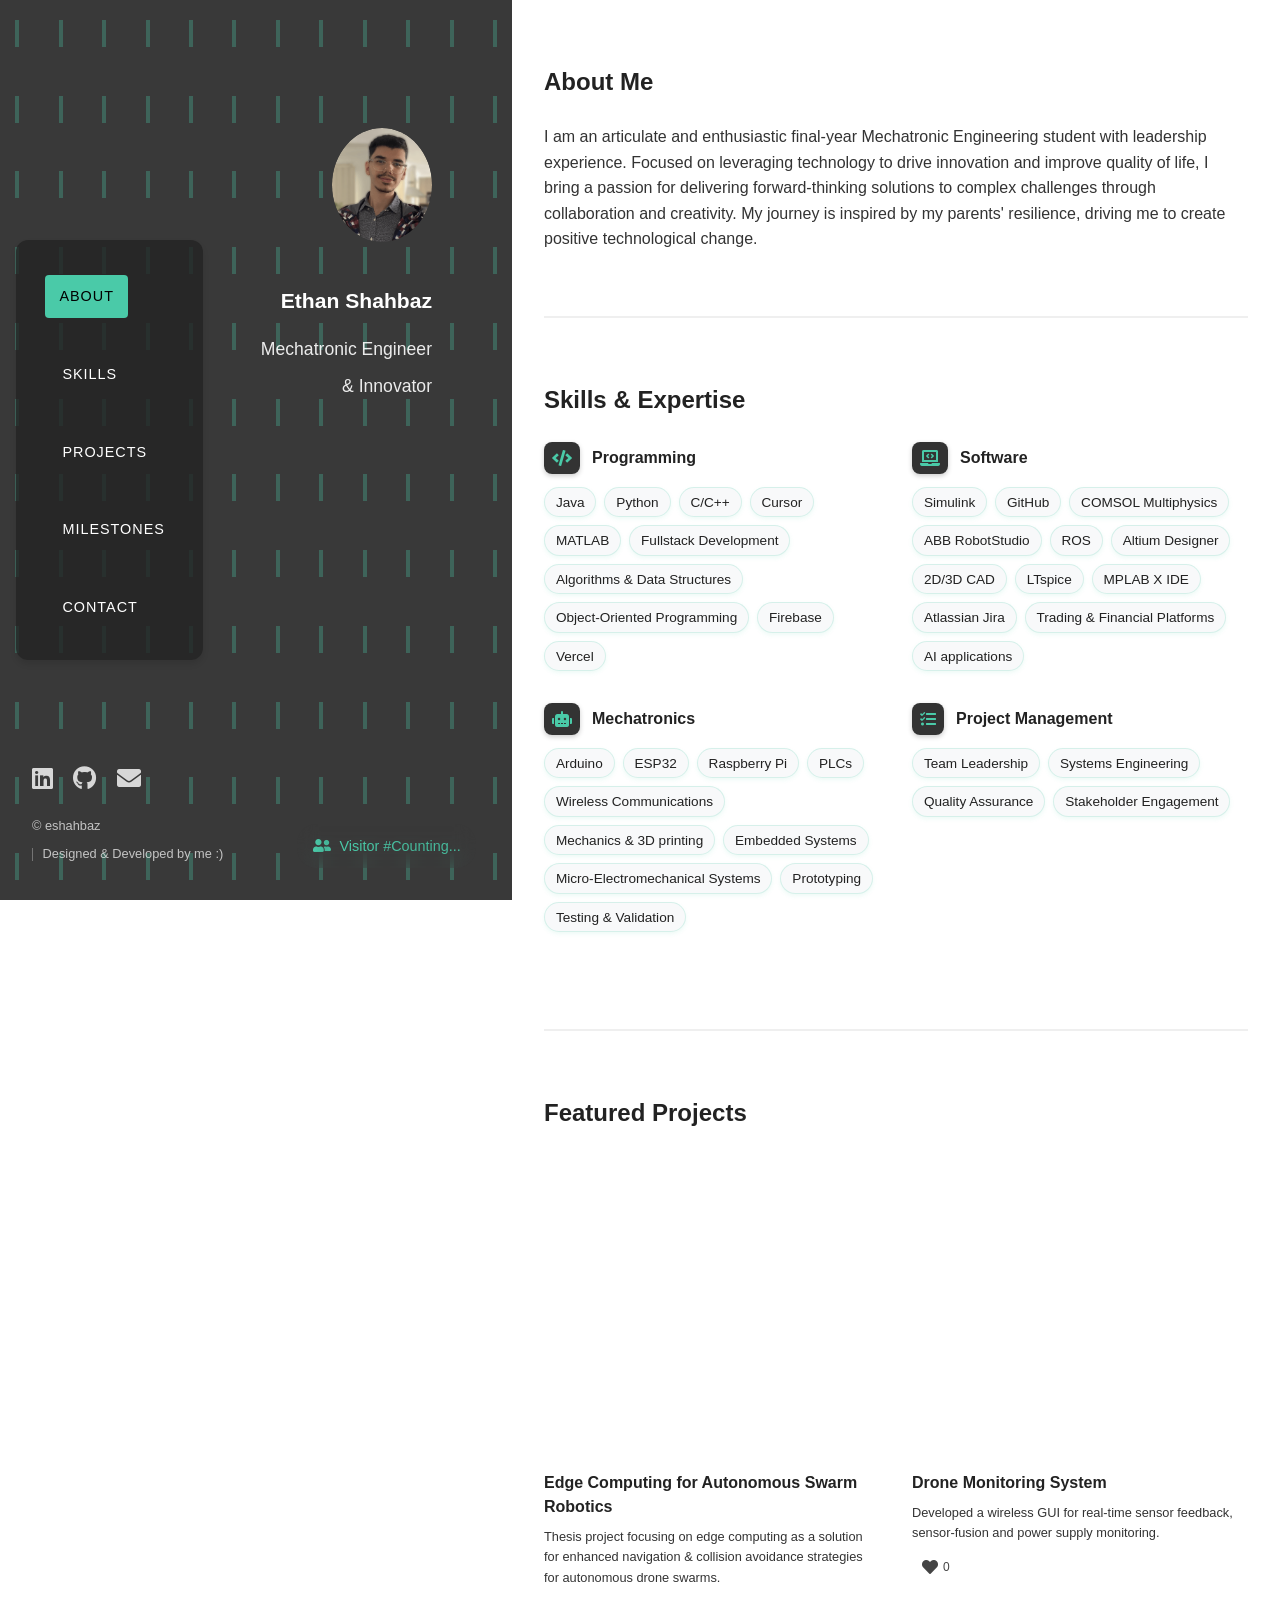
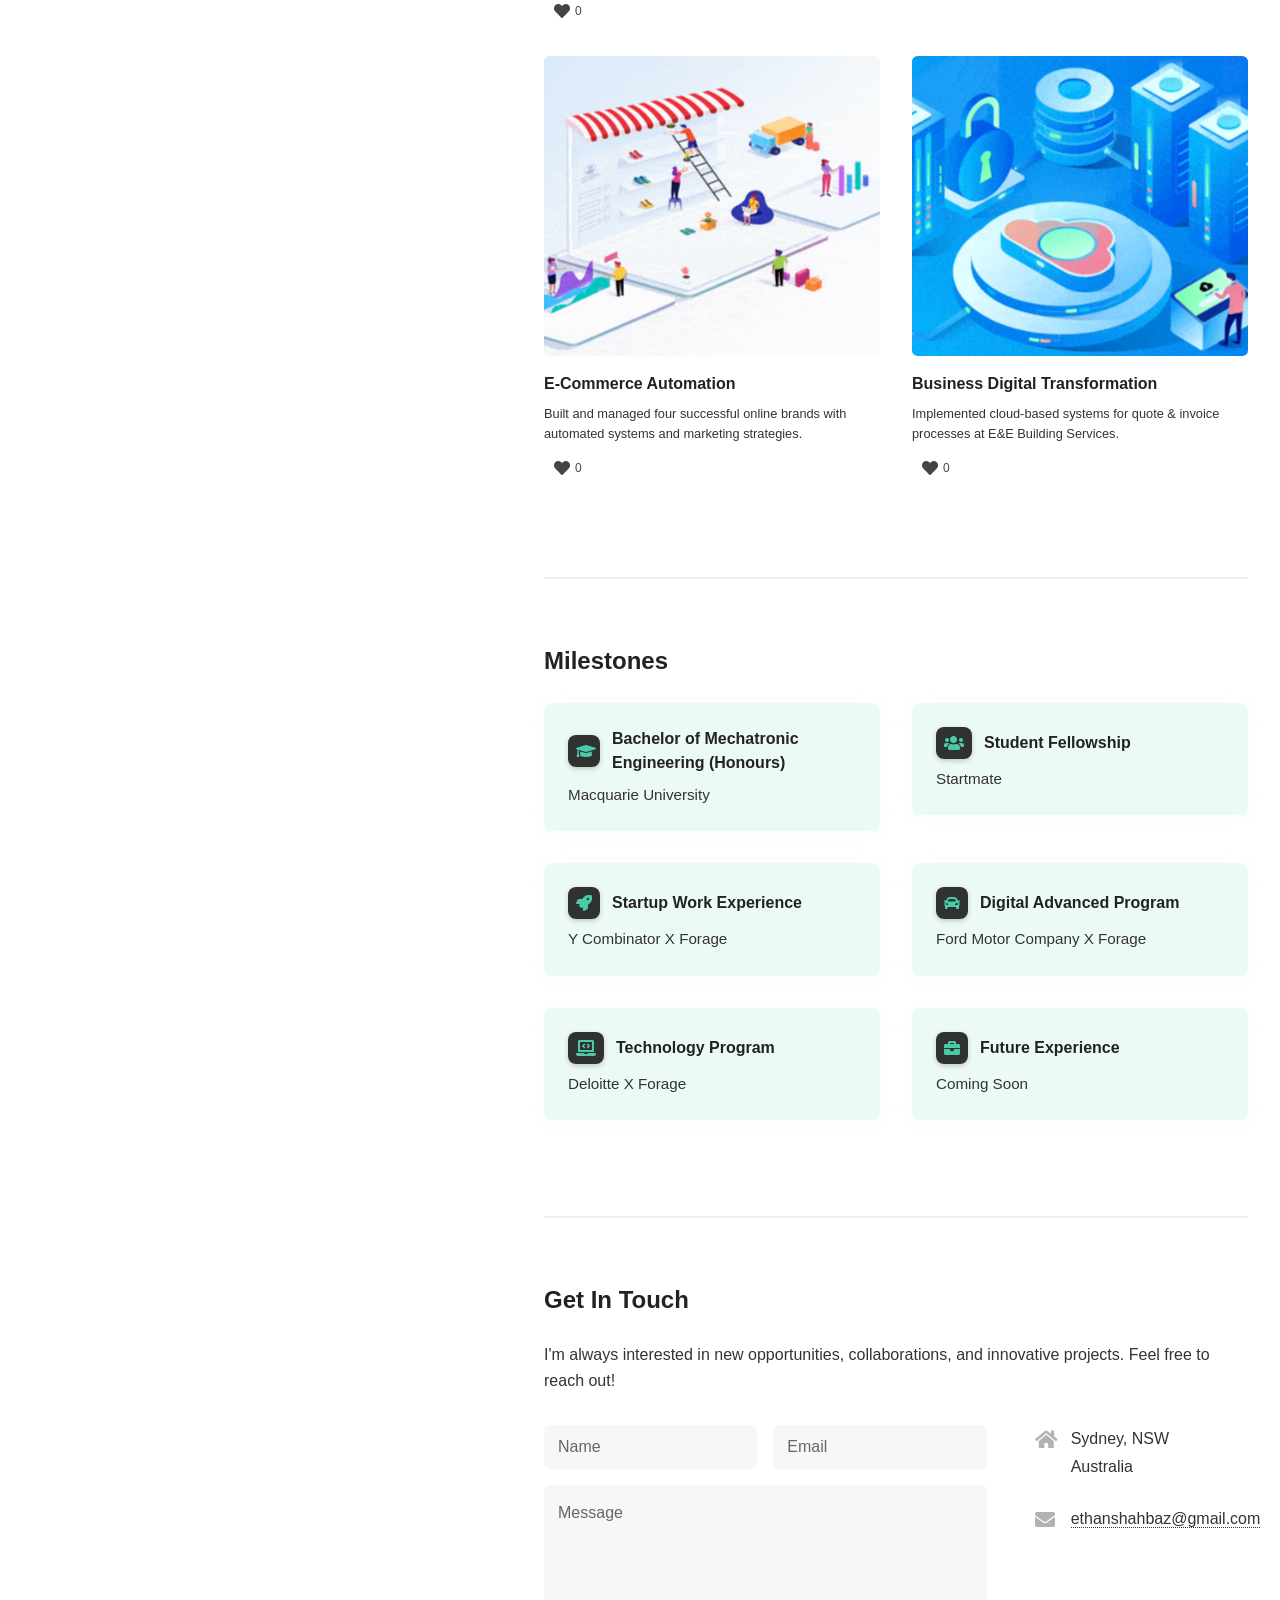
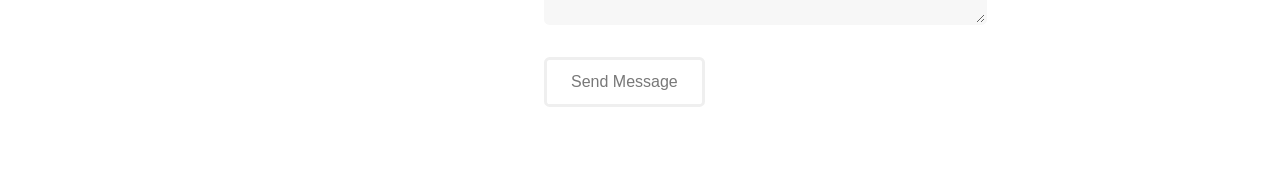
==== commit 234b1ae7: "e10 to eShahbaz" ====
--- a/index.html
+++ b/index.html
@@ -2,7 +2,7 @@
 <html>
 
 <head>
-	<title>e10</title>
+	<title>eShahbaz</title>
 	<meta charset="utf-8" />
 	<meta name="viewport" content="width=device-width, initial-scale=1, user-scalable=no" />
 	<meta http-equiv="Content-Security-Policy" content="default-src 'self'; script-src 'self' 'unsafe-inline' 'unsafe-eval' https://www.gstatic.com https://*.googleapis.com https://formspree.io; style-src 'self' 'unsafe-inline' https://fonts.googleapis.com https://use.fontawesome.com; font-src 'self' data: https://fonts.gstatic.com https://use.fontawesome.com https://ka-f.fontawesome.com; img-src 'self' data: https://*.google.com; connect-src 'self' https://*.firebaseio.com https://*.cloudfunctions.net https://api.formspree.io https://*.googleapis.com https://firestore.googleapis.com https://ka-f.fontawesome.com;">
